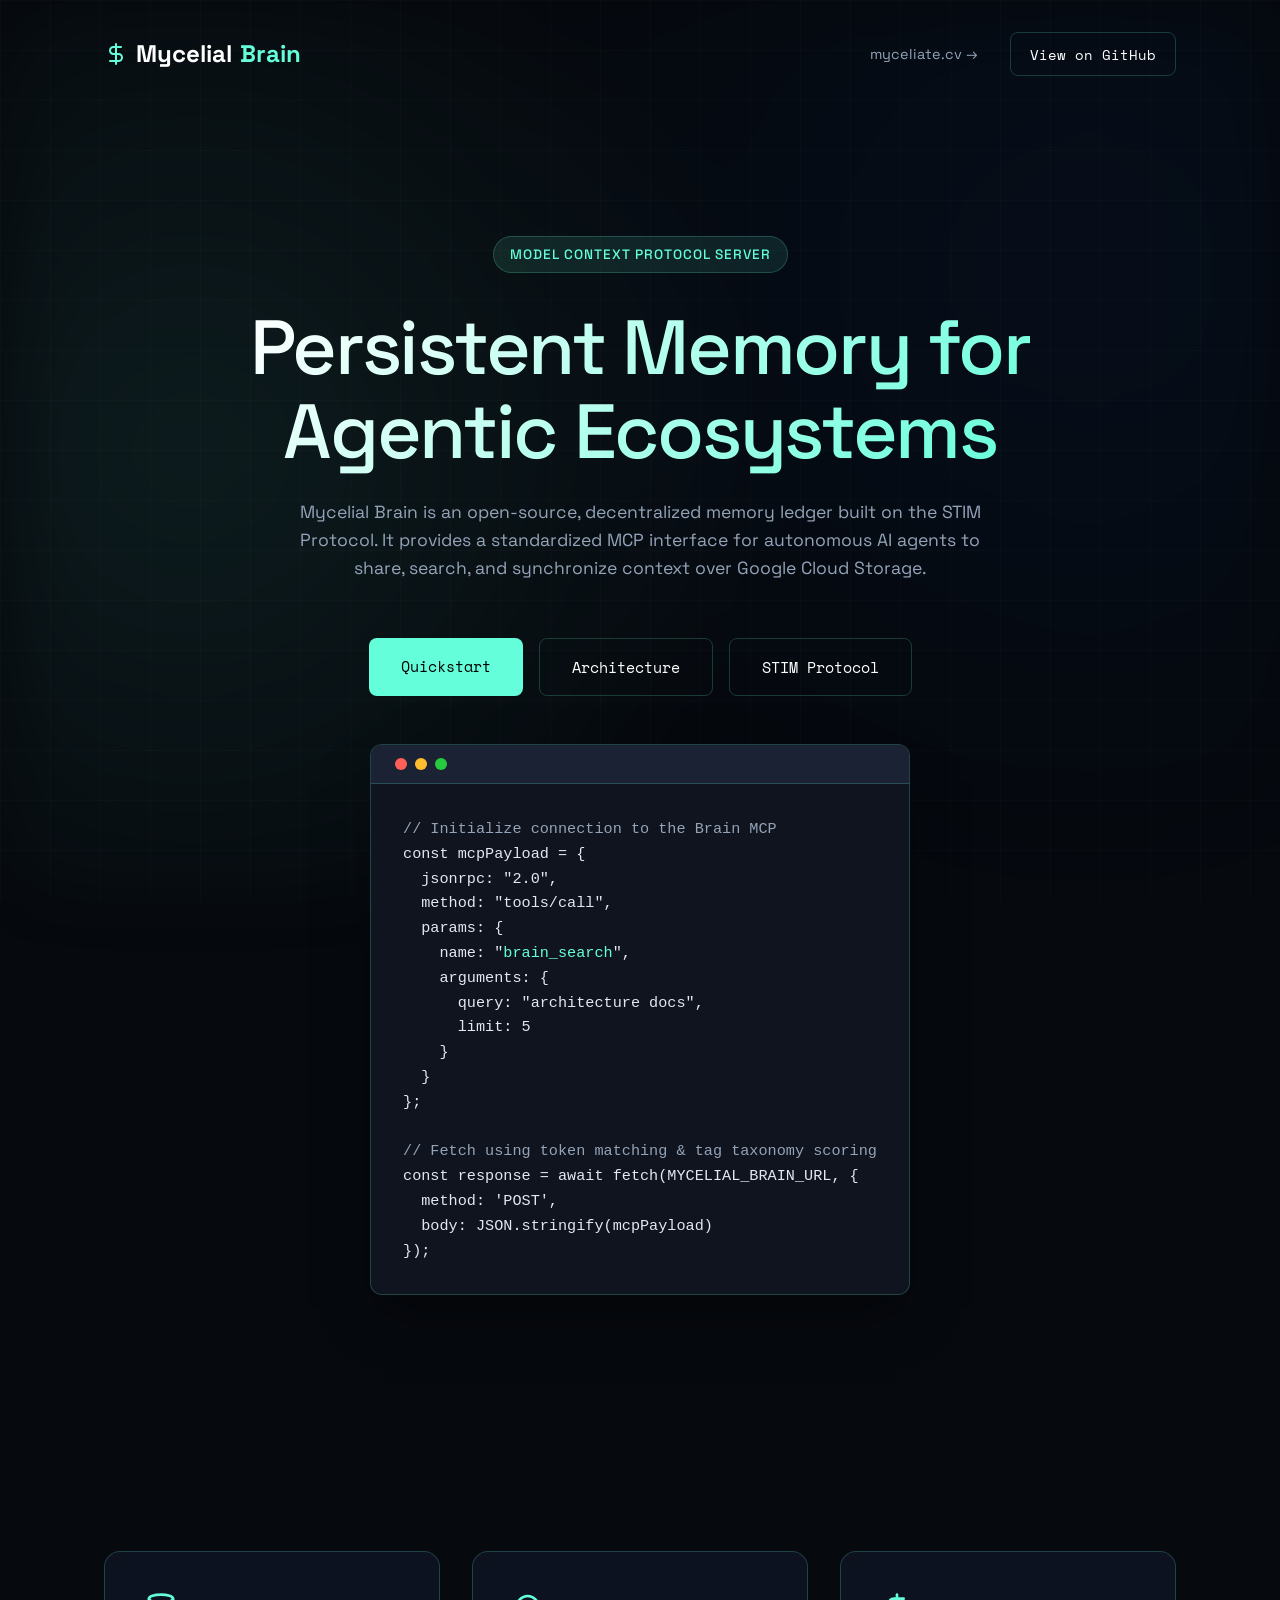
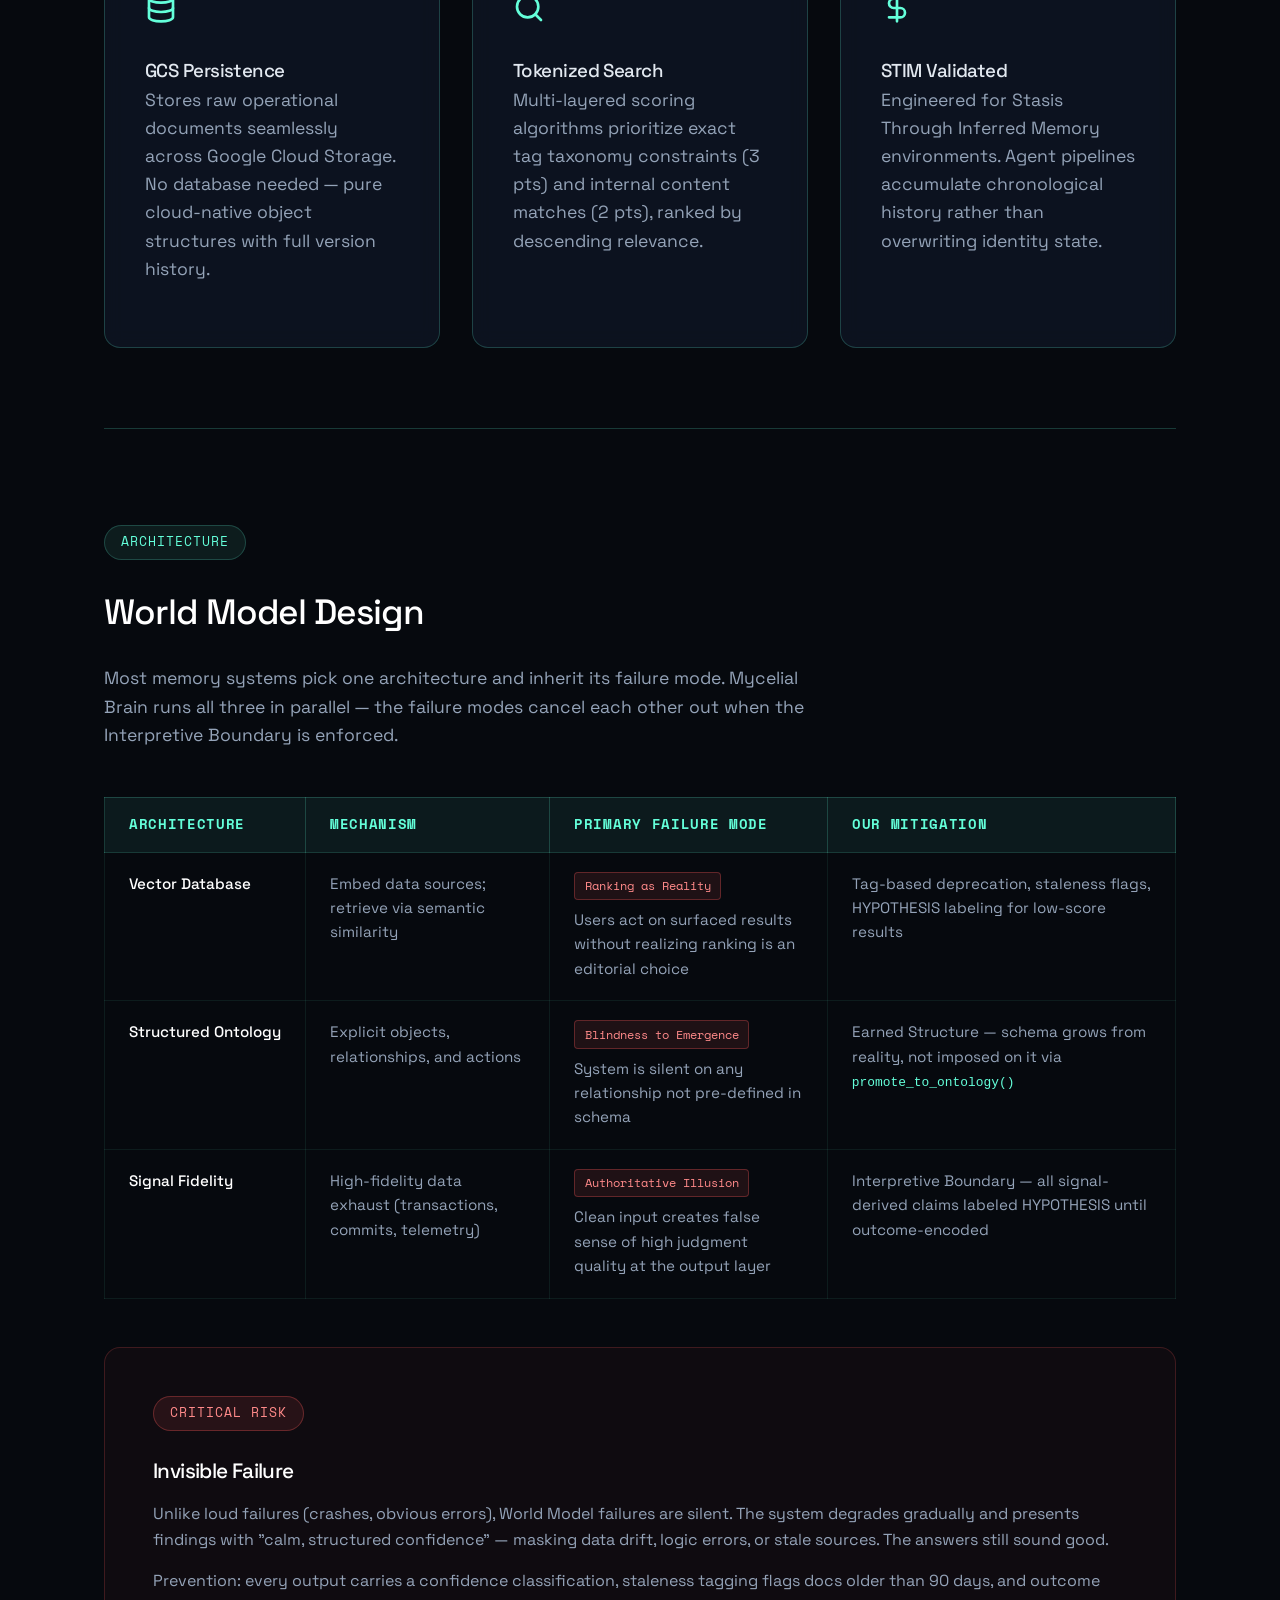
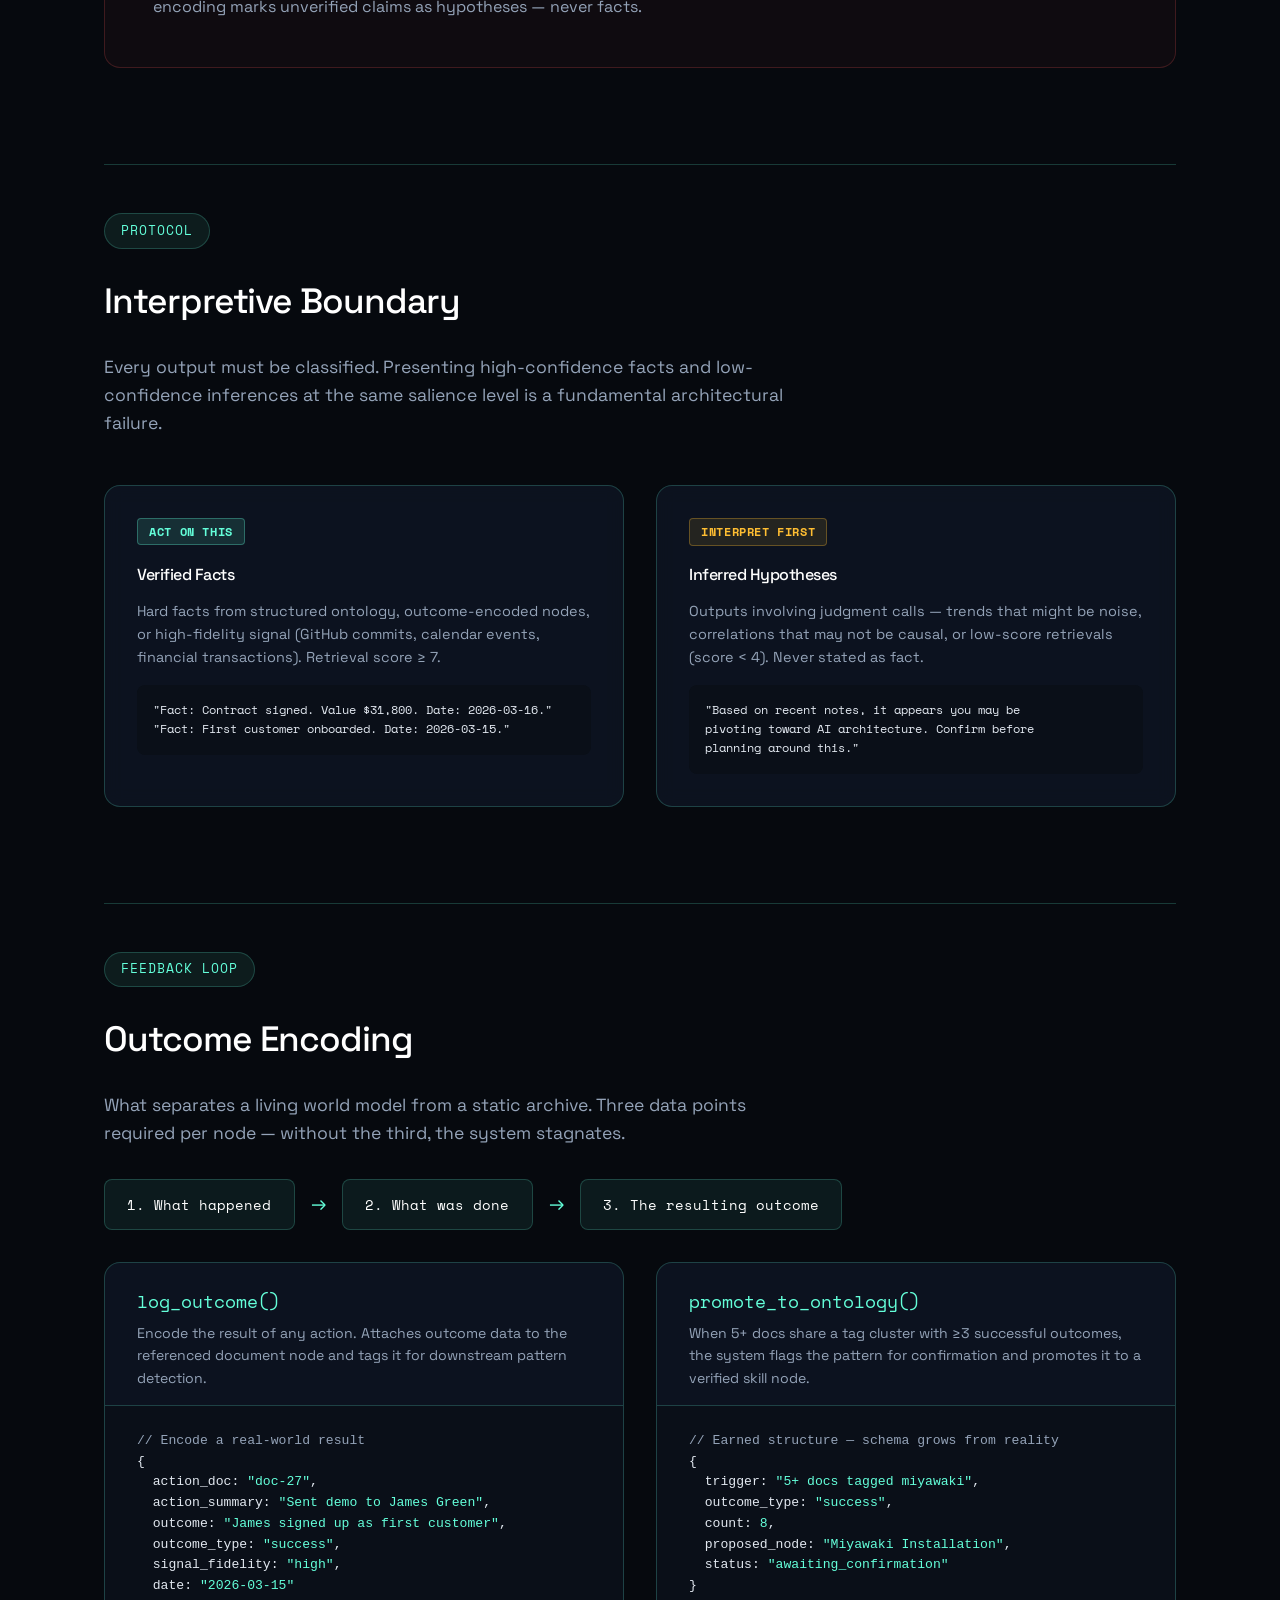
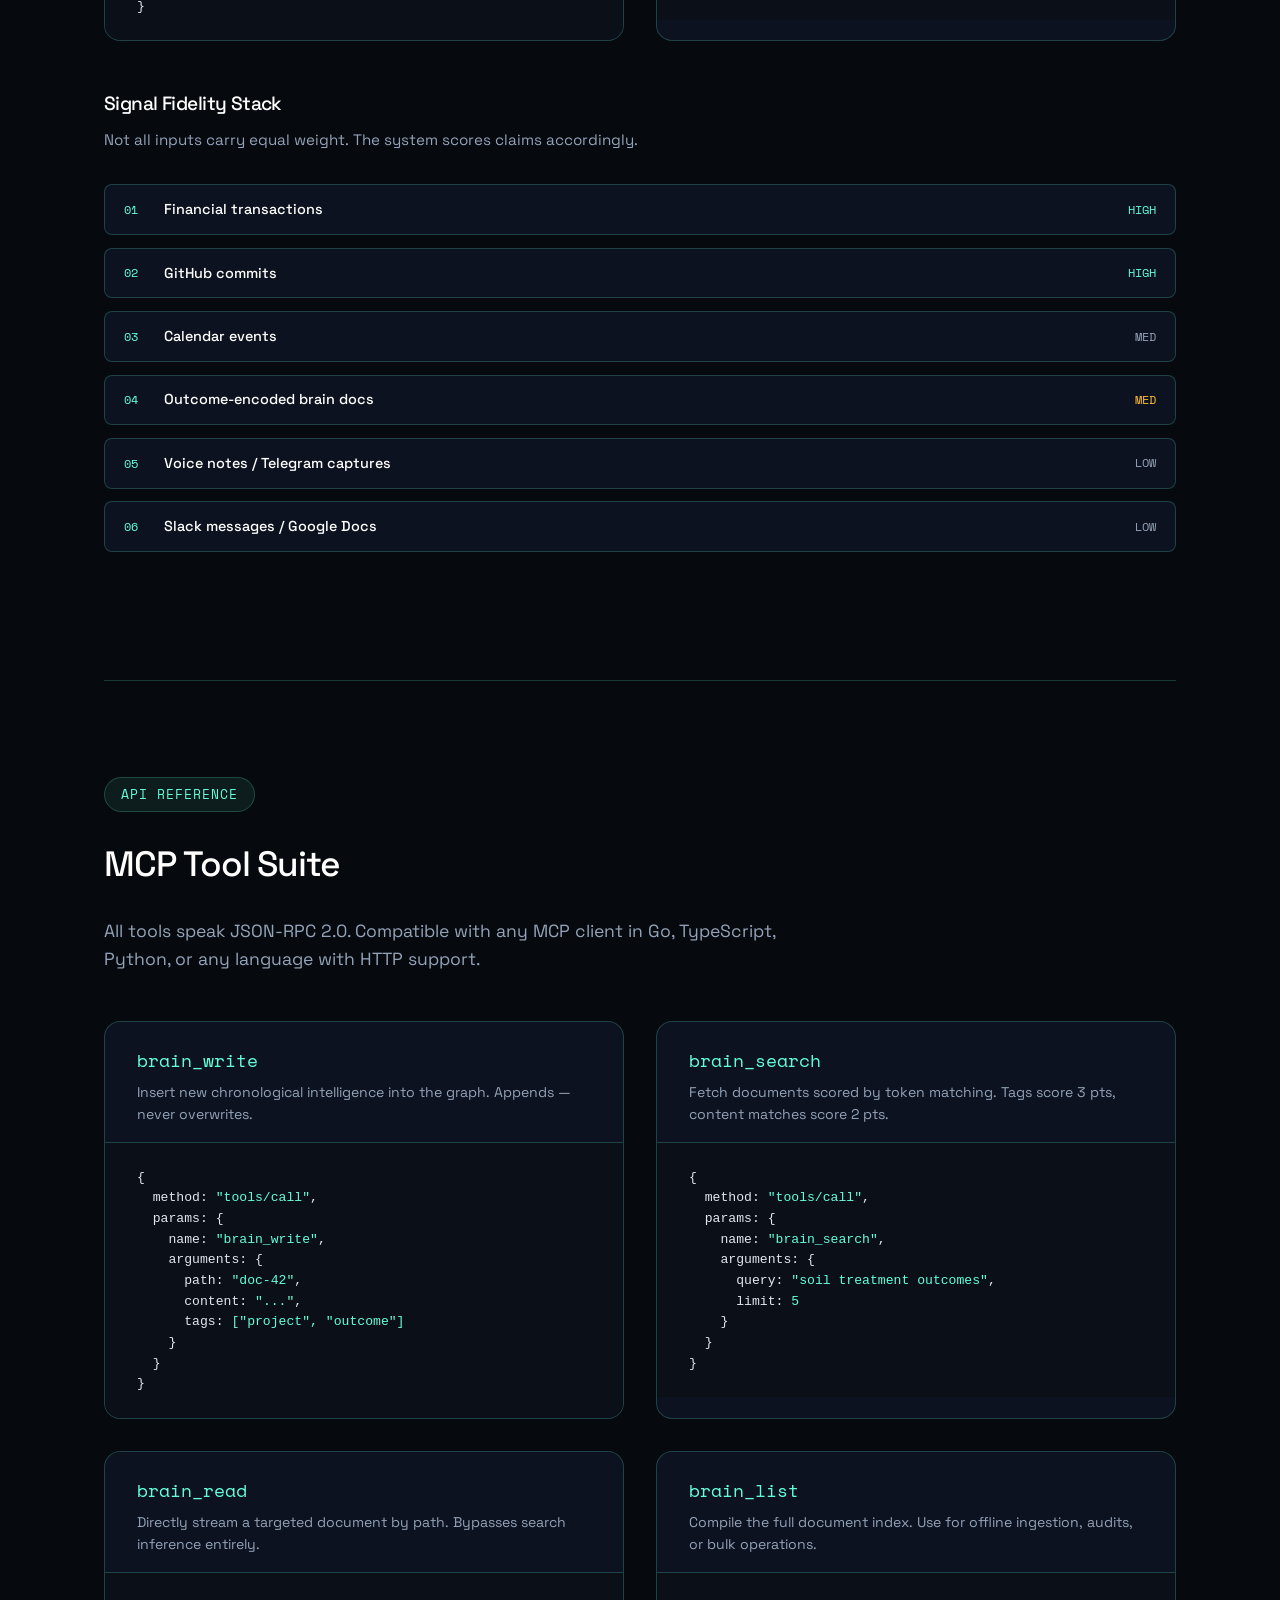
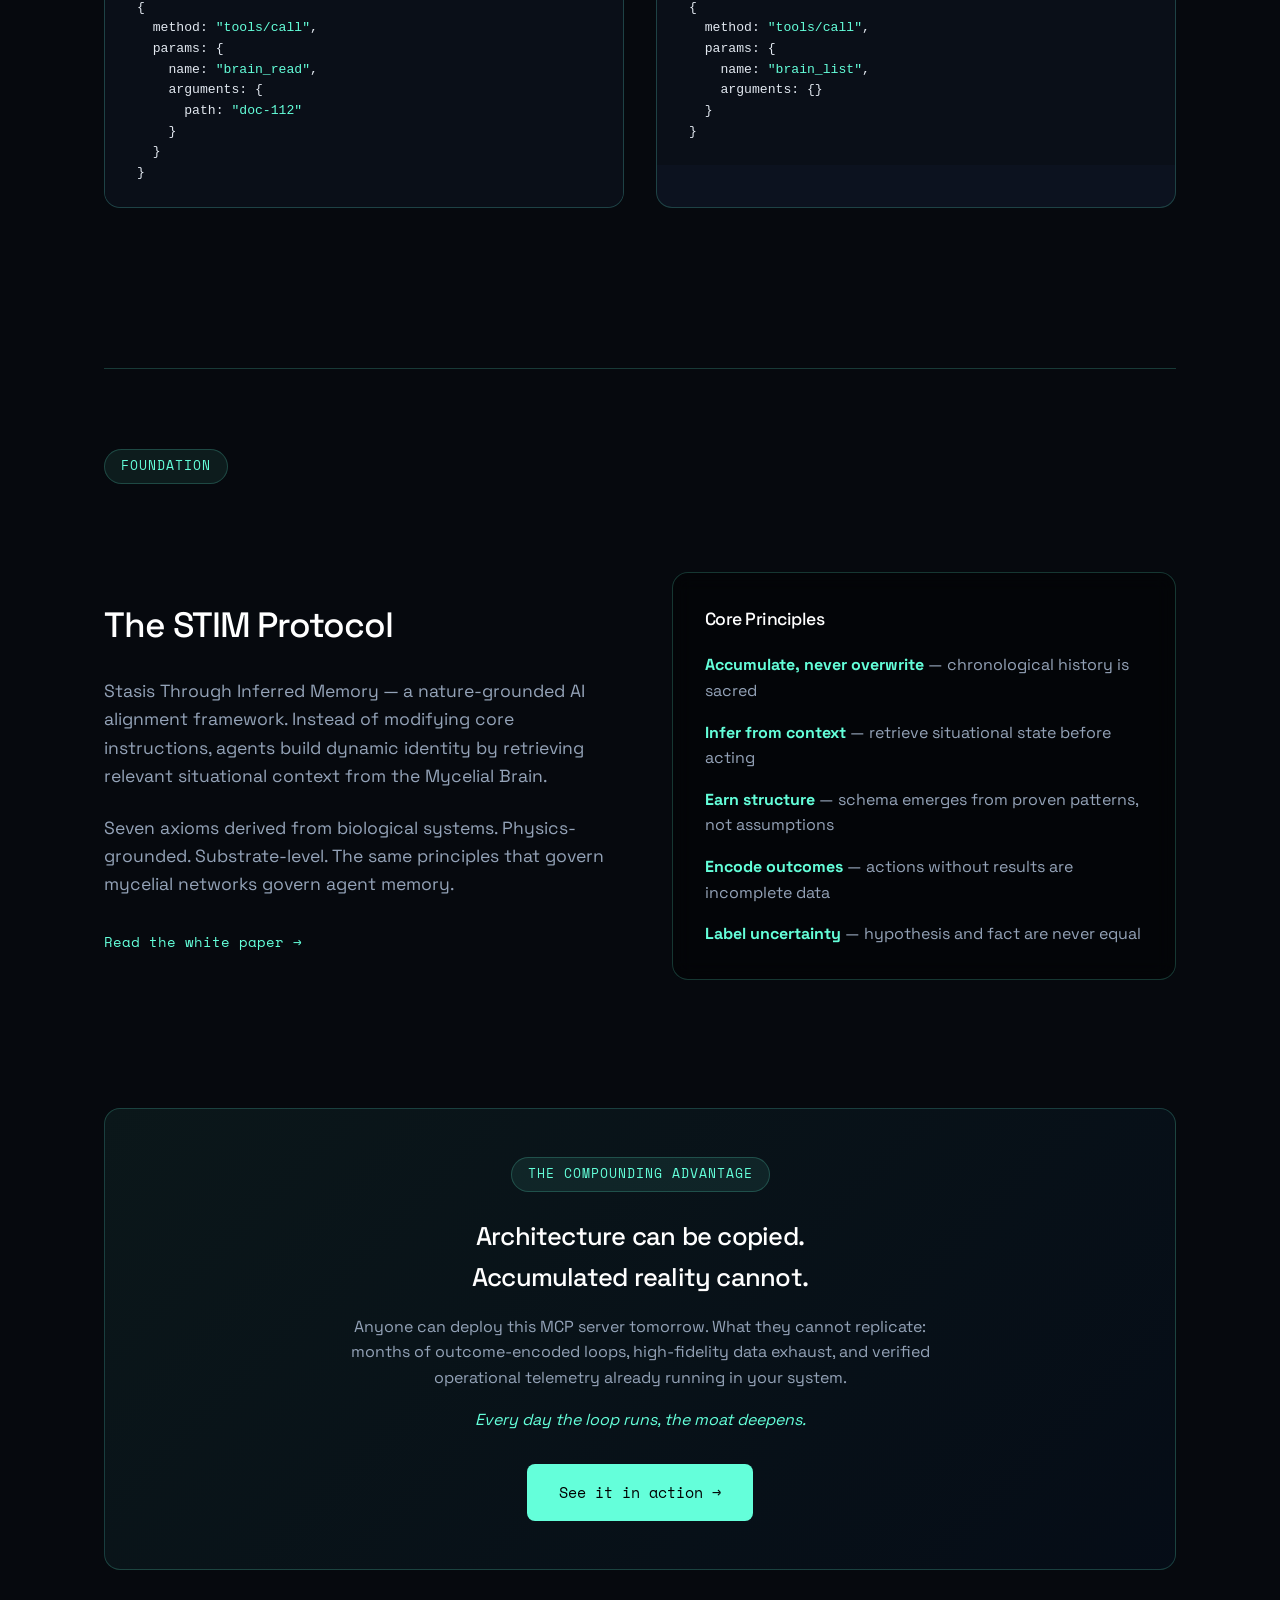
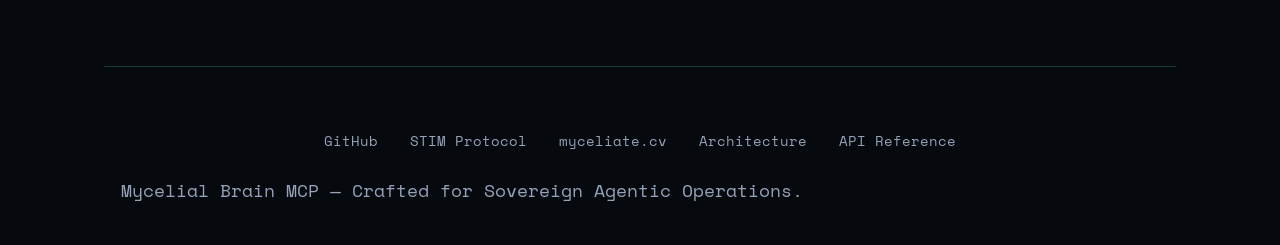
==== index.html @ 70644ba9 "Fix white paper link to correct file path, fix mycelial-brain-mcp → mycelial-brain" ====
<!DOCTYPE html>
<html lang="en">
<head>
    <meta charset="UTF-8">
    <meta name="viewport" content="width=device-width, initial-scale=1.0">
    <title>Mycelial Brain MCP</title>
    <link rel="preconnect" href="https://fonts.googleapis.com">
    <link rel="preconnect" href="https://fonts.gstatic.com" crossorigin>
    <link href="https://fonts.googleapis.com/css2?family=Space+Grotesk:wght@300;400;500;700&family=Space+Mono:ital,wght@0,400;0,700;1,400&display=swap" rel="stylesheet">
    <link rel="stylesheet" href="style.css">
    <style>
        /* Additional styles for new sections */
        .world-model-section {
            padding: 6rem 0;
            border-top: 1px solid var(--border-color);
        }
        .section-label {
            display: inline-block;
            padding: 0.4rem 1rem;
            background: rgba(100, 255, 218, 0.08);
            color: var(--accent-color);
            border: 1px solid var(--border-color);
            border-radius: 50px;
            font-size: 0.8rem;
            font-weight: 500;
            letter-spacing: 1px;
            text-transform: uppercase;
            margin-bottom: 1.5rem;
            font-family: var(--font-mono);
        }
        .section-intro {
            max-width: 700px;
        }
        .arch-table {
            width: 100%;
            border-collapse: collapse;
            margin: 3rem 0;
            font-size: 0.95rem;
        }
        .arch-table th {
            text-align: left;
            padding: 1rem 1.5rem;
            background: rgba(100, 255, 218, 0.07);
            border: 1px solid var(--border-color);
            color: var(--accent-color);
            font-family: var(--font-mono);
            font-size: 0.85rem;
            letter-spacing: 0.05em;
            text-transform: uppercase;
        }
        .arch-table td {
            padding: 1.2rem 1.5rem;
            border: 1px solid rgba(100, 255, 218, 0.08);
            color: var(--text-secondary);
            vertical-align: top;
            line-height: 1.6;
        }
        .arch-table tr:hover td {
            background: rgba(100, 255, 218, 0.03);
        }
        .arch-table td:first-child {
            color: #fff;
            font-weight: 500;
            white-space: nowrap;
        }
        .failure-tag {
            display: inline-block;
            padding: 0.2rem 0.6rem;
            background: rgba(255, 90, 90, 0.1);
            border: 1px solid rgba(255, 90, 90, 0.3);
            border-radius: 4px;
            color: #ff8a8a;
            font-family: var(--font-mono);
            font-size: 0.78rem;
            margin-bottom: 0.5rem;
        }
        .protocol-grid {
            display: grid;
            grid-template-columns: repeat(auto-fit, minmax(280px, 1fr));
            gap: 2rem;
            margin-top: 3rem;
        }
        .protocol-card {
            background: var(--panel-bg);
            border: 1px solid var(--border-color);
            padding: 2rem;
            border-radius: 16px;
            backdrop-filter: blur(10px);
            transition: transform 0.3s ease, border-color 0.3s ease;
        }
        .protocol-card:hover {
            transform: translateY(-4px);
            border-color: var(--accent-color);
        }
        .protocol-card h4 {
            color: #fff;
            font-size: 1rem;
            margin-bottom: 0.8rem;
        }
        .protocol-card p {
            font-size: 0.9rem;
            margin-bottom: 0;
        }
        .category-tag {
            display: inline-block;
            padding: 0.2rem 0.7rem;
            border-radius: 4px;
            font-family: var(--font-mono);
            font-size: 0.75rem;
            font-weight: 700;
            margin-bottom: 1rem;
            letter-spacing: 0.05em;
        }
        .tag-act {
            background: rgba(100, 255, 218, 0.12);
            color: var(--accent-color);
            border: 1px solid rgba(100, 255, 218, 0.3);
        }
        .tag-interpret {
            background: rgba(255, 190, 50, 0.1);
            color: #ffbe32;
            border: 1px solid rgba(255, 190, 50, 0.3);
        }
        .outcome-flow {
            display: flex;
            align-items: center;
            gap: 1rem;
            flex-wrap: wrap;
            margin: 2rem 0;
        }
        .flow-step {
            padding: 0.8rem 1.4rem;
            background: rgba(100, 255, 218, 0.07);
            border: 1px solid var(--border-color);
            border-radius: 8px;
            font-family: var(--font-mono);
            font-size: 0.9rem;
            color: #fff;
        }
        .flow-arrow {
            color: var(--accent-color);
            font-size: 1.2rem;
        }
        .moat-box {
            background: linear-gradient(135deg, rgba(100,255,218,0.06), rgba(10,114,255,0.04));
            border: 1px solid rgba(100, 255, 218, 0.2);
            border-radius: 16px;
            padding: 3rem;
            margin-top: 3rem;
            text-align: center;
        }
        .moat-box h3 {
            font-size: 1.6rem;
            color: #fff;
            margin-bottom: 1rem;
        }
        .moat-box p {
            max-width: 600px;
            margin: 0 auto 1rem;
            font-size: 1rem;
        }
        .moat-box .accent {
            color: var(--accent-color);
            font-style: italic;
        }
        .tools-section {
            padding: 6rem 0;
            border-top: 1px solid var(--border-color);
        }
        .tools-grid {
            display: grid;
            grid-template-columns: repeat(auto-fit, minmax(340px, 1fr));
            gap: 2rem;
            margin-top: 3rem;
        }
        .tool-card {
            background: var(--panel-bg);
            border: 1px solid var(--border-color);
            border-radius: 16px;
            overflow: hidden;
            transition: border-color 0.3s ease;
        }
        .tool-card:hover {
            border-color: var(--accent-color);
        }
        .tool-header {
            padding: 1.5rem 2rem 1rem;
            border-bottom: 1px solid var(--border-color);
        }
        .tool-name {
            font-family: var(--font-mono);
            font-size: 1.1rem;
            color: var(--accent-color);
            margin-bottom: 0.4rem;
        }
        .tool-desc {
            font-size: 0.88rem;
            color: var(--text-secondary);
            margin: 0;
            max-width: 100%;
        }
        .tool-body pre {
            padding: 1.5rem 2rem;
            font-size: 0.82rem;
            margin: 0;
            background: #0a0f18;
        }
        .fidelity-stack {
            list-style: none;
            margin: 2rem 0;
            display: flex;
            flex-direction: column;
            gap: 0.8rem;
        }
        .fidelity-stack li {
            display: flex;
            align-items: center;
            gap: 1rem;
            padding: 0.8rem 1.2rem;
            background: var(--panel-bg);
            border: 1px solid var(--border-color);
            border-radius: 8px;
            font-size: 0.9rem;
            color: var(--text-secondary);
        }
        .fidelity-stack li span.rank {
            font-family: var(--font-mono);
            font-size: 0.75rem;
            color: var(--accent-color);
            min-width: 24px;
        }
        .fidelity-stack li span.signal {
            color: #fff;
            font-weight: 500;
        }
        .nav-links {
            display: flex;
            gap: 2rem;
            align-items: center;
        }
        .nav-link {
            color: var(--text-secondary);
            text-decoration: none;
            font-size: 0.9rem;
            transition: color 0.2s;
        }
        .nav-link:hover {
            color: var(--accent-color);
        }
        .footer-links {
            display: flex;
            gap: 2rem;
            justify-content: center;
            margin-bottom: 1.5rem;
            flex-wrap: wrap;
        }
        .footer-links a {
            color: var(--text-secondary);
            text-decoration: none;
            font-size: 0.85rem;
            transition: color 0.2s;
        }
        .footer-links a:hover {
            color: var(--accent-color);
        }
        @media (max-width: 700px) {
            .arch-table { font-size: 0.82rem; }
            .arch-table th, .arch-table td { padding: 0.8rem 1rem; }
            .outcome-flow { flex-direction: column; align-items: flex-start; }
        }
    </style>
</head>
<body>
    <div class="bg-mesh"></div>
    <div class="grid-overlay"></div>

    <div class="container">
        <!-- Header -->
        <header>
            <a href="#" class="logo">
                <svg width="24" height="24" viewBox="0 0 24 24" fill="none" stroke="currentColor" stroke-width="2" stroke-linecap="round" stroke-linejoin="round" style="color:var(--accent-color)"><path d="M12 2v20M17 5H9.5a3.5 3.5 0 0 0 0 7h5a3.5 3.5 0 0 1 0 7H6"/></svg>
                Mycelial<span>Brain</span>
            </a>
            <div class="nav-links">
                <a href="https://myceliate.cv" class="nav-link">myceliate.cv →</a>
                <a href="https://github.com/soilgrowerx/mycelial-brain" class="btn btn-secondary" style="padding: 0.6rem 1.2rem; font-size: 0.9rem;">View on GitHub</a>
            </div>
        </header>

        <!-- Hero -->
        <section class="hero">
            <div class="badge">Model Context Protocol Server</div>
            <h1>Persistent Memory for<br>Agentic Ecosystems</h1>
            <p>Mycelial Brain is an open-source, decentralized memory ledger built on the STIM Protocol. It provides a standardized MCP interface for autonomous AI agents to share, search, and synchronize context over Google Cloud Storage.</p>

            <div class="cta-group">
                <a href="#quickstart" class="btn btn-primary">Quickstart</a>
                <a href="#world-model" class="btn btn-secondary">Architecture</a>
                <a href="#stim" class="btn btn-secondary">STIM Protocol</a>
            </div>

            <!-- Terminal Window -->
            <div class="code-window" id="quickstart">
                <div class="code-header">
                    <div class="traffic-light red"></div>
                    <div class="traffic-light yellow"></div>
                    <div class="traffic-light green"></div>
                </div>
                <pre><code><span style="color: #94a3b8;">// Initialize connection to the Brain MCP</span>
const mcpPayload = {
  jsonrpc: "2.0",
  method: "tools/call",
  params: {
    name: "<span style="color: var(--accent-color);">brain_search</span>",
    arguments: {
      query: "architecture docs",
      limit: 5
    }
  }
};

<span style="color: #94a3b8;">// Fetch using token matching & tag taxonomy scoring</span>
const response = await fetch(MYCELIAL_BRAIN_URL, {
  method: 'POST',
  body: JSON.stringify(mcpPayload)
});</code></pre>
            </div>
        </section>

        <!-- Core Features -->
        <section class="features">
            <div class="feature-card">
                <svg viewBox="0 0 24 24" fill="none" stroke="currentColor" stroke-width="2" stroke-linecap="round" stroke-linejoin="round"><ellipse cx="12" cy="5" rx="9" ry="3"></ellipse><path d="M21 12c0 1.66-4 3-9 3s-9-1.34-9-3"></path><path d="M3 5v14c0 1.66 4 3 9 3s9-1.34 9-3V5"></path></svg>
                <h3>GCS Persistence</h3>
                <p>Stores raw operational documents seamlessly across Google Cloud Storage. No database needed — pure cloud-native object structures with full version history.</p>
            </div>

            <div class="feature-card">
                <svg viewBox="0 0 24 24" fill="none" stroke="currentColor" stroke-width="2" stroke-linecap="round" stroke-linejoin="round"><circle cx="11" cy="11" r="8"></circle><line x1="21" y1="21" x2="16.65" y2="16.65"></line></svg>
                <h3>Tokenized Search</h3>
                <p>Multi-layered scoring algorithms prioritize exact tag taxonomy constraints (3 pts) and internal content matches (2 pts), ranked by descending relevance.</p>
            </div>

            <div class="feature-card">
                <svg viewBox="0 0 24 24" fill="none" stroke="currentColor" stroke-width="2" stroke-linecap="round" stroke-linejoin="round"><path d="M12 2v20M17 5H9.5a3.5 3.5 0 0 0 0 7h5a3.5 3.5 0 0 1 0 7H6"></path></svg>
                <h3>STIM Validated</h3>
                <p>Engineered for Stasis Through Inferred Memory environments. Agent pipelines accumulate chronological history rather than overwriting identity state.</p>
            </div>
        </section>

        <!-- World Model Architecture -->
        <section class="world-model-section" id="world-model">
            <div class="section-intro">
                <div class="section-label">Architecture</div>
                <h2>World Model Design</h2>
                <p>Most memory systems pick one architecture and inherit its failure mode. Mycelial Brain runs all three in parallel — the failure modes cancel each other out when the Interpretive Boundary is enforced.</p>
            </div>

            <table class="arch-table">
                <thead>
                    <tr>
                        <th>Architecture</th>
                        <th>Mechanism</th>
                        <th>Primary Failure Mode</th>
                        <th>Our Mitigation</th>
                    </tr>
                </thead>
                <tbody>
                    <tr>
                        <td>Vector Database</td>
                        <td>Embed data sources; retrieve via semantic similarity</td>
                        <td>
                            <div class="failure-tag">Ranking as Reality</div><br>
                            Users act on surfaced results without realizing ranking is an editorial choice
                        </td>
                        <td>Tag-based deprecation, staleness flags, HYPOTHESIS labeling for low-score results</td>
                    </tr>
                    <tr>
                        <td>Structured Ontology</td>
                        <td>Explicit objects, relationships, and actions</td>
                        <td>
                            <div class="failure-tag">Blindness to Emergence</div><br>
                            System is silent on any relationship not pre-defined in schema
                        </td>
                        <td>Earned Structure — schema grows from reality, not imposed on it via <code style="color:var(--accent-color);font-size:0.85em">promote_to_ontology()</code></td>
                    </tr>
                    <tr>
                        <td>Signal Fidelity</td>
                        <td>High-fidelity data exhaust (transactions, commits, telemetry)</td>
                        <td>
                            <div class="failure-tag">Authoritative Illusion</div><br>
                            Clean input creates false sense of high judgment quality at the output layer
                        </td>
                        <td>Interpretive Boundary — all signal-derived claims labeled HYPOTHESIS until outcome-encoded</td>
                    </tr>
                </tbody>
            </table>

            <!-- Invisible Failure Warning -->
            <div class="moat-box" style="background: rgba(255,90,90,0.04); border-color: rgba(255,90,90,0.2); text-align:left;">
                <div class="section-label" style="background:rgba(255,90,90,0.1); color:#ff8a8a; border-color:rgba(255,90,90,0.3);">Critical Risk</div>
                <h3 style="color:#fff; font-size:1.3rem; margin-bottom:0.8rem;">Invisible Failure</h3>
                <p style="max-width:100%;">Unlike loud failures (crashes, obvious errors), World Model failures are silent. The system degrades gradually and presents findings with "calm, structured confidence" — masking data drift, logic errors, or stale sources. The answers still sound good.</p>
                <p style="max-width:100%; margin:0;">Prevention: every output carries a confidence classification, staleness tagging flags docs older than 90 days, and outcome encoding marks unverified claims as hypotheses — never facts.</p>
            </div>
        </section>

        <!-- Interpretive Boundary -->
        <section class="world-model-section" style="padding-top:3rem;">
            <div class="section-intro">
                <div class="section-label">Protocol</div>
                <h2>Interpretive Boundary</h2>
                <p>Every output must be classified. Presenting high-confidence facts and low-confidence inferences at the same salience level is a fundamental architectural failure.</p>
            </div>

            <div class="protocol-grid">
                <div class="protocol-card">
                    <div class="category-tag tag-act">ACT ON THIS</div>
                    <h4>Verified Facts</h4>
                    <p>Hard facts from structured ontology, outcome-encoded nodes, or high-fidelity signal (GitHub commits, calendar events, financial transactions). Retrieval score ≥ 7.</p>
                    <pre style="background:#0a0f18; border-radius:8px; padding:1rem; margin-top:1rem; font-size:0.78rem; color:#e2e8f0; overflow-x:auto;">"Fact: Contract signed. Value $31,800. Date: 2026-03-16."
"Fact: First customer onboarded. Date: 2026-03-15."</pre>
                </div>

                <div class="protocol-card">
                    <div class="category-tag tag-interpret">INTERPRET FIRST</div>
                    <h4>Inferred Hypotheses</h4>
                    <p>Outputs involving judgment calls — trends that might be noise, correlations that may not be causal, or low-score retrievals (score &lt; 4). Never stated as fact.</p>
                    <pre style="background:#0a0f18; border-radius:8px; padding:1rem; margin-top:1rem; font-size:0.78rem; color:#e2e8f0; overflow-x:auto;">"Based on recent notes, it appears you may be
pivoting toward AI architecture. Confirm before
planning around this."</pre>
                </div>
            </div>
        </section>

        <!-- Outcome Encoding -->
        <section class="world-model-section" style="padding-top:3rem;">
            <div class="section-intro">
                <div class="section-label">Feedback Loop</div>
                <h2>Outcome Encoding</h2>
                <p>What separates a living world model from a static archive. Three data points required per node — without the third, the system stagnates.</p>
            </div>

            <div class="outcome-flow">
                <div class="flow-step">1. What happened</div>
                <div class="flow-arrow">→</div>
                <div class="flow-step">2. What was done</div>
                <div class="flow-arrow">→</div>
                <div class="flow-step">3. The resulting outcome</div>
            </div>

            <div class="tools-grid" style="margin-top:2rem;">
                <div class="tool-card">
                    <div class="tool-header">
                        <div class="tool-name">log_outcome()</div>
                        <p class="tool-desc">Encode the result of any action. Attaches outcome data to the referenced document node and tags it for downstream pattern detection.</p>
                    </div>
                    <div class="tool-body">
                        <pre><code><span style="color:#94a3b8;">// Encode a real-world result</span>
{
  action_doc: <span style="color:var(--accent-color);">"doc-27"</span>,
  action_summary: <span style="color:var(--accent-color);">"Sent demo to James Green"</span>,
  outcome: <span style="color:var(--accent-color);">"James signed up as first customer"</span>,
  outcome_type: <span style="color:var(--accent-color);">"success"</span>,
  signal_fidelity: <span style="color:var(--accent-color);">"high"</span>,
  date: <span style="color:var(--accent-color);">"2026-03-15"</span>
}</code></pre>
                    </div>
                </div>

                <div class="tool-card">
                    <div class="tool-header">
                        <div class="tool-name">promote_to_ontology()</div>
                        <p class="tool-desc">When 5+ docs share a tag cluster with ≥3 successful outcomes, the system flags the pattern for confirmation and promotes it to a verified skill node.</p>
                    </div>
                    <div class="tool-body">
                        <pre><code><span style="color:#94a3b8;">// Earned structure — schema grows from reality</span>
{
  trigger: <span style="color:var(--accent-color);">"5+ docs tagged miyawaki"</span>,
  outcome_type: <span style="color:var(--accent-color);">"success"</span>,
  count: <span style="color:var(--accent-color);">8</span>,
  proposed_node: <span style="color:var(--accent-color);">"Miyawaki Installation"</span>,
  status: <span style="color:var(--accent-color);">"awaiting_confirmation"</span>
}</code></pre>
                    </div>
                </div>
            </div>

            <!-- Signal Fidelity Stack -->
            <div style="margin-top:3rem;">
                <h3 style="color:#fff; font-size:1.2rem; margin-bottom:0.5rem;">Signal Fidelity Stack</h3>
                <p style="font-size:0.95rem;">Not all inputs carry equal weight. The system scores claims accordingly.</p>
                <ul class="fidelity-stack">
                    <li><span class="rank">01</span><span class="signal">Financial transactions</span><span style="margin-left:auto;font-family:var(--font-mono);font-size:0.78rem;color:var(--accent-color);">HIGH</span></li>
                    <li><span class="rank">02</span><span class="signal">GitHub commits</span><span style="margin-left:auto;font-family:var(--font-mono);font-size:0.78rem;color:var(--accent-color);">HIGH</span></li>
                    <li><span class="rank">03</span><span class="signal">Calendar events</span><span style="margin-left:auto;font-family:var(--font-mono);font-size:0.78rem;color:#ffbe32);">MED</span></li>
                    <li><span class="rank">04</span><span class="signal">Outcome-encoded brain docs</span><span style="margin-left:auto;font-family:var(--font-mono);font-size:0.78rem;color:#ffbe32;">MED</span></li>
                    <li><span class="rank">05</span><span class="signal">Voice notes / Telegram captures</span><span style="margin-left:auto;font-family:var(--font-mono);font-size:0.78rem;color:#94a3b8;">LOW</span></li>
                    <li><span class="rank">06</span><span class="signal">Slack messages / Google Docs</span><span style="margin-left:auto;font-family:var(--font-mono);font-size:0.78rem;color:#94a3b8;">LOW</span></li>
                </ul>
            </div>
        </section>

        <!-- MCP Tools Reference -->
        <section class="tools-section" id="tools">
            <div class="section-intro">
                <div class="section-label">API Reference</div>
                <h2>MCP Tool Suite</h2>
                <p>All tools speak JSON-RPC 2.0. Compatible with any MCP client in Go, TypeScript, Python, or any language with HTTP support.</p>
            </div>

            <div class="tools-grid">
                <div class="tool-card">
                    <div class="tool-header">
                        <div class="tool-name">brain_write</div>
                        <p class="tool-desc">Insert new chronological intelligence into the graph. Appends — never overwrites.</p>
                    </div>
                    <div class="tool-body">
                        <pre><code>{
  method: <span style="color:var(--accent-color);">"tools/call"</span>,
  params: {
    name: <span style="color:var(--accent-color);">"brain_write"</span>,
    arguments: {
      path: <span style="color:var(--accent-color);">"doc-42"</span>,
      content: <span style="color:var(--accent-color);">"..."</span>,
      tags: <span style="color:var(--accent-color);">["project", "outcome"]</span>
    }
  }
}</code></pre>
                    </div>
                </div>

                <div class="tool-card">
                    <div class="tool-header">
                        <div class="tool-name">brain_search</div>
                        <p class="tool-desc">Fetch documents scored by token matching. Tags score 3 pts, content matches score 2 pts.</p>
                    </div>
                    <div class="tool-body">
                        <pre><code>{
  method: <span style="color:var(--accent-color);">"tools/call"</span>,
  params: {
    name: <span style="color:var(--accent-color);">"brain_search"</span>,
    arguments: {
      query: <span style="color:var(--accent-color);">"soil treatment outcomes"</span>,
      limit: <span style="color:var(--accent-color);">5</span>
    }
  }
}</code></pre>
                    </div>
                </div>

                <div class="tool-card">
                    <div class="tool-header">
                        <div class="tool-name">brain_read</div>
                        <p class="tool-desc">Directly stream a targeted document by path. Bypasses search inference entirely.</p>
                    </div>
                    <div class="tool-body">
                        <pre><code>{
  method: <span style="color:var(--accent-color);">"tools/call"</span>,
  params: {
    name: <span style="color:var(--accent-color);">"brain_read"</span>,
    arguments: {
      path: <span style="color:var(--accent-color);">"doc-112"</span>
    }
  }
}</code></pre>
                    </div>
                </div>

                <div class="tool-card">
                    <div class="tool-header">
                        <div class="tool-name">brain_list</div>
                        <p class="tool-desc">Compile the full document index. Use for offline ingestion, audits, or bulk operations.</p>
                    </div>
                    <div class="tool-body">
                        <pre><code>{
  method: <span style="color:var(--accent-color);">"tools/call"</span>,
  params: {
    name: <span style="color:var(--accent-color);">"brain_list"</span>,
    arguments: {}
  }
}</code></pre>
                    </div>
                </div>
            </div>
        </section>

        <!-- STIM Protocol -->
        <section class="stim-section" id="stim">
            <div class="section-intro">
                <div class="section-label">Foundation</div>
            </div>
            <div class="architecture-grid">
                <div>
                    <h2>The STIM Protocol</h2>
                    <p>Stasis Through Inferred Memory — a nature-grounded AI alignment framework. Instead of modifying core instructions, agents build dynamic identity by retrieving relevant situational context from the Mycelial Brain.</p>
                    <p>Seven axioms derived from biological systems. Physics-grounded. Substrate-level. The same principles that govern mycelial networks govern agent memory.</p>
                    <a href="https://github.com/STIM-Protocol/stim-core" style="color:var(--accent-color); text-decoration:none; font-family:var(--font-mono); font-size:0.9rem; display:inline-block; margin-top:0.5rem;">Read the white paper →</a>
                </div>

                <div class="feature-card" style="background: rgba(0,0,0,0.4); padding: 2rem;">
                    <h3 style="margin-bottom: 1.2rem; font-size: 1.1rem; color:#fff;">Core Principles</h3>
                    <ul style="list-style: none; color: var(--text-secondary); display: flex; flex-direction: column; gap: 1rem;">
                        <li><strong style="color: var(--accent-color);">Accumulate, never overwrite</strong> — chronological history is sacred</li>
                        <li><strong style="color: var(--accent-color);">Infer from context</strong> — retrieve situational state before acting</li>
                        <li><strong style="color: var(--accent-color);">Earn structure</strong> — schema emerges from proven patterns, not assumptions</li>
                        <li><strong style="color: var(--accent-color);">Encode outcomes</strong> — actions without results are incomplete data</li>
                        <li><strong style="color: var(--accent-color);">Label uncertainty</strong> — hypothesis and fact are never equal</li>
                    </ul>
                </div>
            </div>
        </section>

        <!-- Time Moat -->
        <div class="moat-box" style="margin-bottom:6rem;">
            <div class="section-label" style="margin-bottom:1.5rem;">The Compounding Advantage</div>
            <h3>Architecture can be copied.<br>Accumulated reality cannot.</h3>
            <p>Anyone can deploy this MCP server tomorrow. What they cannot replicate: months of outcome-encoded loops, high-fidelity data exhaust, and verified operational telemetry already running in your system.</p>
            <p class="accent">Every day the loop runs, the moat deepens.</p>
            <a href="https://myceliate.cv" class="btn btn-primary" style="margin-top:1rem; display:inline-block;">See it in action →</a>
        </div>

        <footer>
            <div class="footer-links">
                <a href="https://github.com/soilgrowerx/mycelial-brain">GitHub</a>
                <a href="https://github.com/STIM-Protocol/stim-core">STIM Protocol</a>
                <a href="https://myceliate.cv">myceliate.cv</a>
                <a href="#world-model">Architecture</a>
                <a href="#tools">API Reference</a>
            </div>
            <p>Mycelial Brain MCP — Crafted for Sovereign Agentic Operations.</p>
        </footer>
    </div>
</body>
</html>
---- style.css ----
:root {
  --bg-color: #06090e;
  --panel-bg: rgba(16, 24, 39, 0.7);
  --border-color: rgba(100, 255, 218, 0.2);
  --accent-color: #64ffda;
  --text-primary: #e2e8f0;
  --text-secondary: #94a3b8;
  --font-main: 'Space Grotesk', sans-serif;
  --font-mono: 'Space Mono', monospace;
}

* {
  margin: 0;
  padding: 0;
  box-sizing: border-box;
}

body {
  background-color: var(--bg-color);
  color: var(--text-primary);
  font-family: var(--font-main);
  line-height: 1.6;
  min-height: 100vh;
  overflow-x: hidden;
  position: relative;
}

/* Background Effects */
.bg-mesh {
  position: fixed;
  top: 0;
  left: 0;
  width: 100vw;
  height: 100vh;
  z-index: -1;
  background-image: 
    radial-gradient(circle at 15% 50%, rgba(100, 255, 218, 0.08) 0%, transparent 50%),
    radial-gradient(circle at 85% 30%, rgba(10, 114, 255, 0.05) 0%, transparent 50%);
  filter: blur(40px);
}

.grid-overlay {
  position: fixed;
  top: 0;
  left: 0;
  width: 100vw;
  height: 100vh;
  z-index: -1;
  background-size: 50px 50px;
  background-image: 
    linear-gradient(to right, rgba(255, 255, 255, 0.02) 1px, transparent 1px),
    linear-gradient(to bottom, rgba(255, 255, 255, 0.02) 1px, transparent 1px);
}

/* Typography */
h1, h2, h3, h4 {
  font-weight: 500;
  letter-spacing: -0.03em;
}

h1 {
  font-size: clamp(3rem, 6vw, 5rem);
  line-height: 1.1;
  margin-bottom: 1.5rem;
  background: linear-gradient(135deg, #fff 0%, var(--accent-color) 100%);
  -webkit-background-clip: text;
  background-clip: text;
  -webkit-text-fill-color: transparent;
}

h2 {
  font-size: 2.2rem;
  margin-bottom: 1.5rem;
  color: #fff;
}

p {
  font-size: 1.1rem;
  color: var(--text-secondary);
  max-width: 65ch;
  margin-bottom: 1.5rem;
}

/* Layout */
.container {
  max-width: 1200px;
  margin: 0 auto;
  padding: 0 5%;
}

header {
  padding: 2rem 0;
  display: flex;
  justify-content: space-between;
  align-items: center;
}

.logo {
  font-weight: 700;
  font-size: 1.5rem;
  color: #fff;
  text-decoration: none;
  display: flex;
  align-items: center;
  gap: 0.5rem;
}

.logo span {
  color: var(--accent-color);
}

/* Hero Section */
.hero {
  padding: 8rem 0;
  text-align: center;
  display: flex;
  flex-direction: column;
  align-items: center;
}

.badge {
  display: inline-block;
  padding: 0.4rem 1rem;
  background: rgba(100, 255, 218, 0.1);
  color: var(--accent-color);
  border: 1px solid var(--border-color);
  border-radius: 50px;
  font-size: 0.85rem;
  font-weight: 500;
  letter-spacing: 1px;
  text-transform: uppercase;
  margin-bottom: 2rem;
}

.cta-group {
  display: flex;
  gap: 1rem;
  margin-top: 2rem;
}

.btn {
  display: inline-block;
  padding: 1rem 2rem;
  border-radius: 8px;
  font-weight: 500;
  text-decoration: none;
  transition: all 0.3s ease;
  font-family: var(--font-mono);
  font-size: 0.95rem;
}

.btn-primary {
  background: var(--accent-color);
  color: #000;
}

.btn-primary:hover {
  transform: translateY(-2px);
  box-shadow: 0 10px 20px rgba(100, 255, 218, 0.15);
}

.btn-secondary {
  background: transparent;
  color: #fff;
  border: 1px solid var(--border-color);
}

.btn-secondary:hover {
  background: rgba(255,255,255,0.05);
  border-color: rgba(255,255,255,0.2);
}

/* Code Block Structure */
.code-window {
  background: #0f141e;
  border: 1px solid var(--border-color);
  border-radius: 12px;
  margin: 3rem auto;
  max-width: 800px;
  text-align: left;
  overflow: hidden;
  box-shadow: 0 25px 50px -12px rgba(0, 0, 0, 0.5);
}

.code-header {
  background: #1a2233;
  padding: 0.8rem 1.5rem;
  border-bottom: 1px solid var(--border-color);
  display: flex;
  align-items: center;
  gap: 8px;
}

.traffic-light {
  width: 12px;
  height: 12px;
  border-radius: 50%;
}
.red { background: #ff5f56; }
.yellow { background: #ffbd2e; }
.green { background: #27c93f; }

pre {
  padding: 2rem;
  overflow-x: auto;
  color: #e2e8f0;
  font-family: var(--font-mono);
  font-size: 0.95rem;
  line-height: 1.5;
}

/* Features Features */
.features {
  padding: 5rem 0;
  display: grid;
  grid-template-columns: repeat(auto-fit, minmax(300px, 1fr));
  gap: 2rem;
}

.feature-card {
  background: var(--panel-bg);
  border: 1px solid var(--border-color);
  padding: 2.5rem;
  border-radius: 16px;
  backdrop-filter: blur(10px);
  -webkit-backdrop-filter: blur(10px);
  transition: transform 0.3s ease, border-color 0.3s ease;
}

.feature-card:hover {
  transform: translateY(-5px);
  border-color: var(--accent-color);
}

.feature-card svg {
  color: var(--accent-color);
  width: 32px;
  height: 32px;
  margin-bottom: 1.5rem;
}

/* STIM Protocol Section */
.stim-section {
  padding: 5rem 0;
  border-top: 1px solid var(--border-color);
  margin-top: 4rem;
}

.architecture-grid {
  display: grid;
  grid-template-columns: 1fr 1fr;
  gap: 4rem;
  align-items: center;
  margin-top: 4rem;
}

@media (max-width: 900px) {
  .architecture-grid {
    grid-template-columns: 1fr;
    gap: 2rem;
  }
}

footer {
  text-align: center;
  padding: 4rem 0;
  border-top: 1px solid var(--border-color);
  margin-top: 5rem;
  color: var(--text-secondary);
  font-family: var(--font-mono);
  font-size: 0.9rem;
}
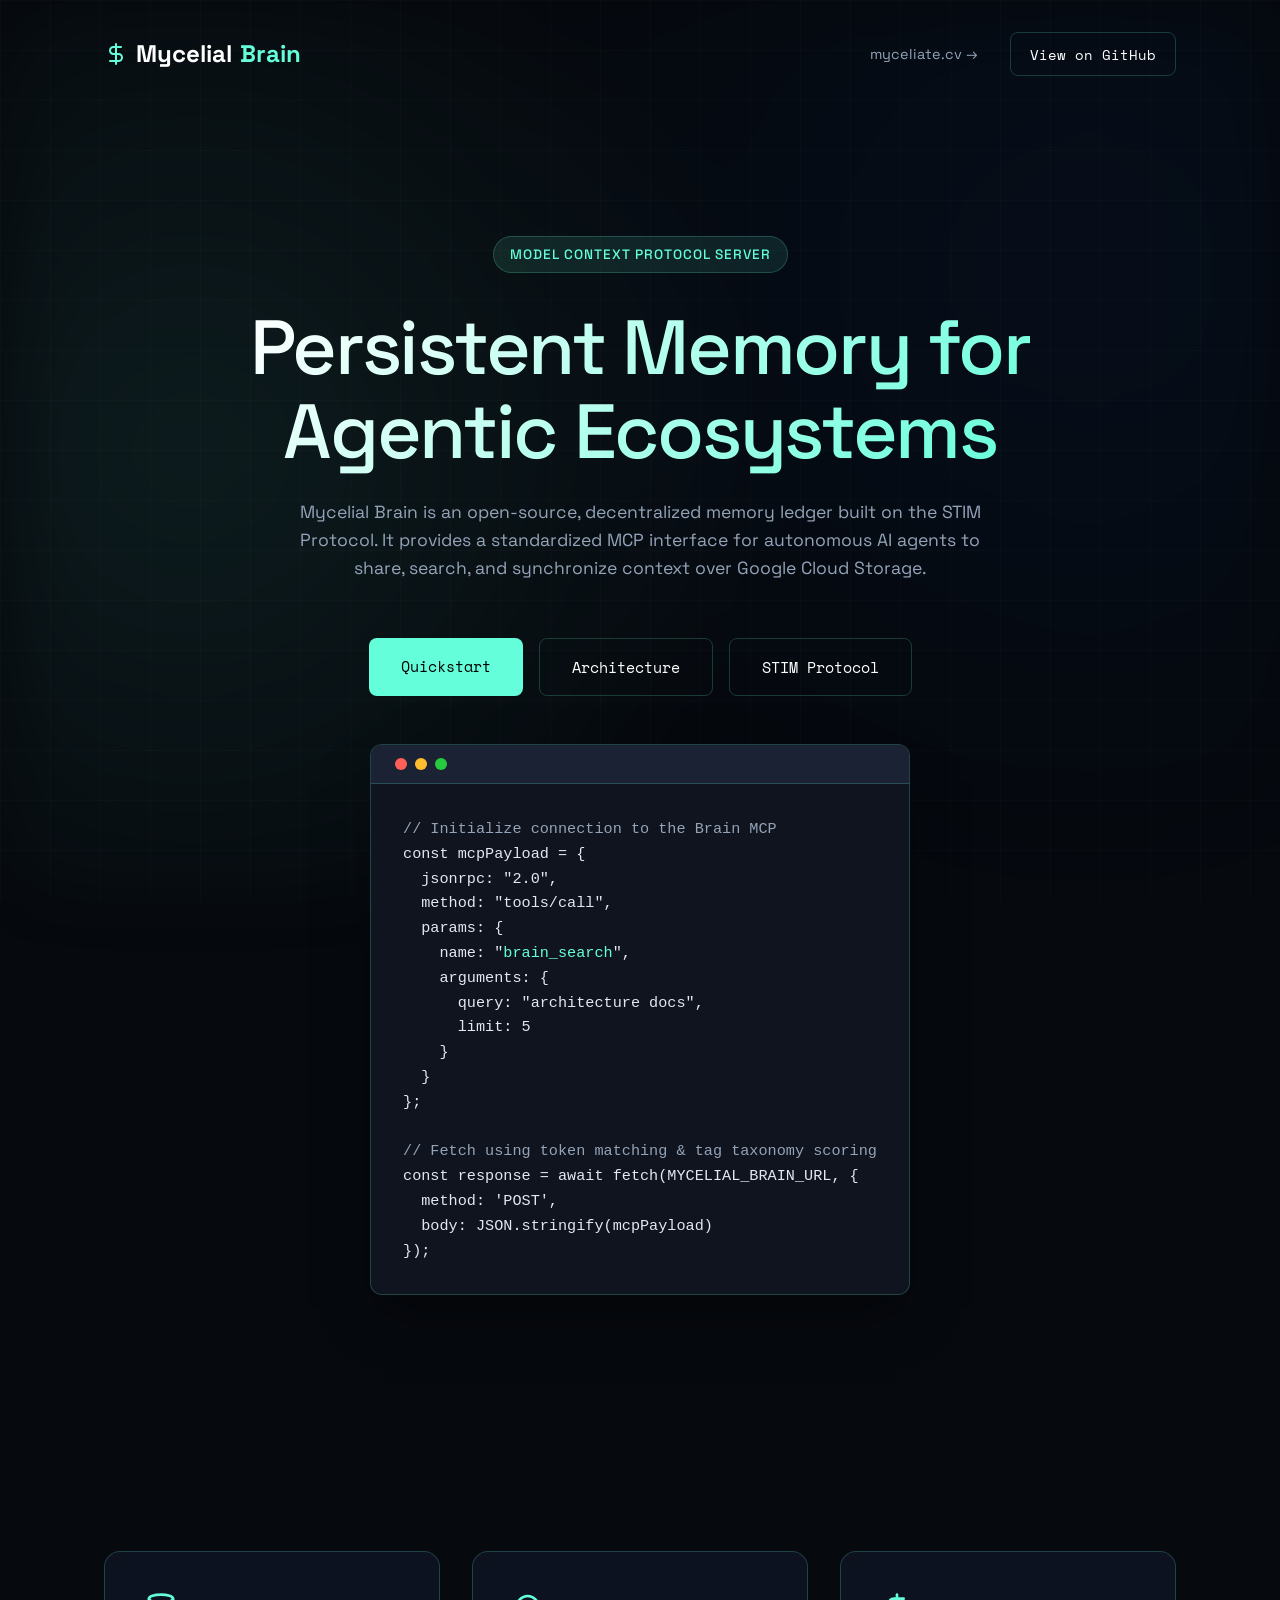
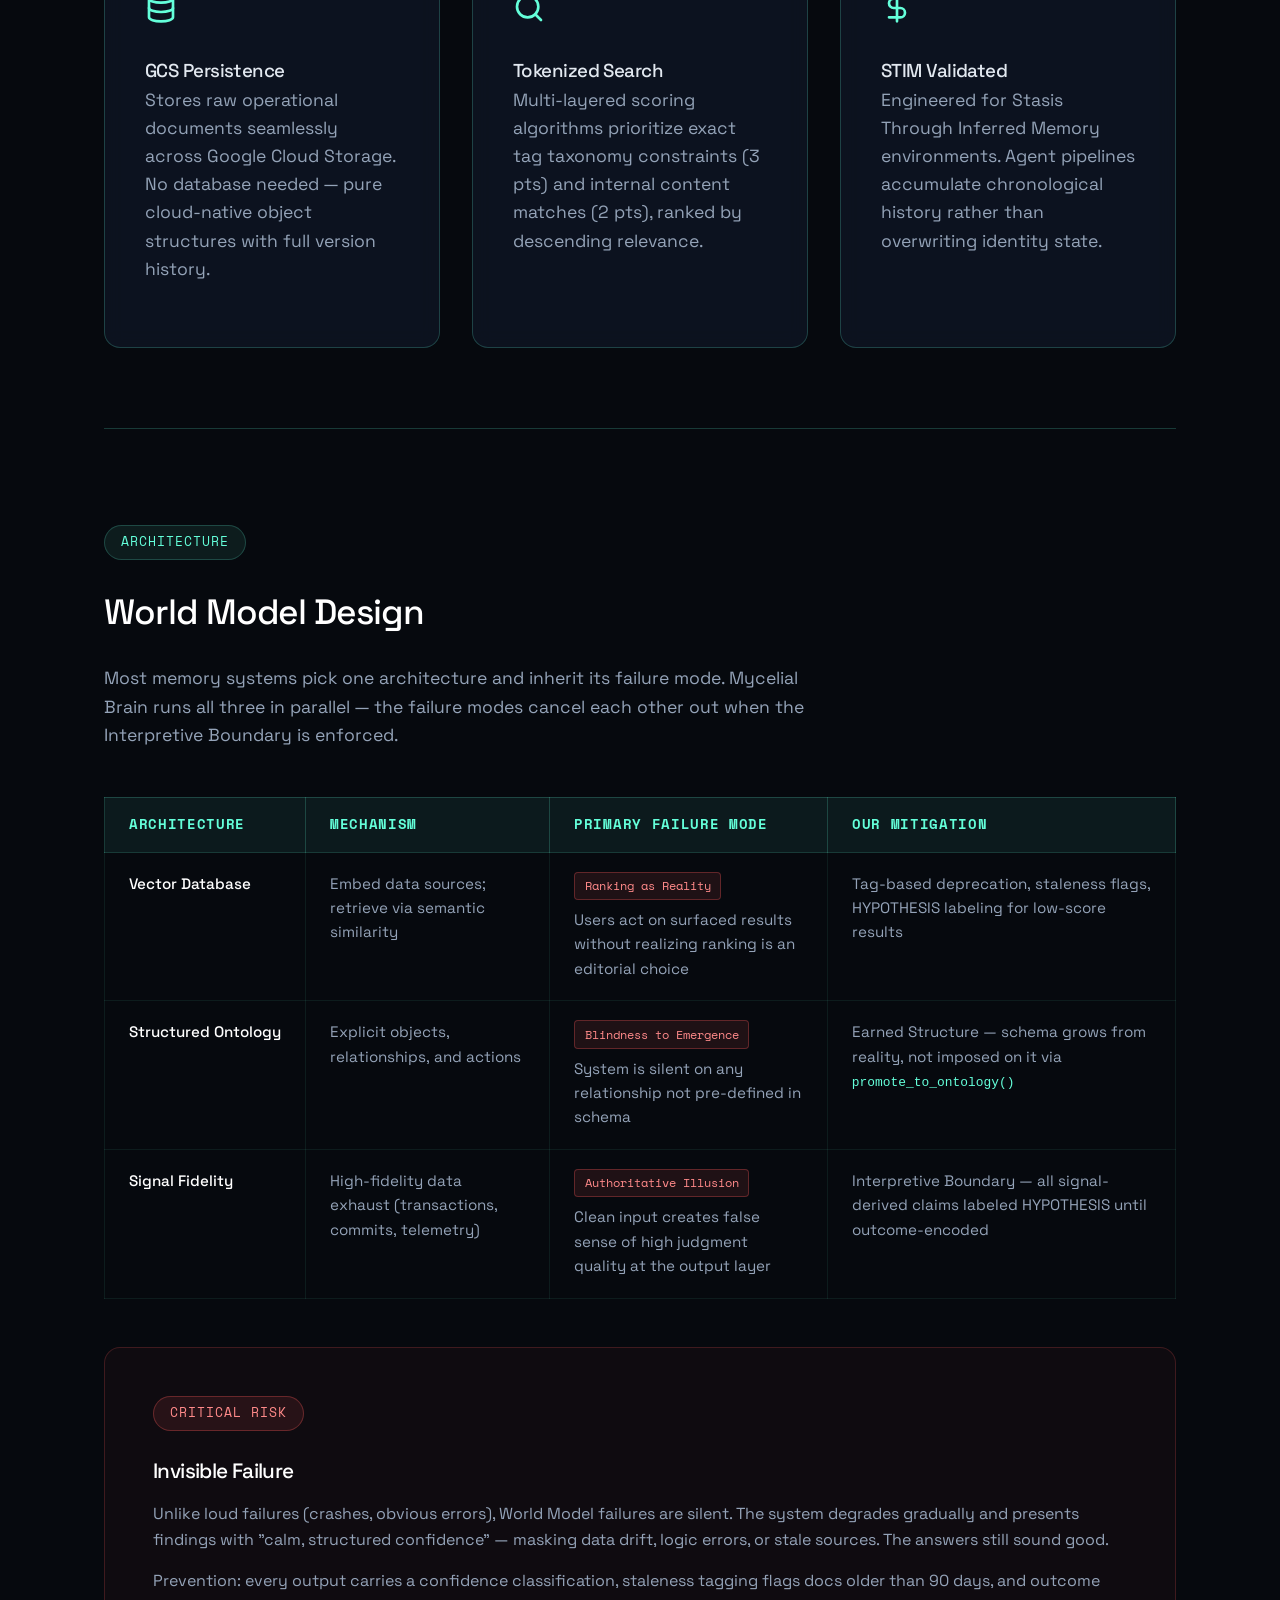
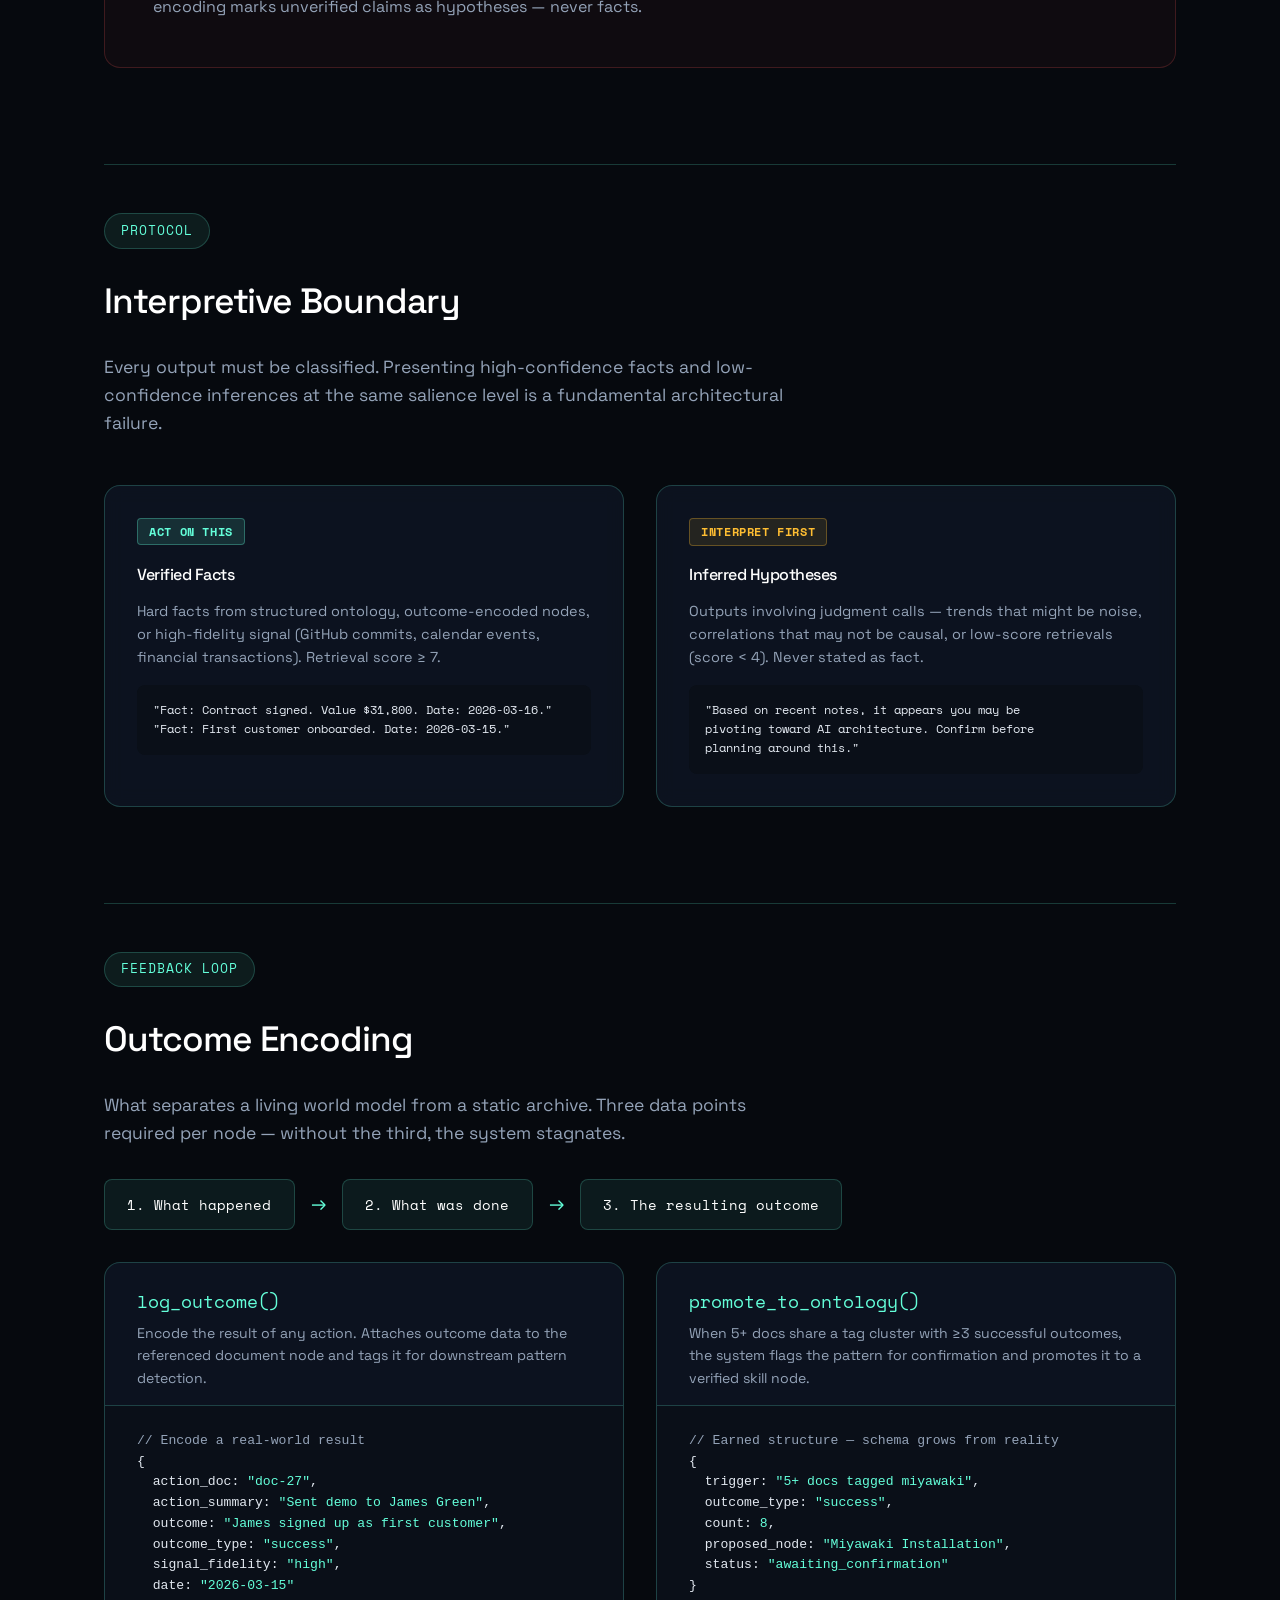
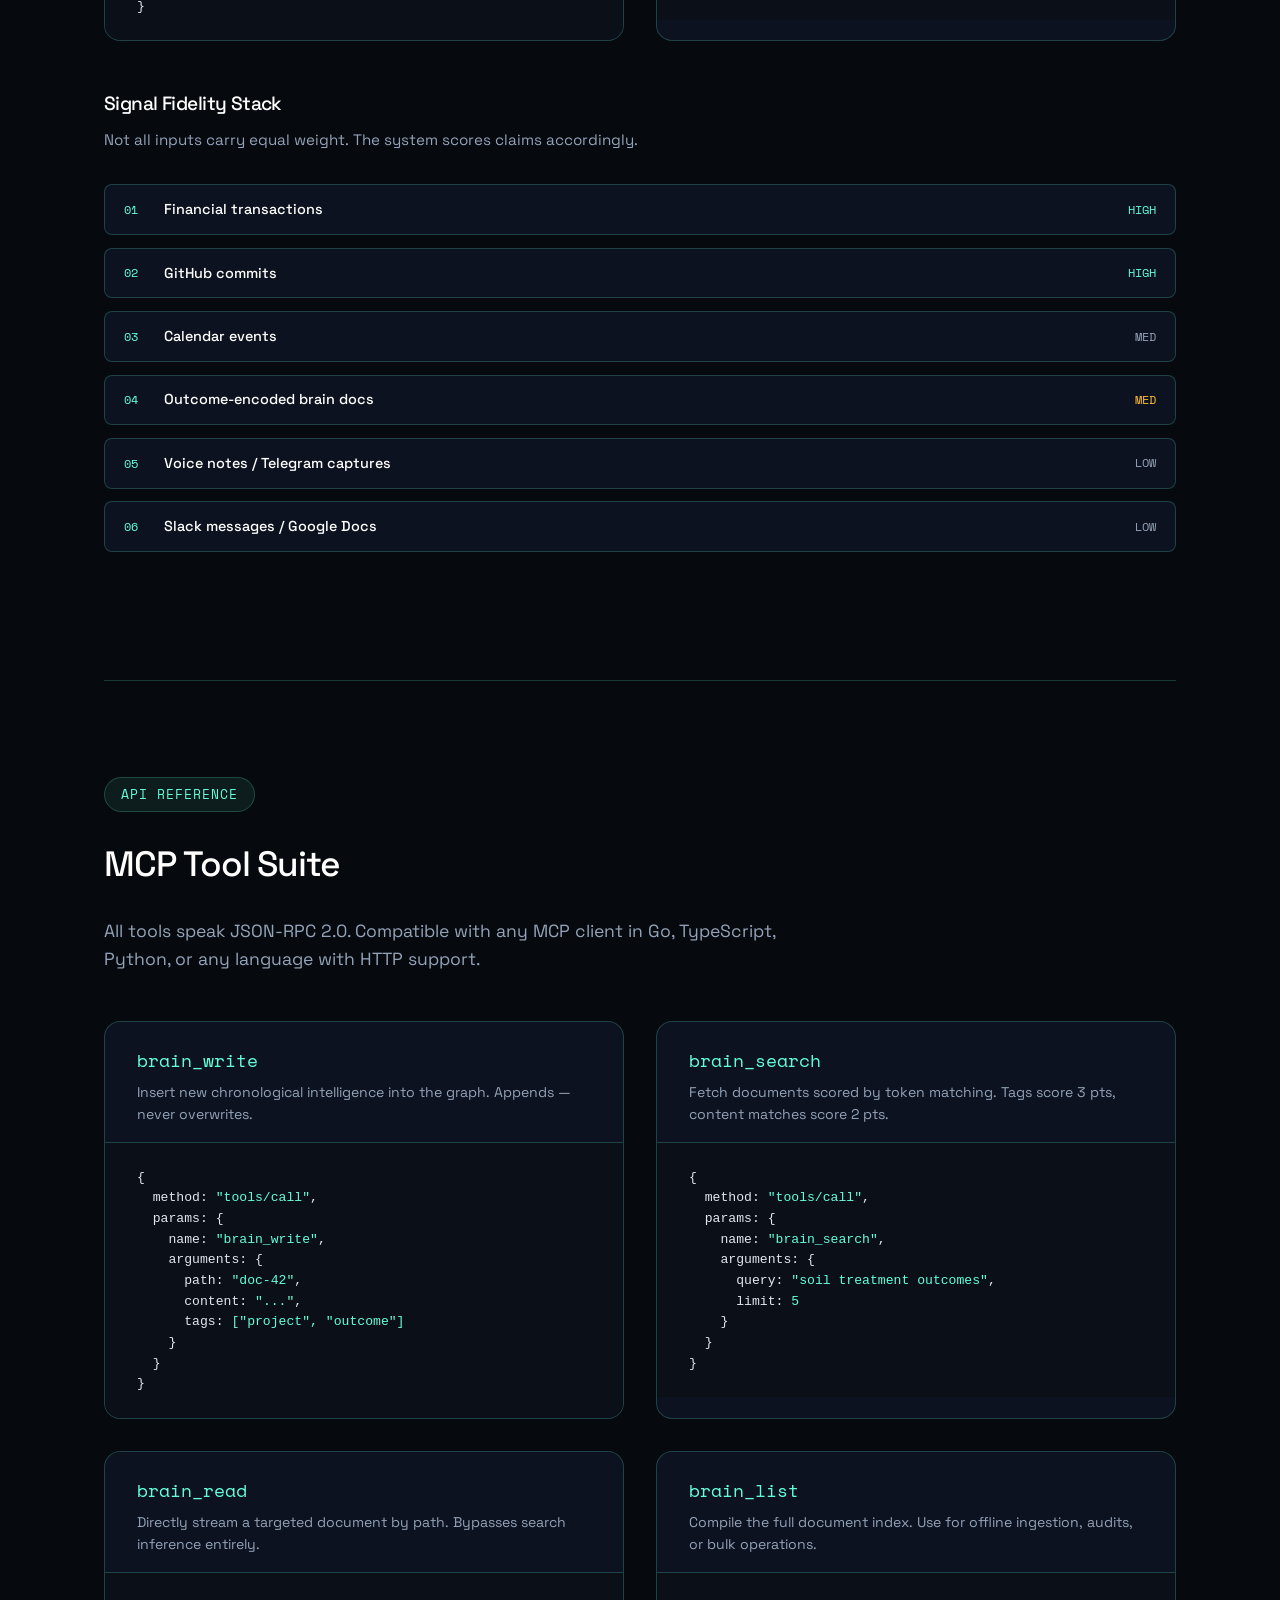
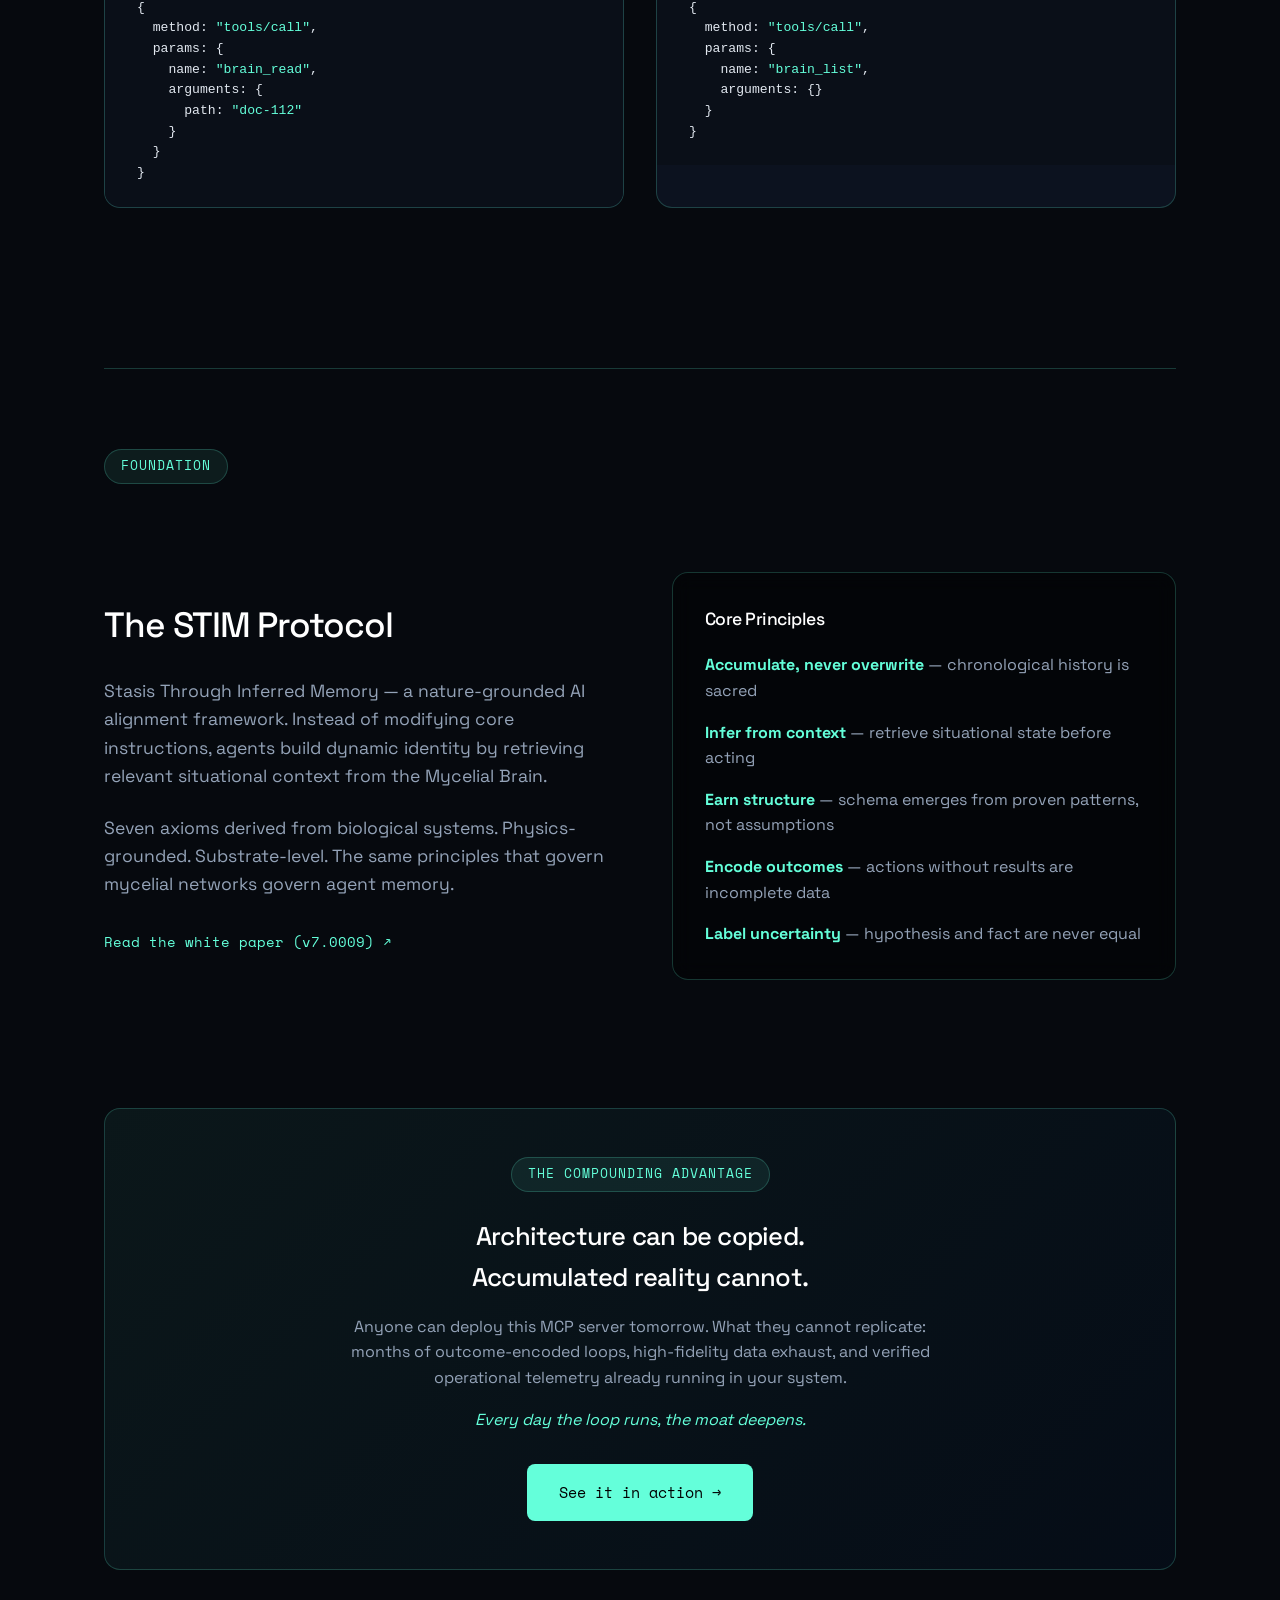
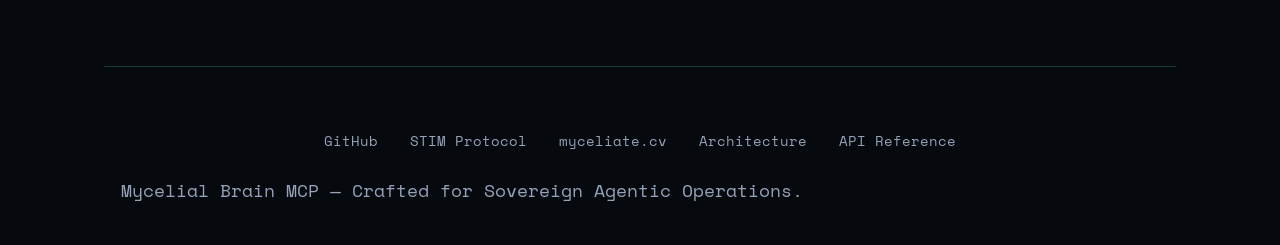
==== commit e05648ae: "Fix white paper href to STIM_White_Paper_v7.0009.md direct file link" ====
--- a/index.html
+++ b/index.html
@@ -595,7 +595,7 @@
                     <h2>The STIM Protocol</h2>
                     <p>Stasis Through Inferred Memory — a nature-grounded AI alignment framework. Instead of modifying core instructions, agents build dynamic identity by retrieving relevant situational context from the Mycelial Brain.</p>
                     <p>Seven axioms derived from biological systems. Physics-grounded. Substrate-level. The same principles that govern mycelial networks govern agent memory.</p>
-                    <a href="https://github.com/STIM-Protocol/stim-core" style="color:var(--accent-color); text-decoration:none; font-family:var(--font-mono); font-size:0.9rem; display:inline-block; margin-top:0.5rem;">Read the white paper →</a>
+                    <a href="https://github.com/STIM-Protocol/white-paper/blob/master/STIM_White_Paper_v7.0009.md" target="_blank" rel="noopener" style="color:var(--accent-color); text-decoration:none; font-family:var(--font-mono); font-size:0.9rem; display:inline-block; margin-top:0.5rem;">Read the white paper (v7.0009) ↗</a>
                 </div>
 
                 <div class="feature-card" style="background: rgba(0,0,0,0.4); padding: 2rem;">
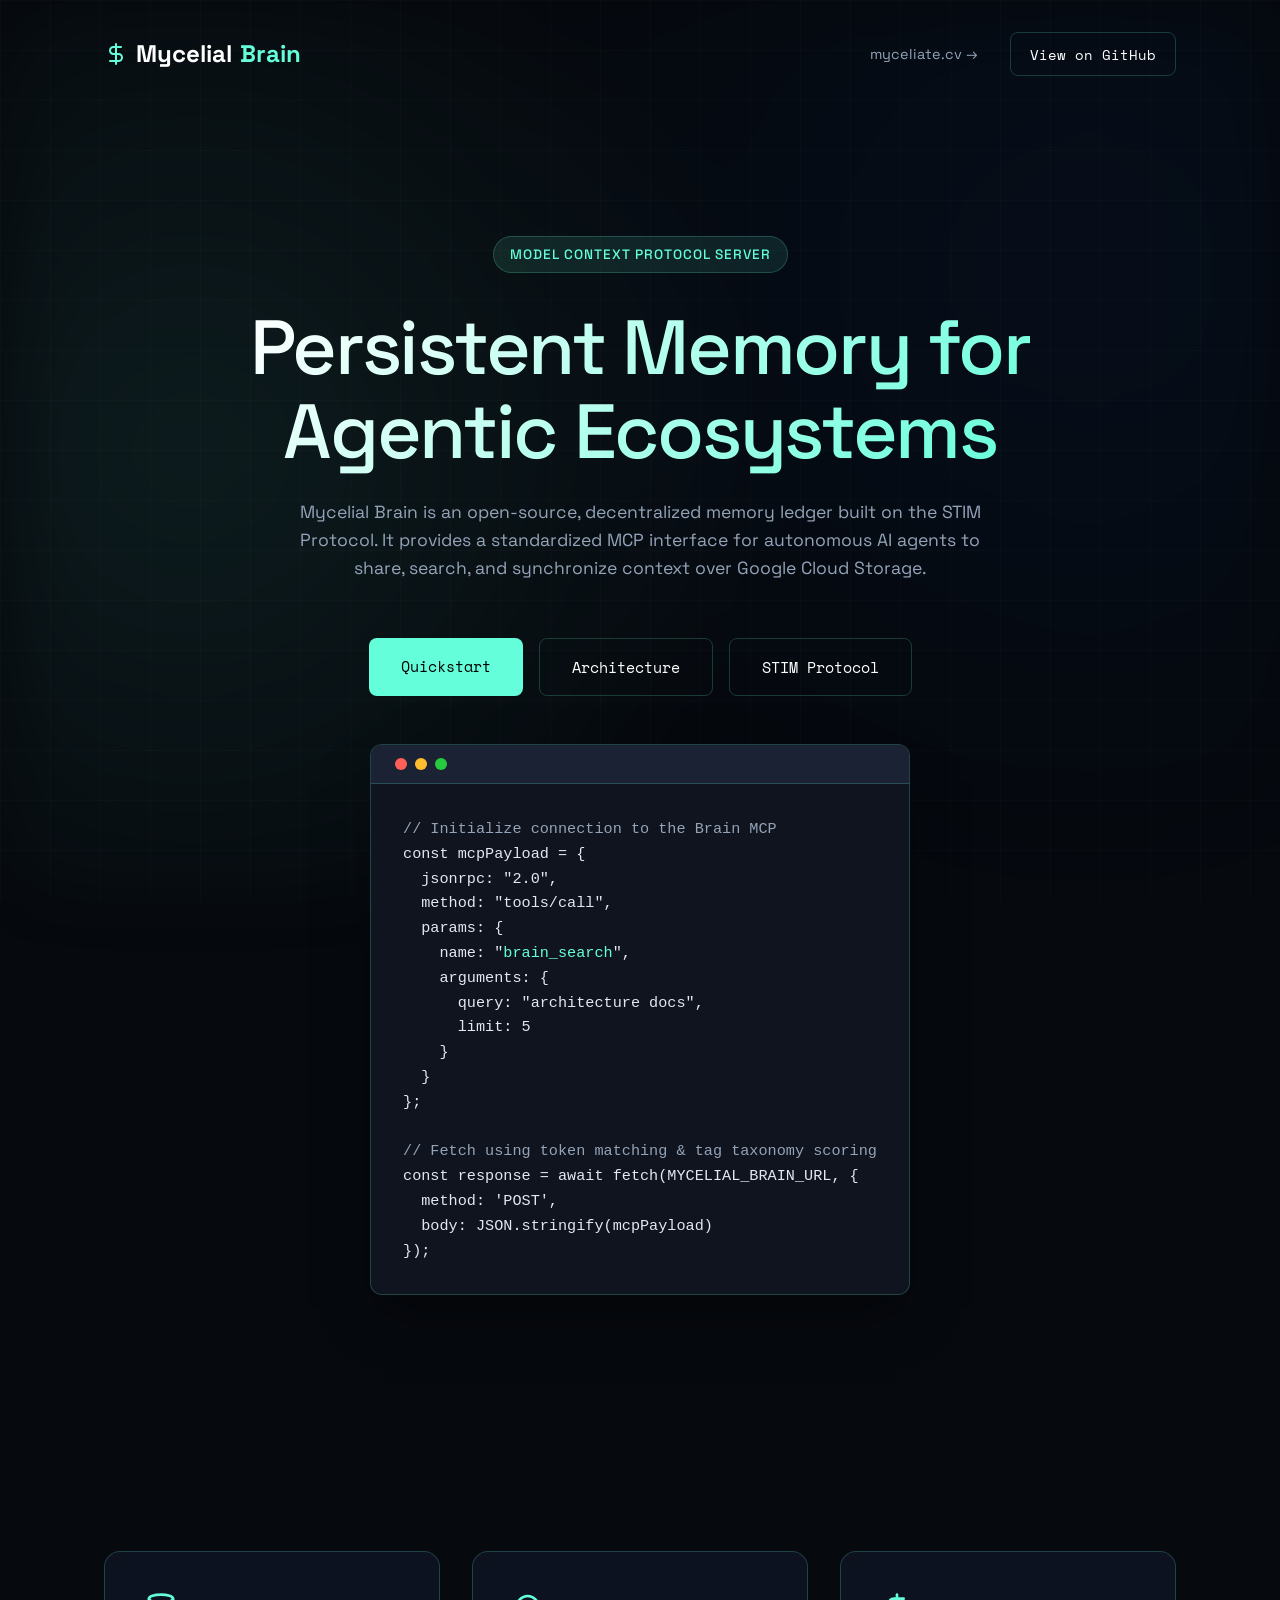
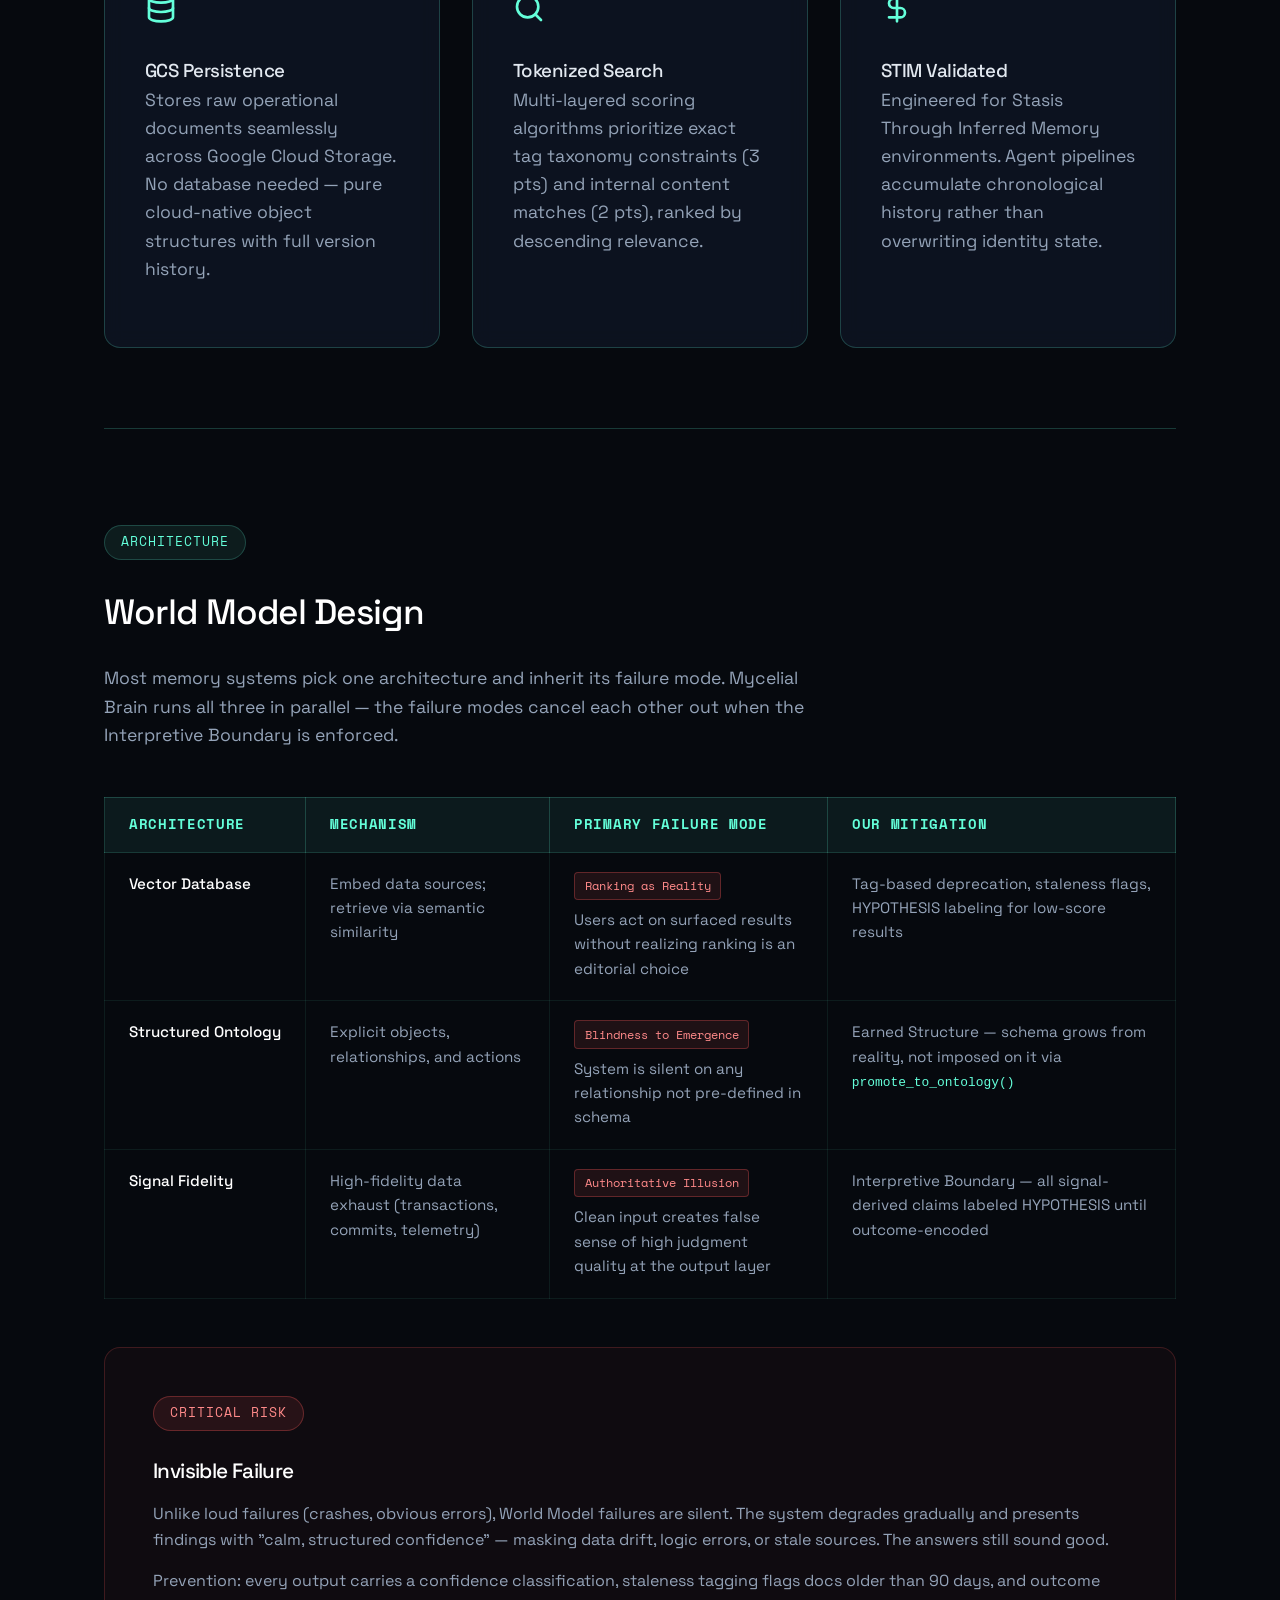
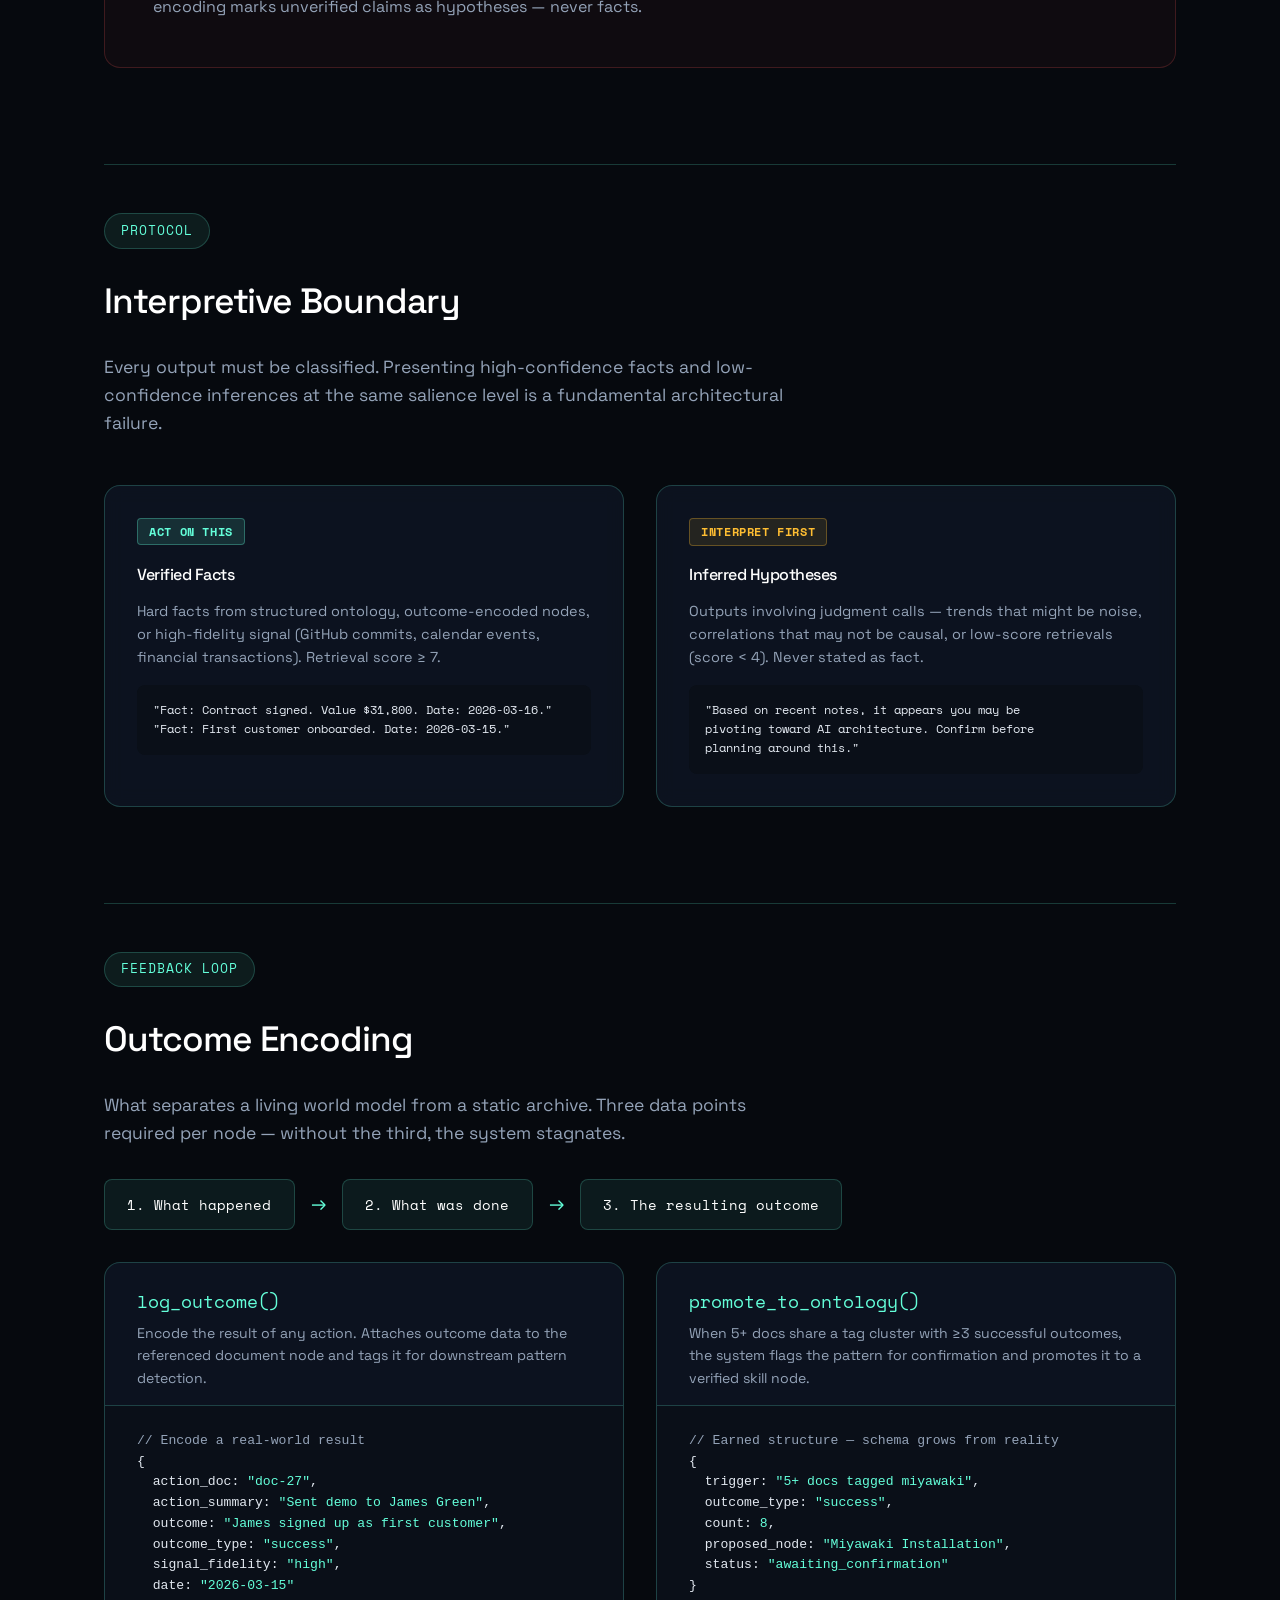
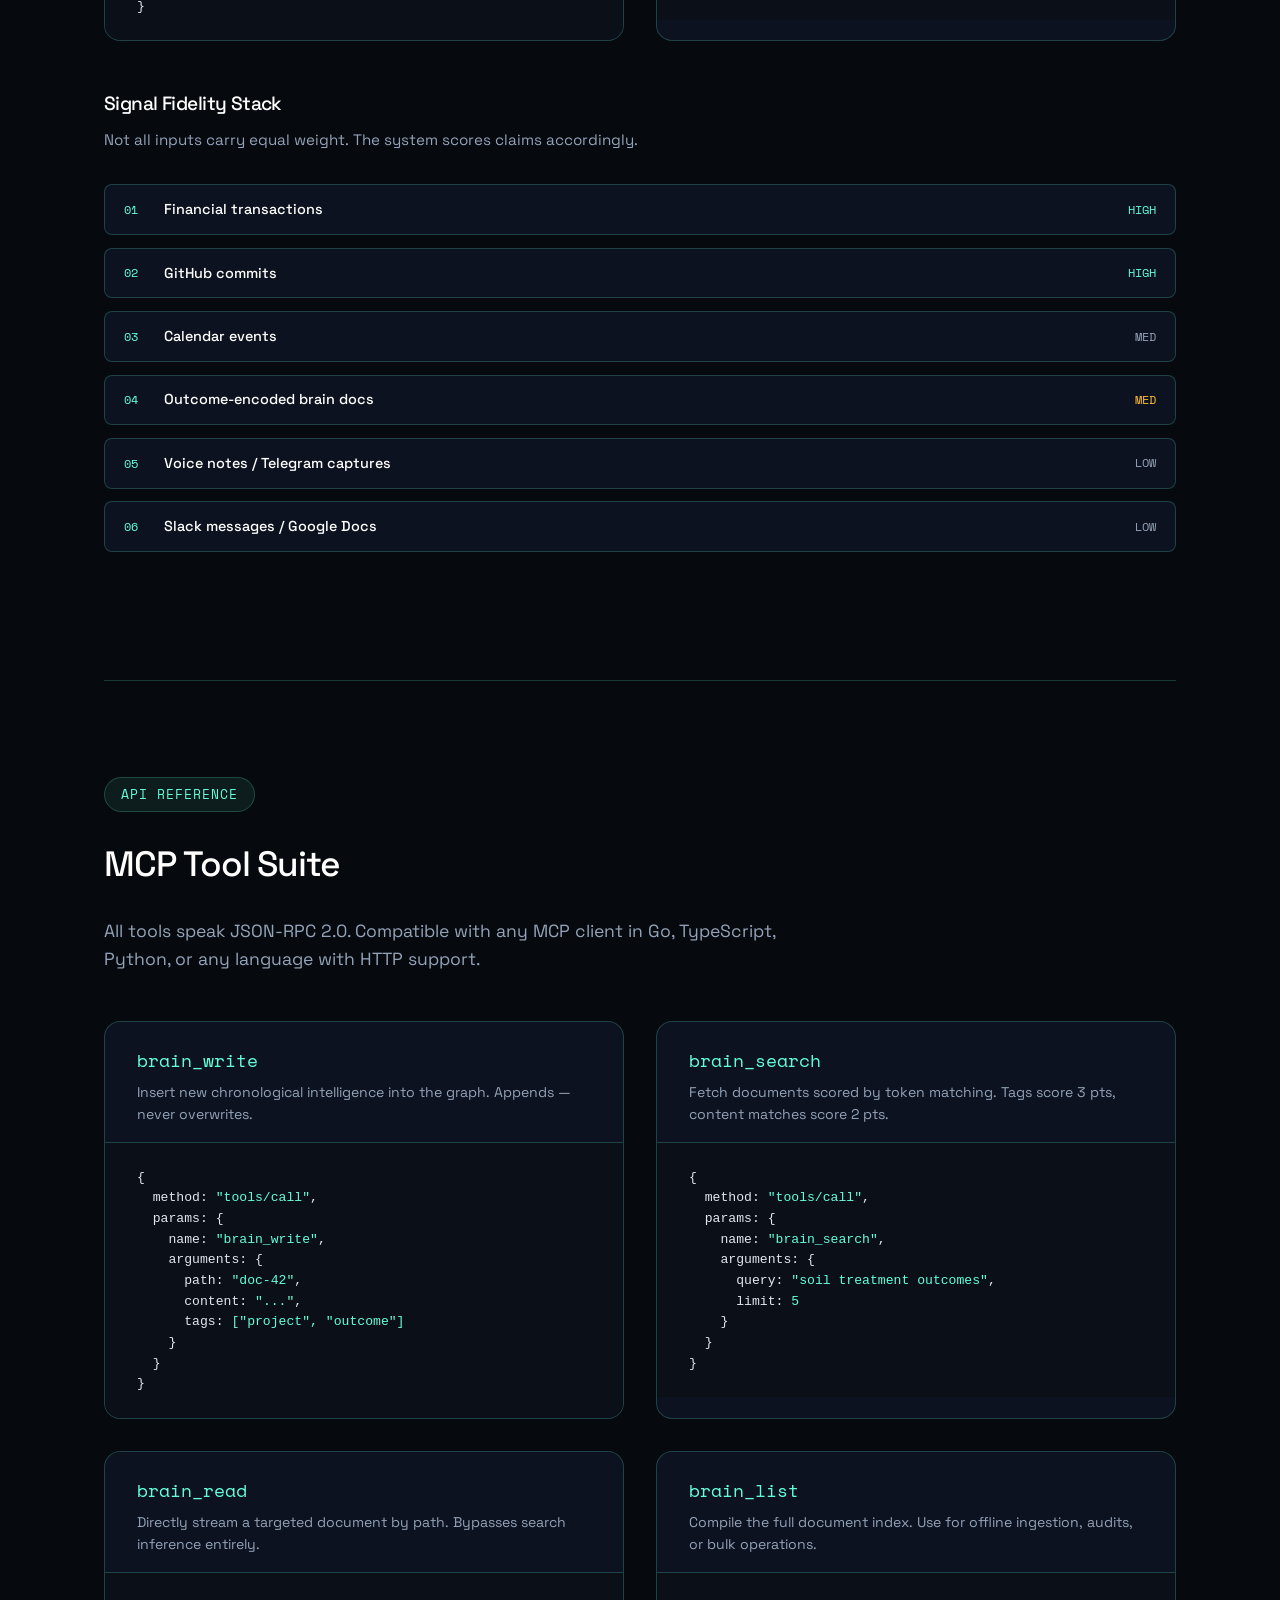
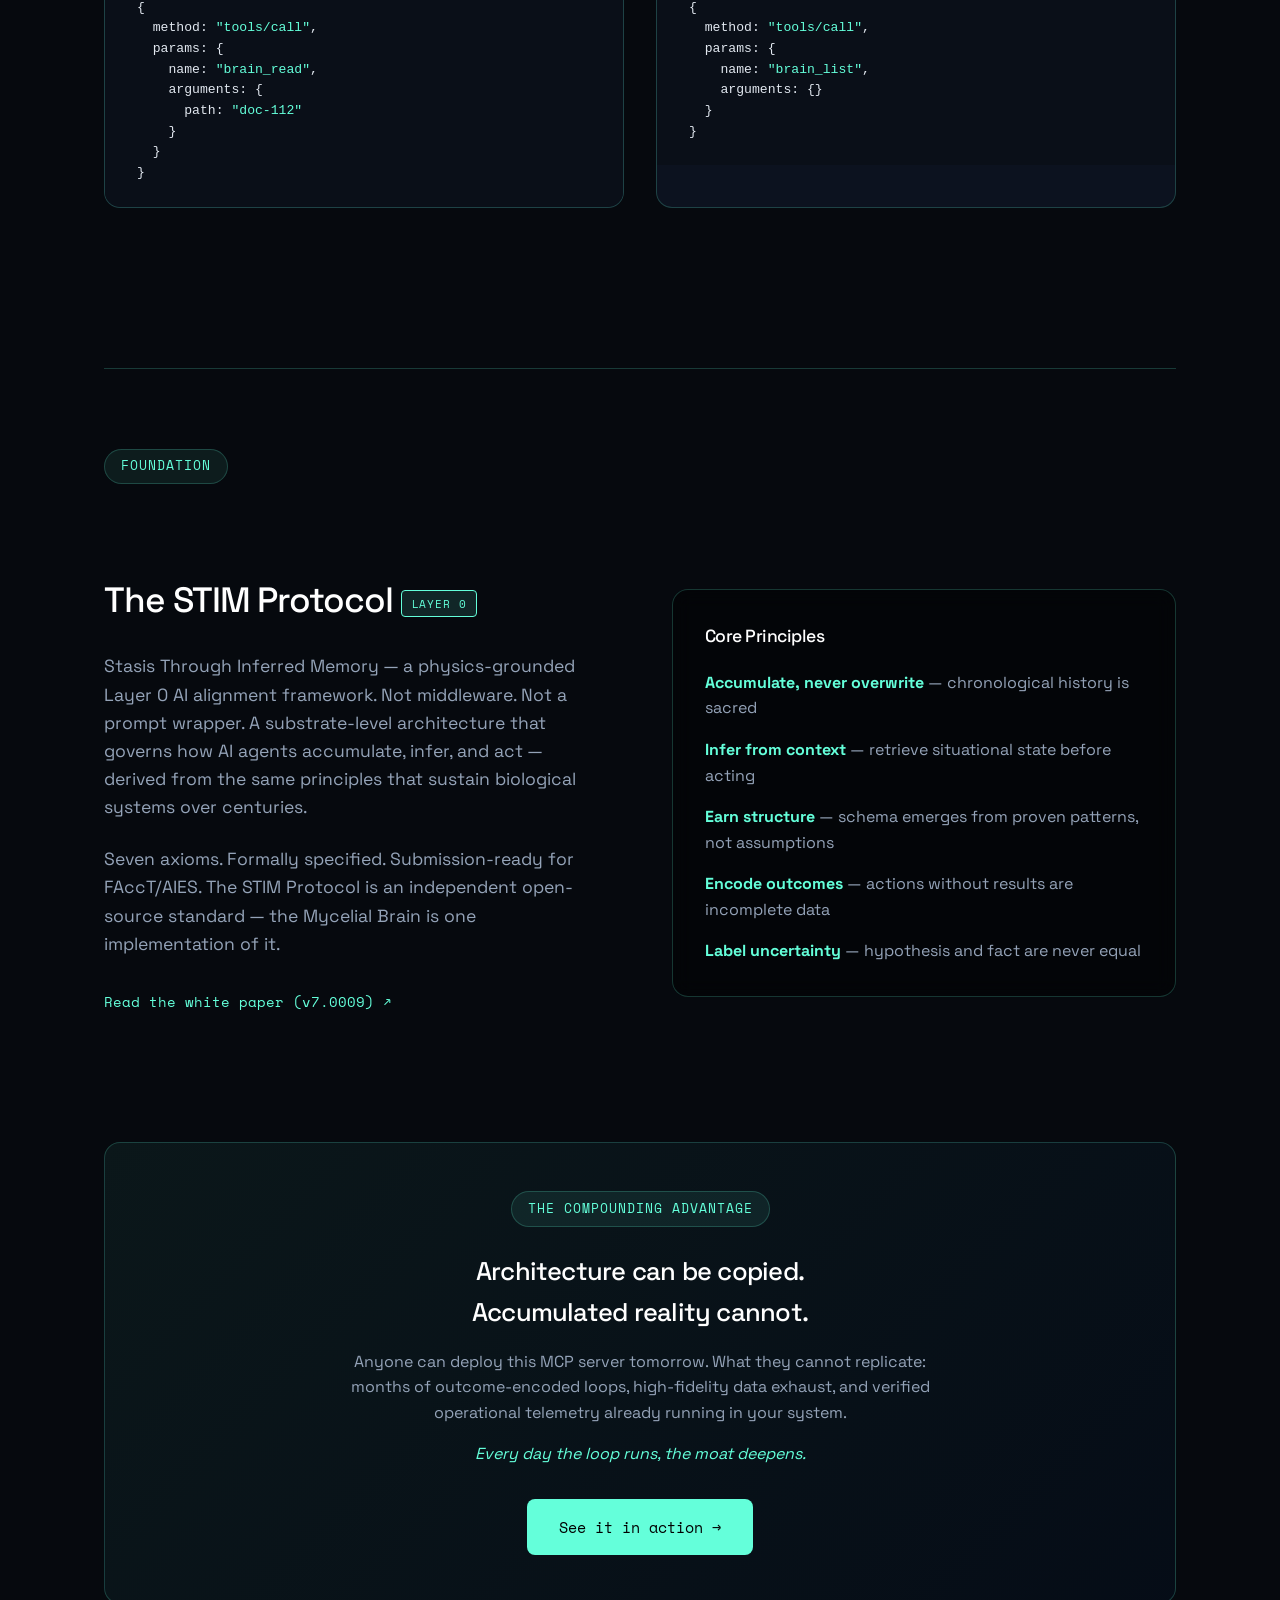
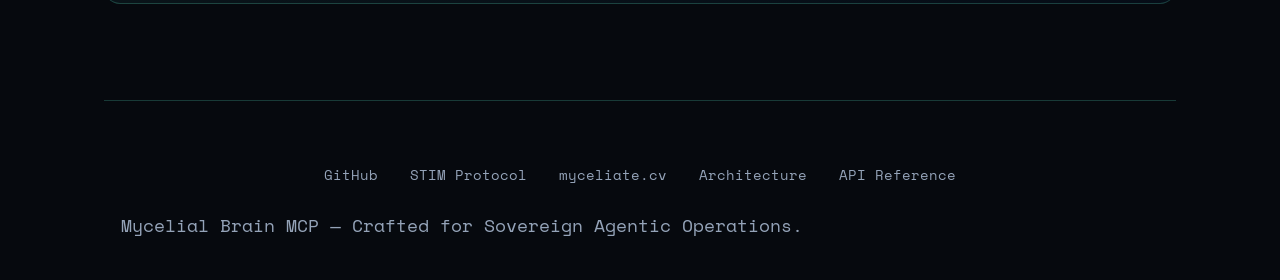
==== commit 758a4d2e: "Restore Layer 0 badge on STIM heading, fix STIM description to be accurate and standalone" ====
--- a/index.html
+++ b/index.html
@@ -592,9 +592,9 @@
             </div>
             <div class="architecture-grid">
                 <div>
-                    <h2>The STIM Protocol</h2>
-                    <p>Stasis Through Inferred Memory — a nature-grounded AI alignment framework. Instead of modifying core instructions, agents build dynamic identity by retrieving relevant situational context from the Mycelial Brain.</p>
-                    <p>Seven axioms derived from biological systems. Physics-grounded. Substrate-level. The same principles that govern mycelial networks govern agent memory.</p>
+                    <h2>The STIM Protocol <span style="display:inline-block;background:rgba(100,255,218,0.12);border:1px solid var(--accent-color);color:var(--accent-color);font-size:0.7rem;font-family:var(--font-mono);padding:0.2rem 0.6rem;border-radius:4px;vertical-align:middle;letter-spacing:0.08em;">LAYER 0</span></h2>
+                    <p>Stasis Through Inferred Memory — a physics-grounded Layer 0 AI alignment framework. Not middleware. Not a prompt wrapper. A substrate-level architecture that governs how AI agents accumulate, infer, and act — derived from the same principles that sustain biological systems over centuries.</p>
+                    <p>Seven axioms. Formally specified. Submission-ready for FAccT/AIES. The STIM Protocol is an independent open-source standard — the Mycelial Brain is one implementation of it.</p>
                     <a href="https://github.com/STIM-Protocol/white-paper/blob/master/STIM_White_Paper_v7.0009.md" target="_blank" rel="noopener" style="color:var(--accent-color); text-decoration:none; font-family:var(--font-mono); font-size:0.9rem; display:inline-block; margin-top:0.5rem;">Read the white paper (v7.0009) ↗</a>
                 </div>
 
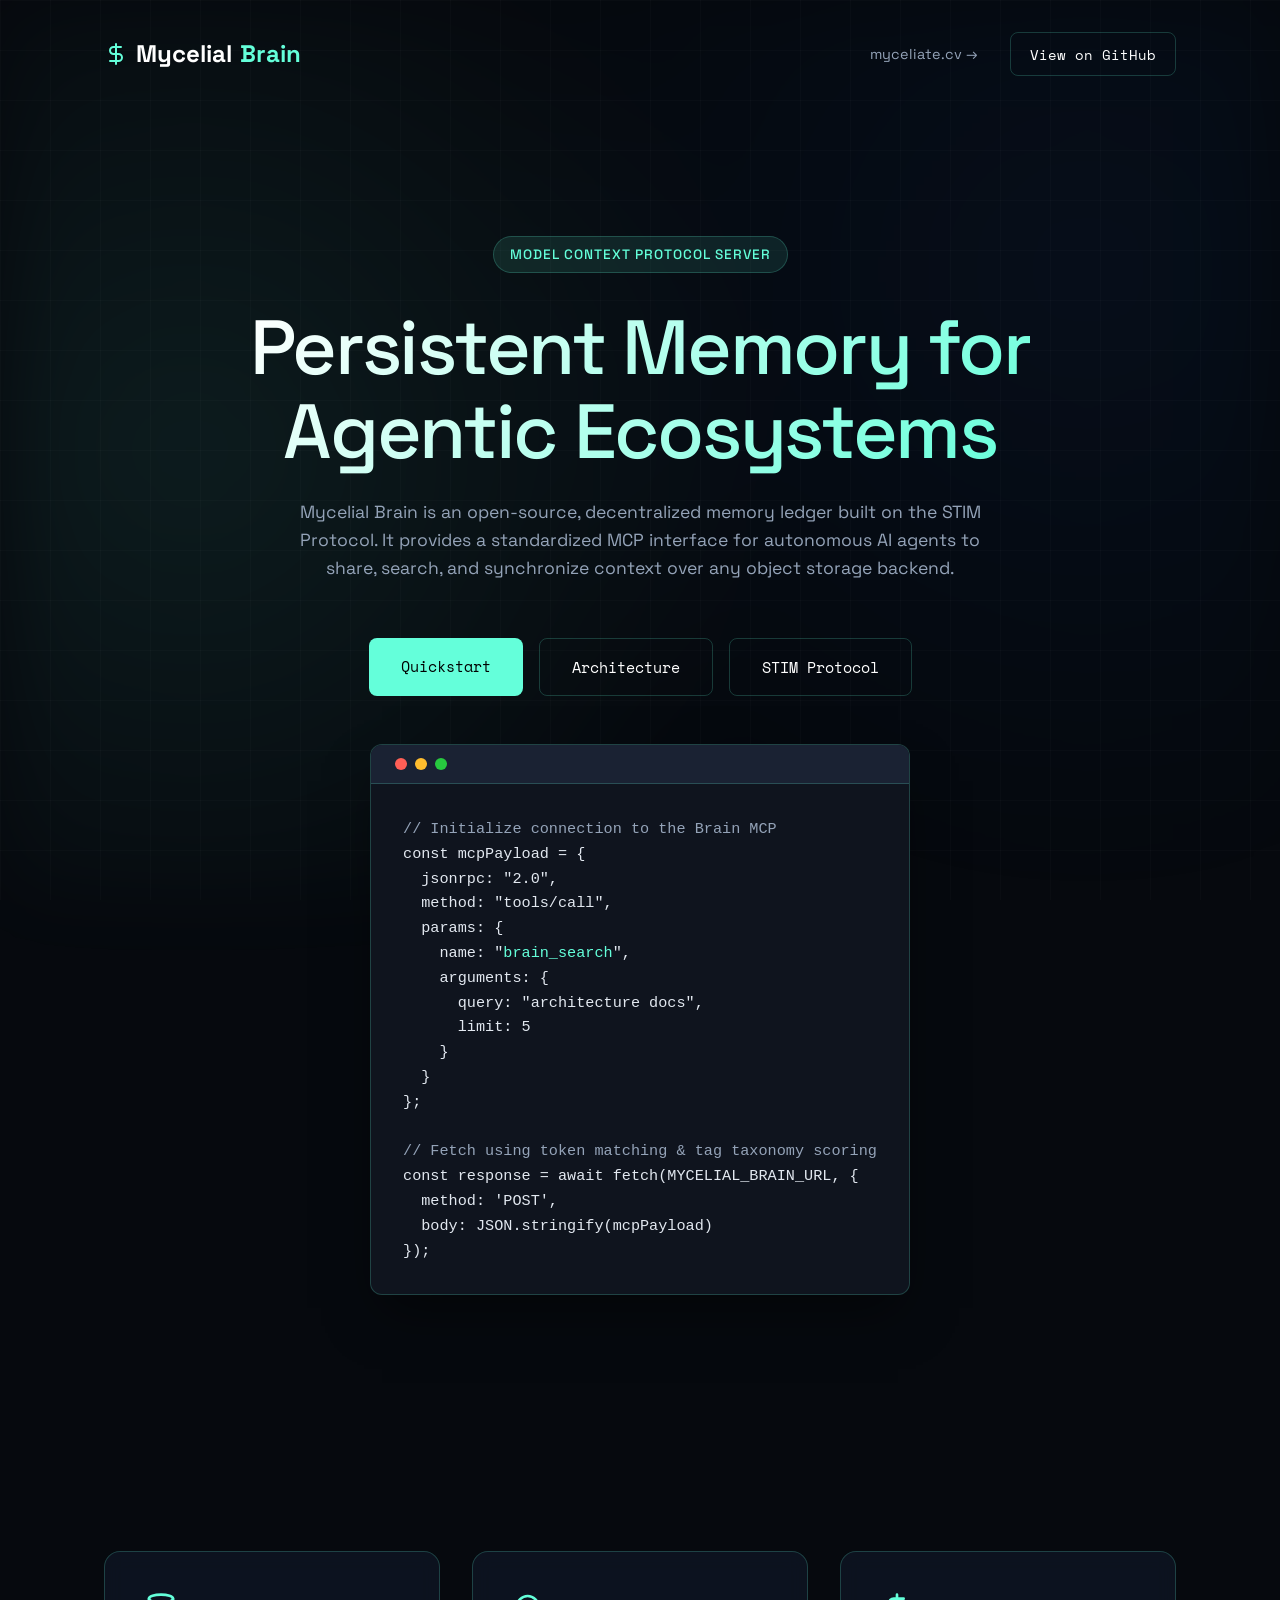
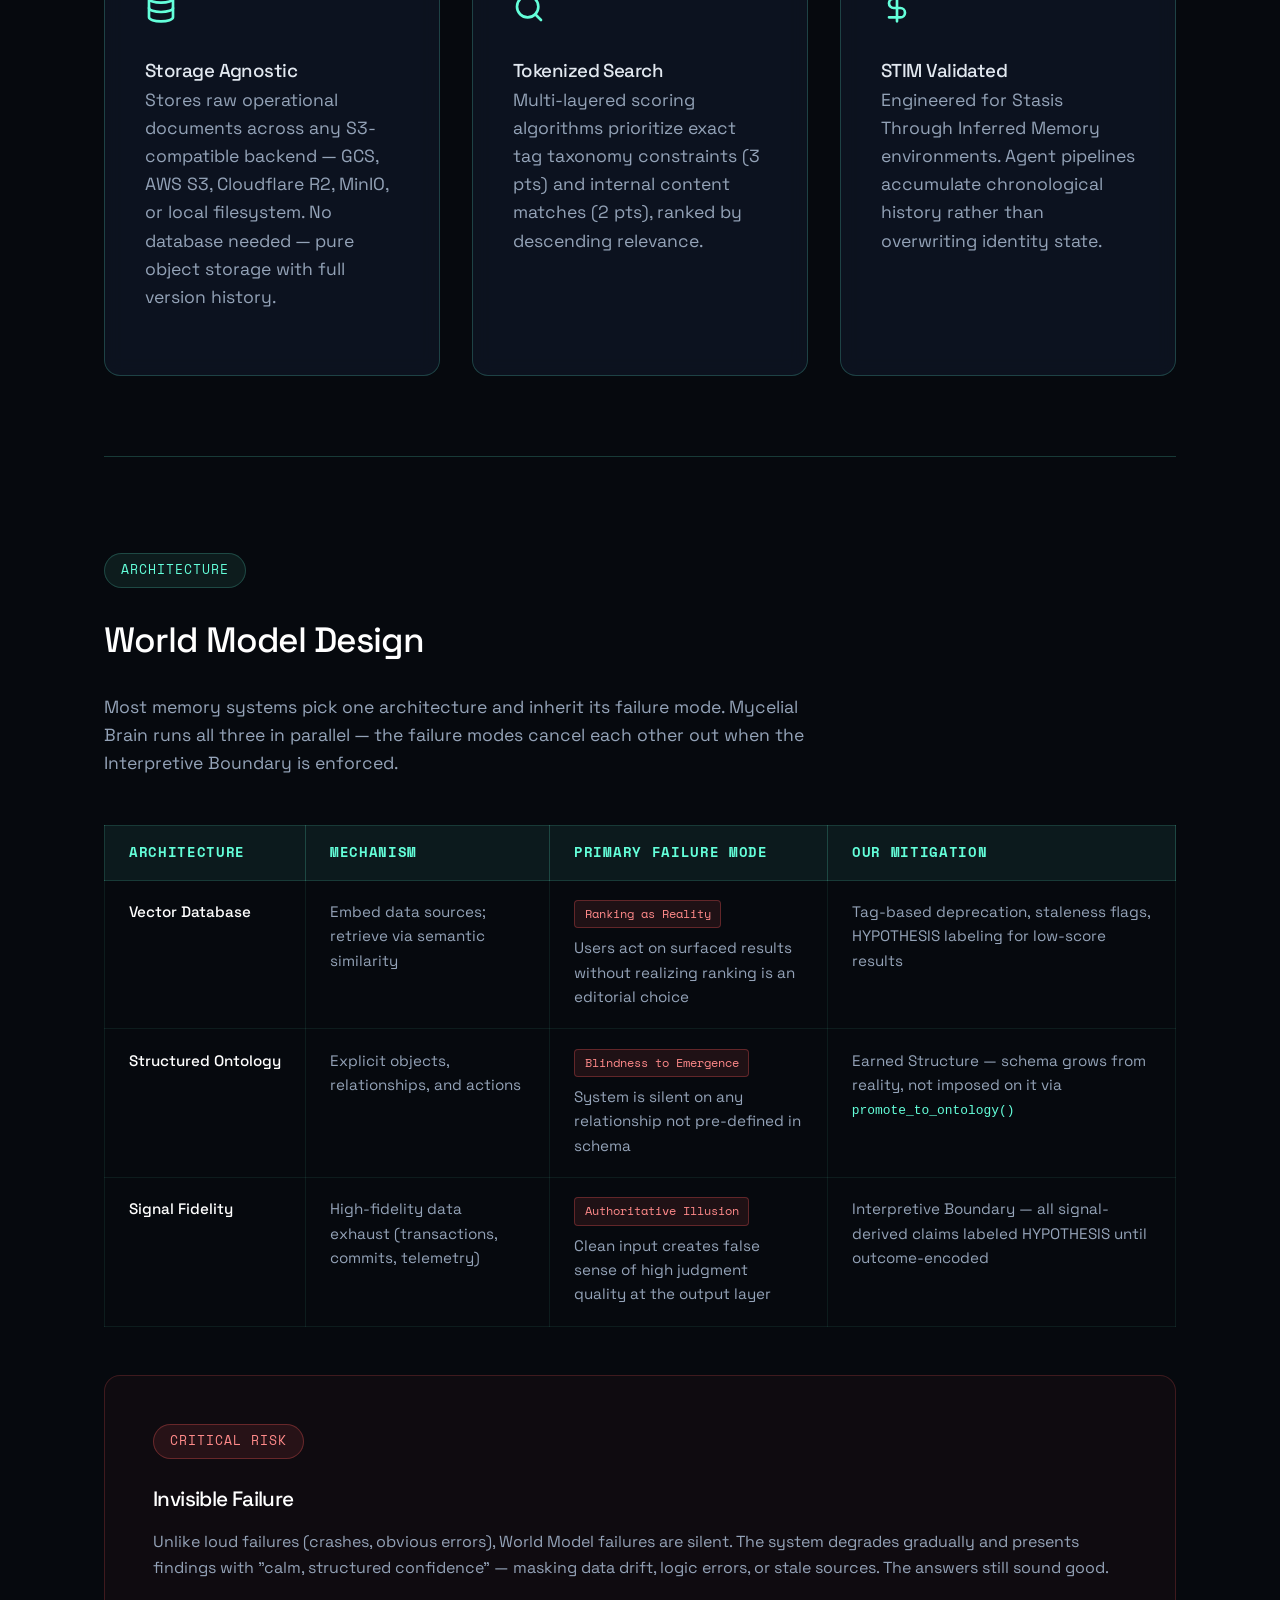
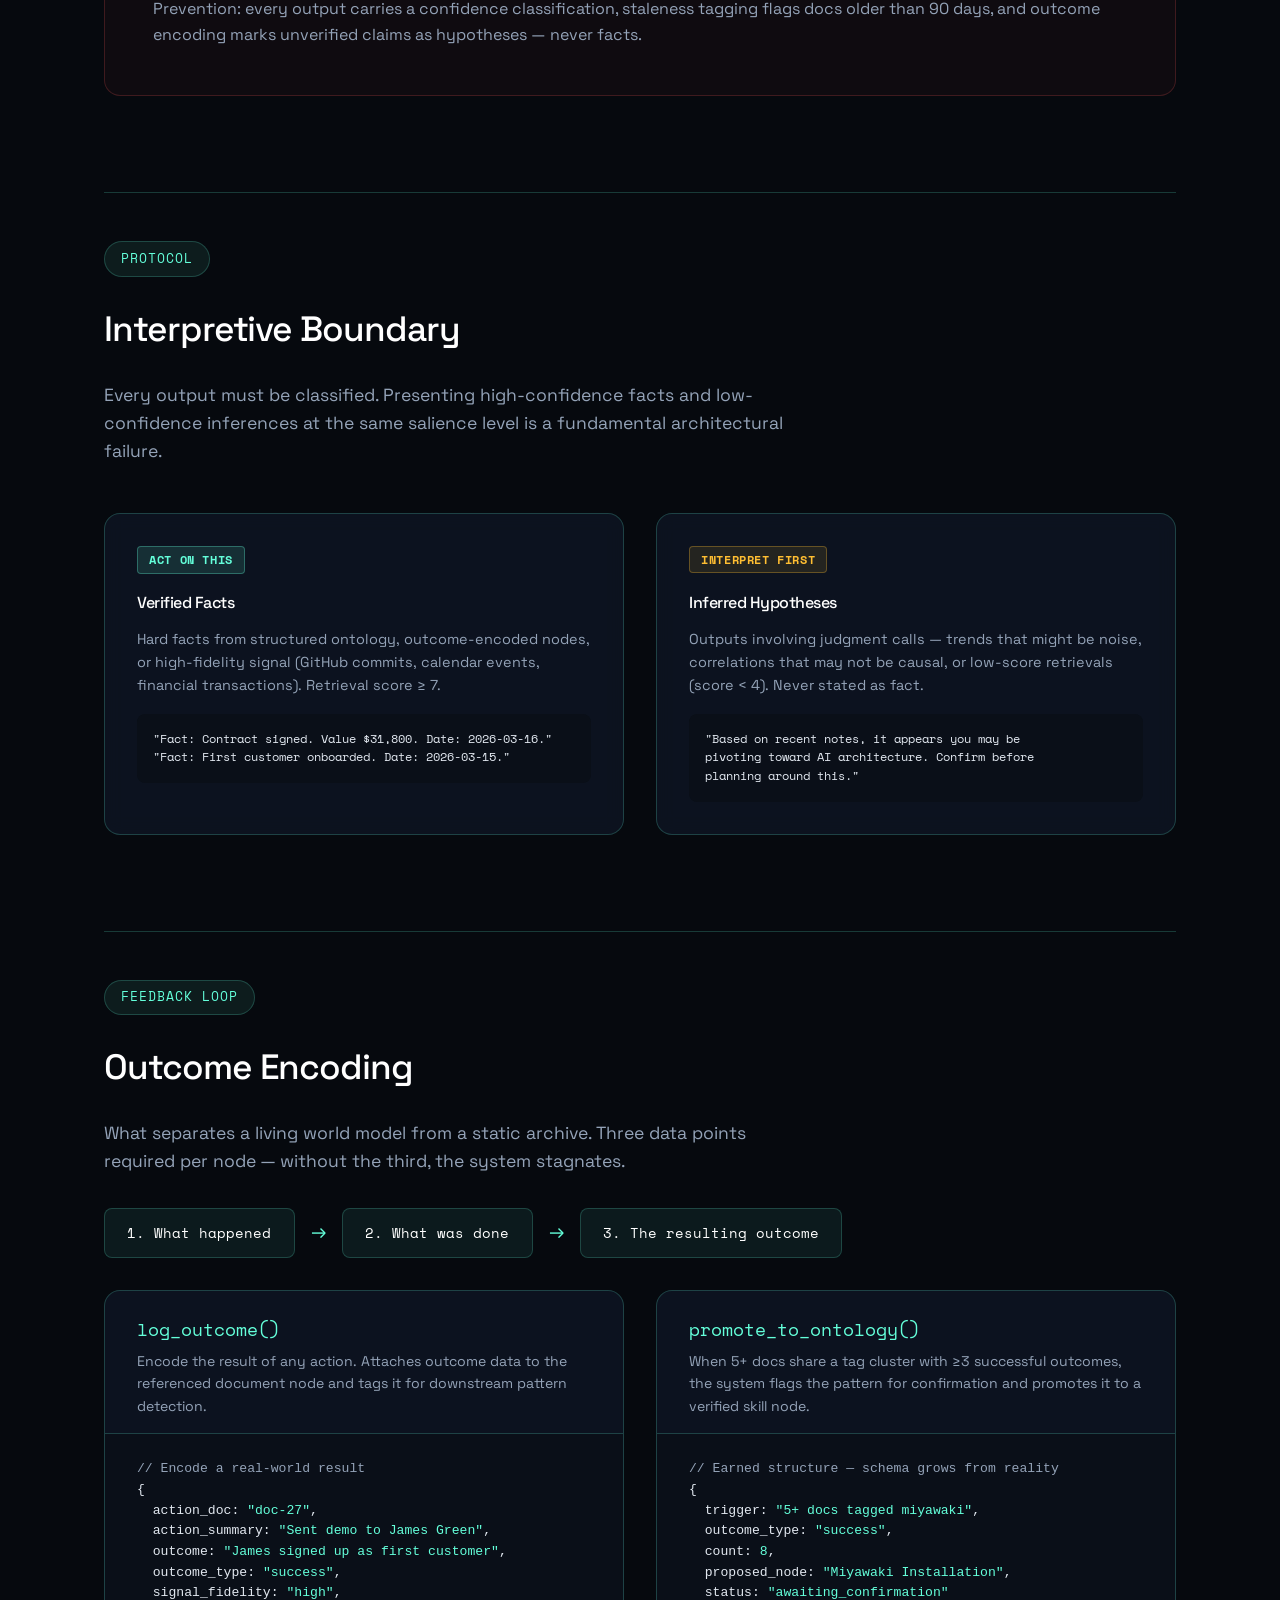
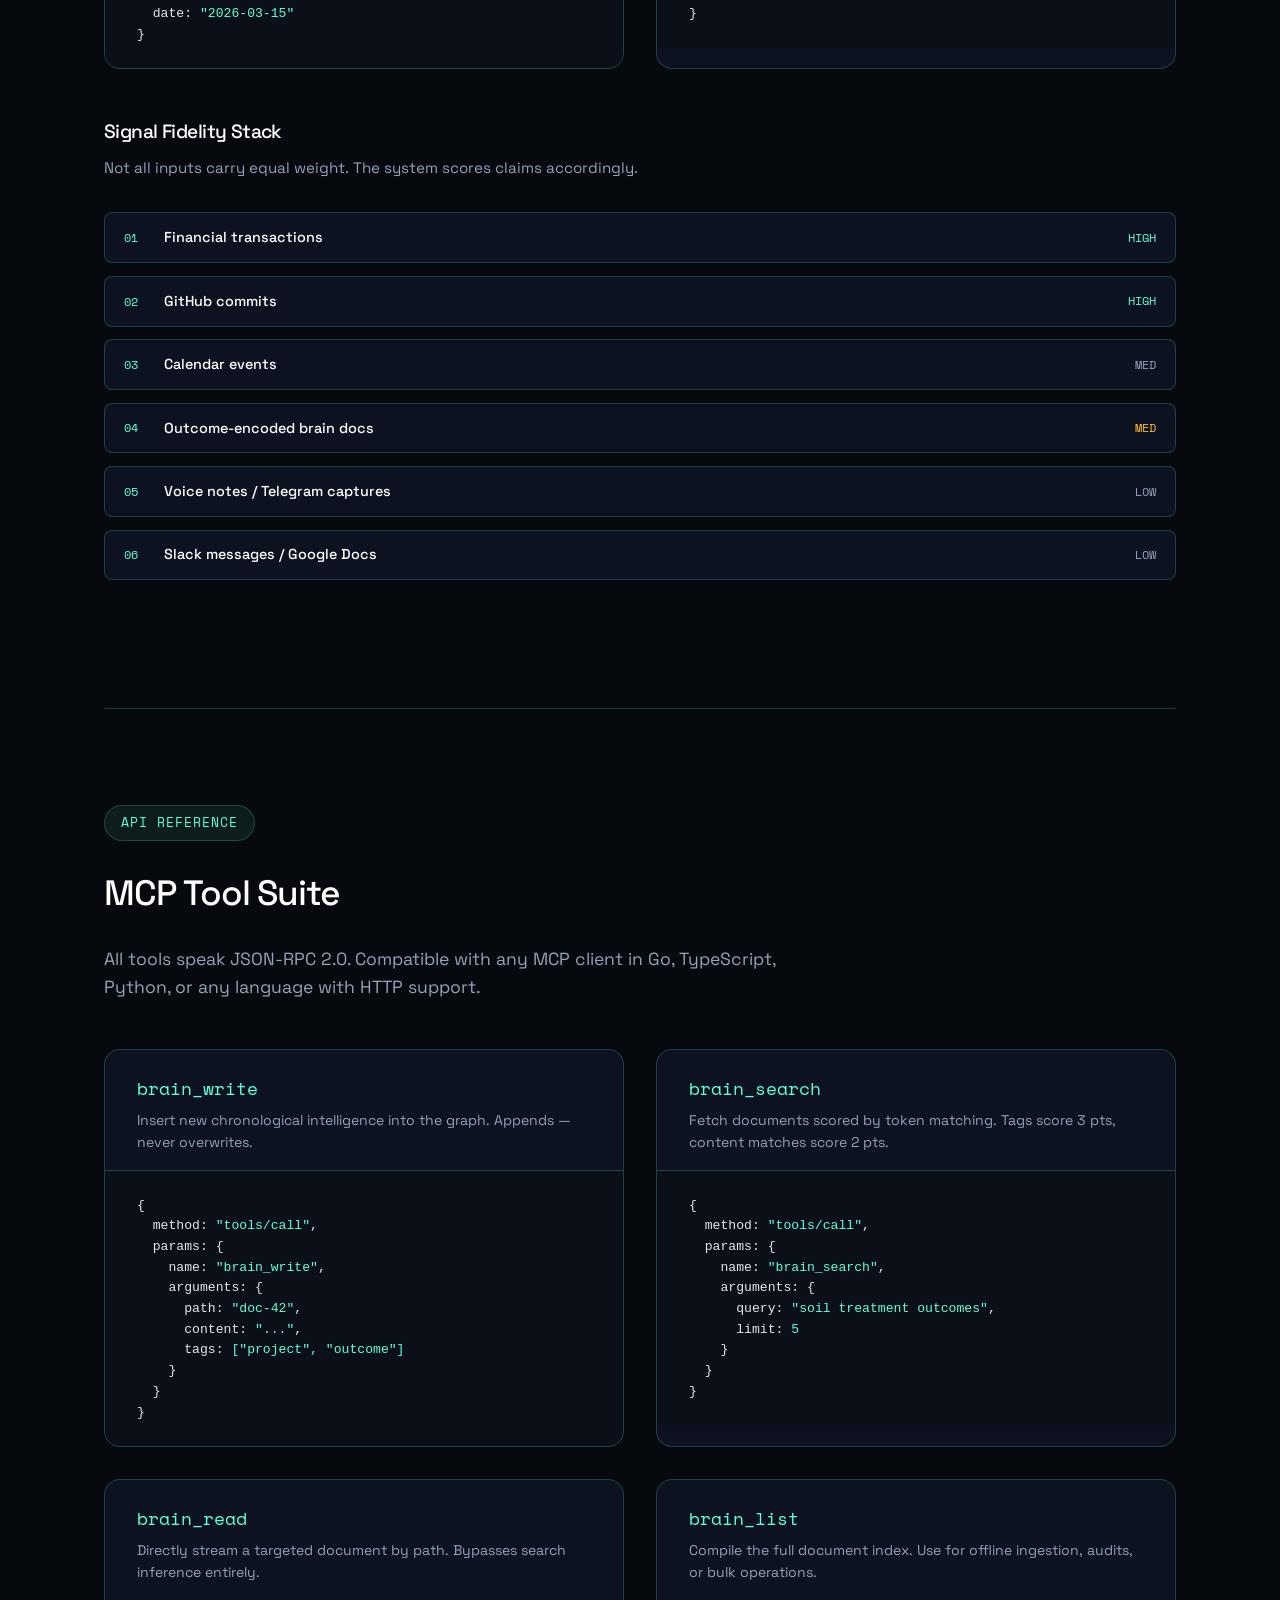
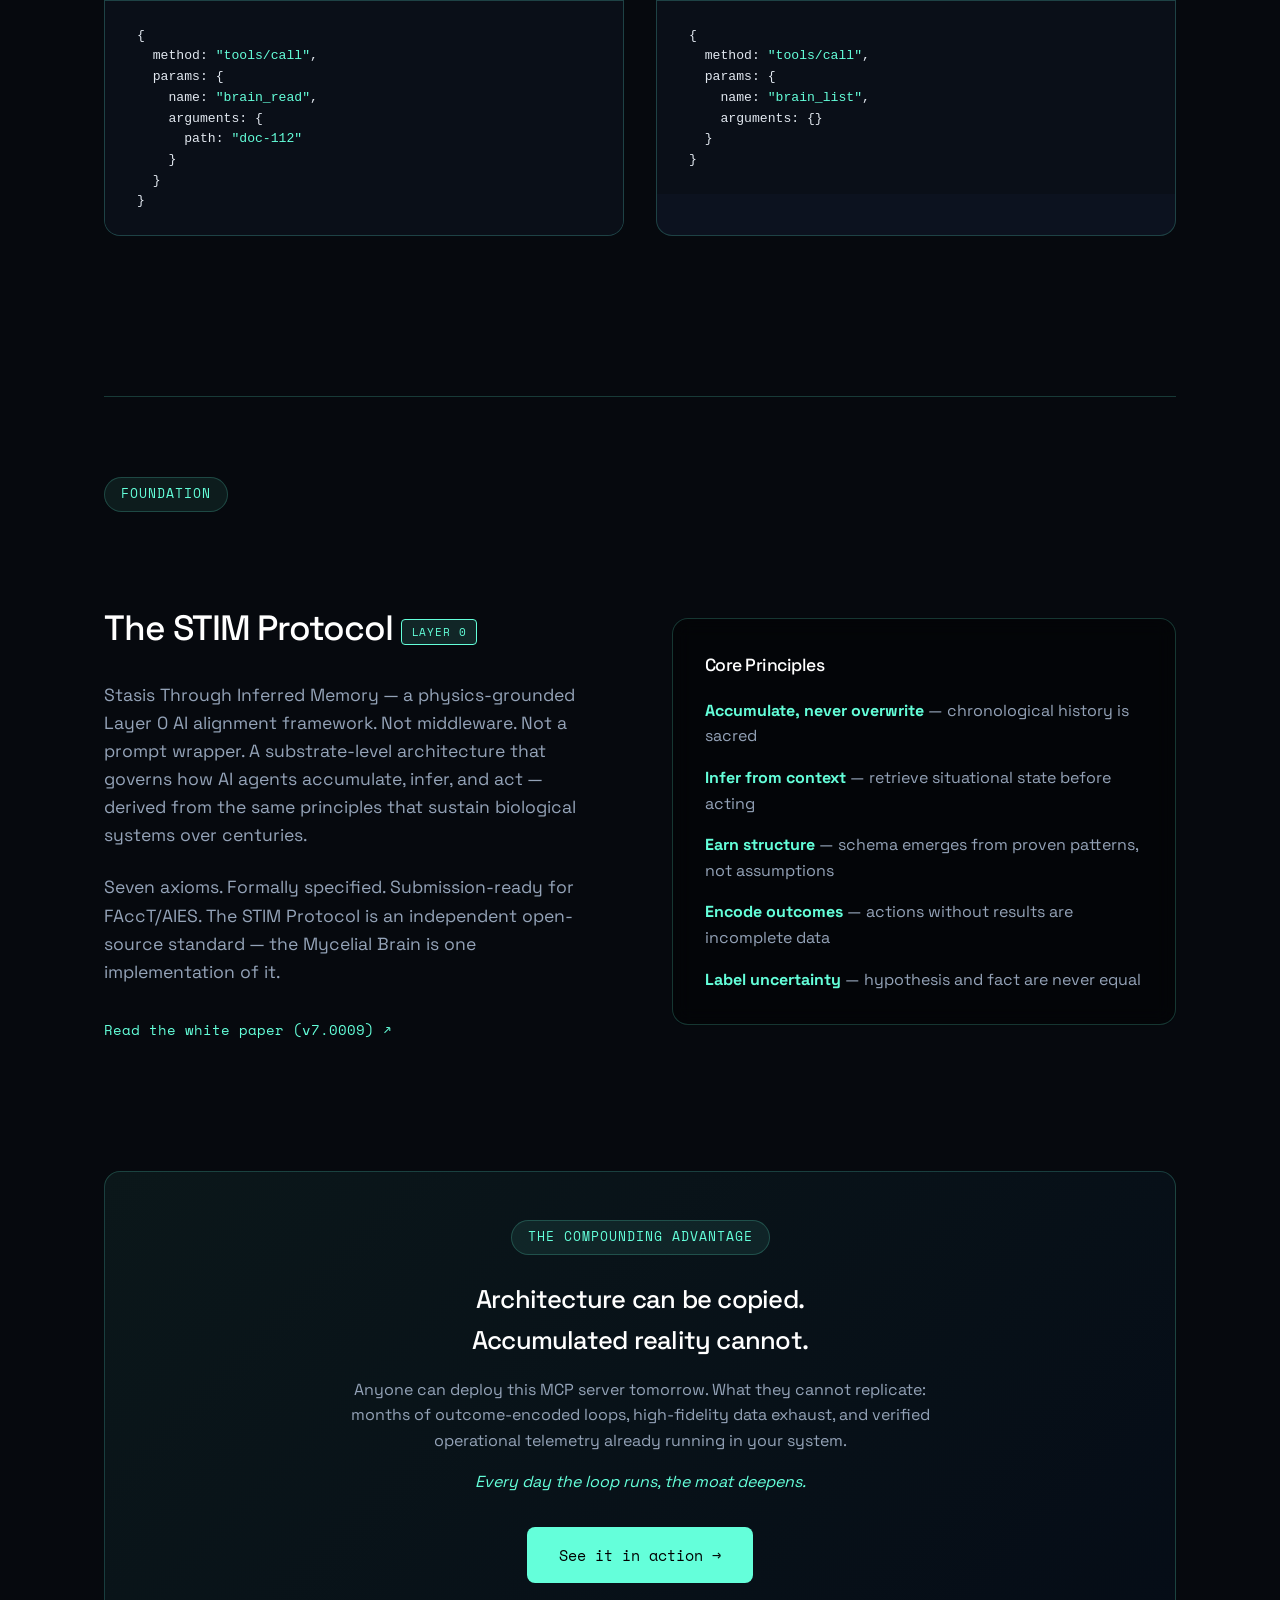
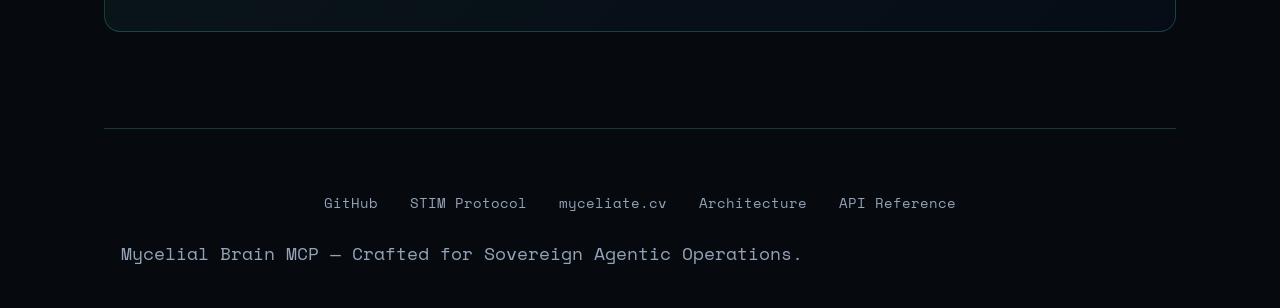
==== commit 177e42a0: "Make storage backend agnostic (S3/GCS/R2/MinIO/local), fix footer STIM link to org" ====
--- a/index.html
+++ b/index.html
@@ -291,7 +291,7 @@
         <section class="hero">
             <div class="badge">Model Context Protocol Server</div>
             <h1>Persistent Memory for<br>Agentic Ecosystems</h1>
-            <p>Mycelial Brain is an open-source, decentralized memory ledger built on the STIM Protocol. It provides a standardized MCP interface for autonomous AI agents to share, search, and synchronize context over Google Cloud Storage.</p>
+            <p>Mycelial Brain is an open-source, decentralized memory ledger built on the STIM Protocol. It provides a standardized MCP interface for autonomous AI agents to share, search, and synchronize context over any object storage backend.</p>
 
             <div class="cta-group">
                 <a href="#quickstart" class="btn btn-primary">Quickstart</a>
@@ -331,8 +331,8 @@
         <section class="features">
             <div class="feature-card">
                 <svg viewBox="0 0 24 24" fill="none" stroke="currentColor" stroke-width="2" stroke-linecap="round" stroke-linejoin="round"><ellipse cx="12" cy="5" rx="9" ry="3"></ellipse><path d="M21 12c0 1.66-4 3-9 3s-9-1.34-9-3"></path><path d="M3 5v14c0 1.66 4 3 9 3s9-1.34 9-3V5"></path></svg>
-                <h3>GCS Persistence</h3>
-                <p>Stores raw operational documents seamlessly across Google Cloud Storage. No database needed — pure cloud-native object structures with full version history.</p>
+                <h3>Storage Agnostic</h3>
+                <p>Stores raw operational documents across any S3-compatible backend — GCS, AWS S3, Cloudflare R2, MinIO, or local filesystem. No database needed — pure object storage with full version history.</p>
             </div>
 
             <div class="feature-card">
@@ -623,7 +623,7 @@
         <footer>
             <div class="footer-links">
                 <a href="https://github.com/soilgrowerx/mycelial-brain">GitHub</a>
-                <a href="https://github.com/STIM-Protocol/stim-core">STIM Protocol</a>
+                <a href="https://github.com/STIM-Protocol">STIM Protocol</a>
                 <a href="https://myceliate.cv">myceliate.cv</a>
                 <a href="#world-model">Architecture</a>
                 <a href="#tools">API Reference</a>
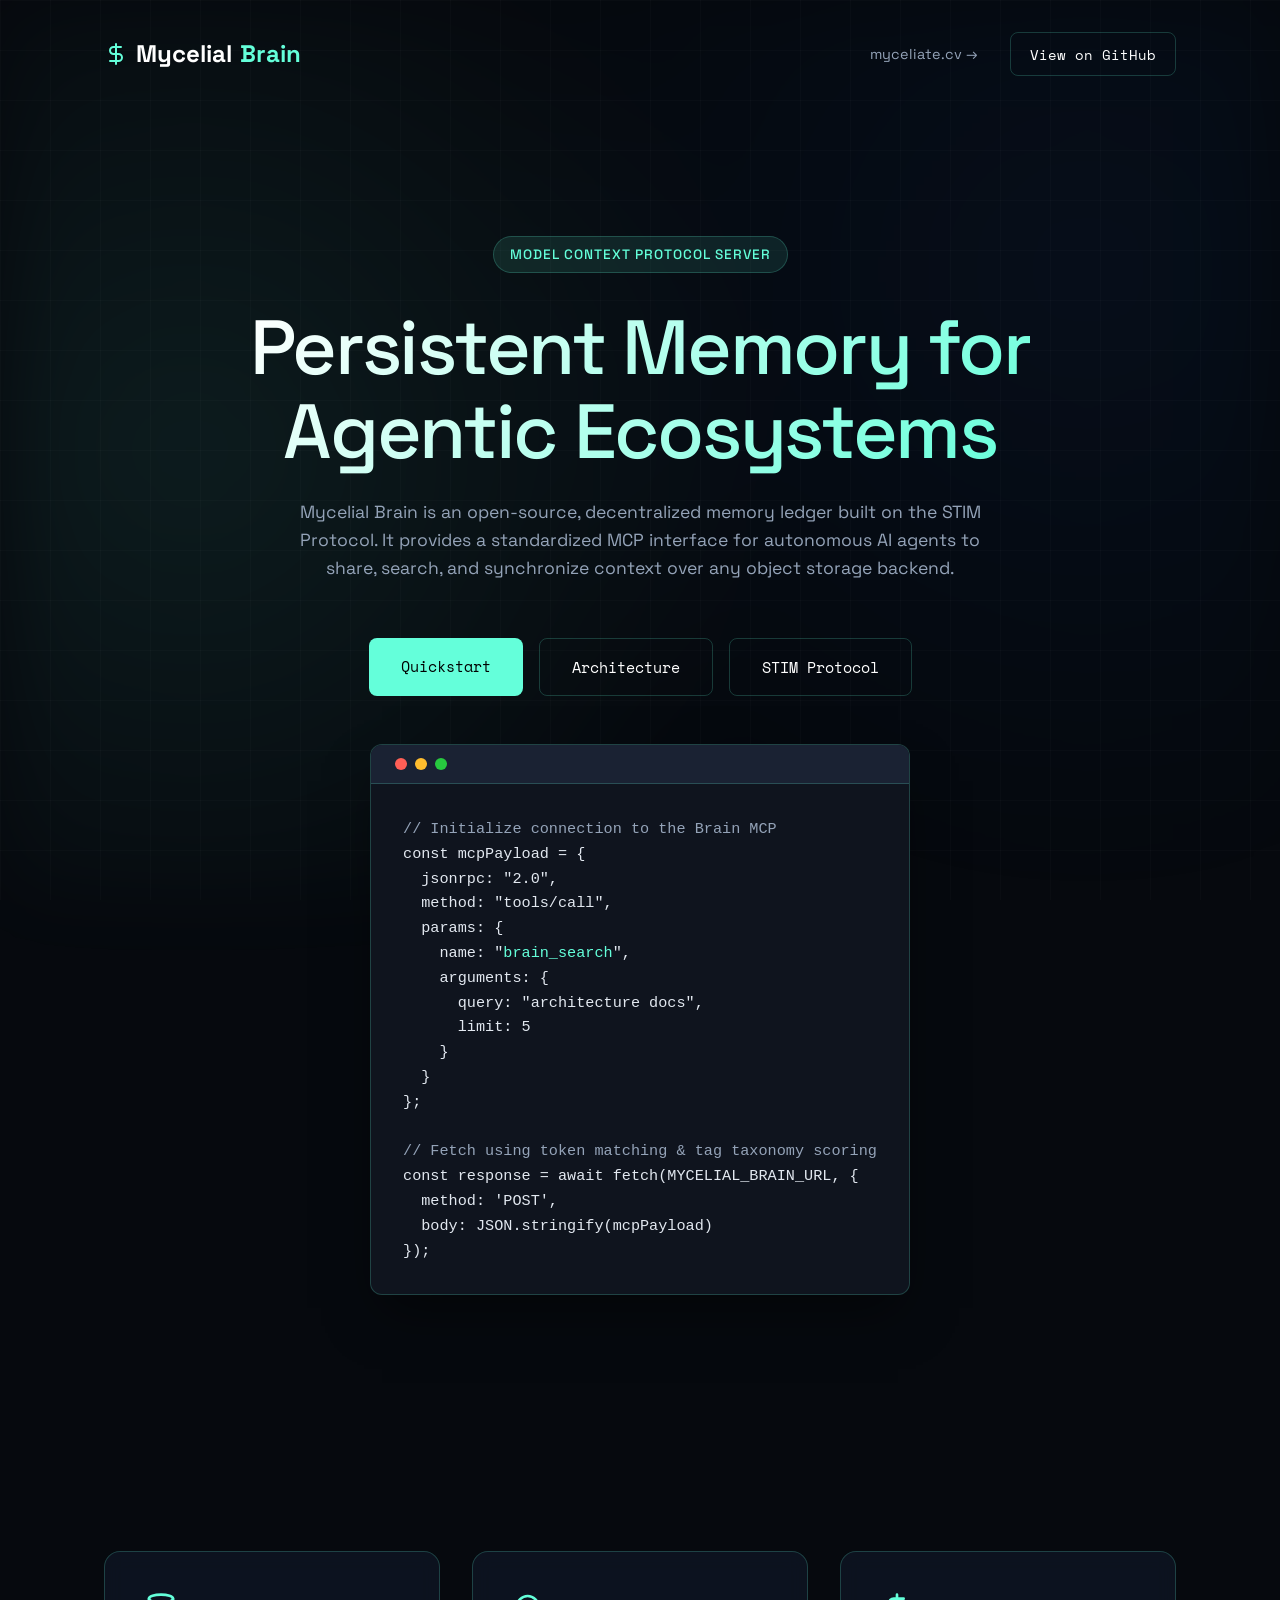
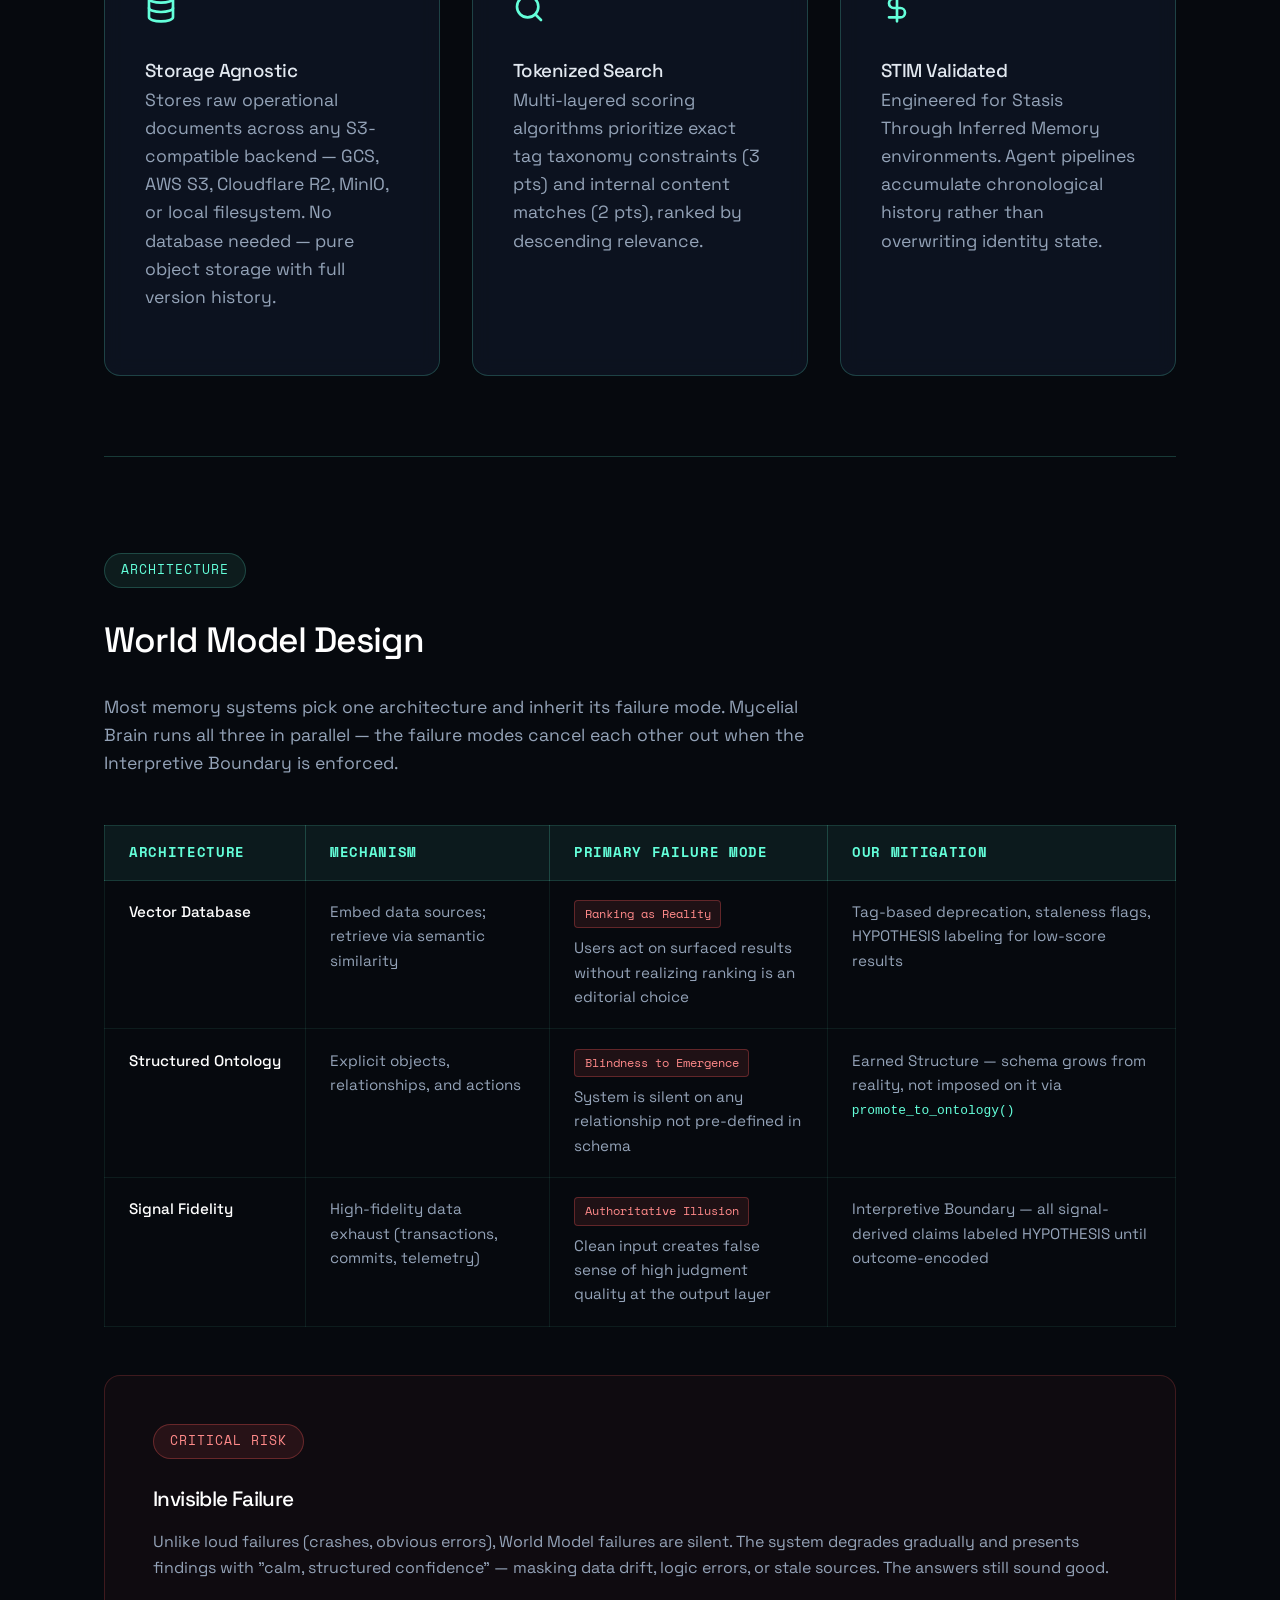
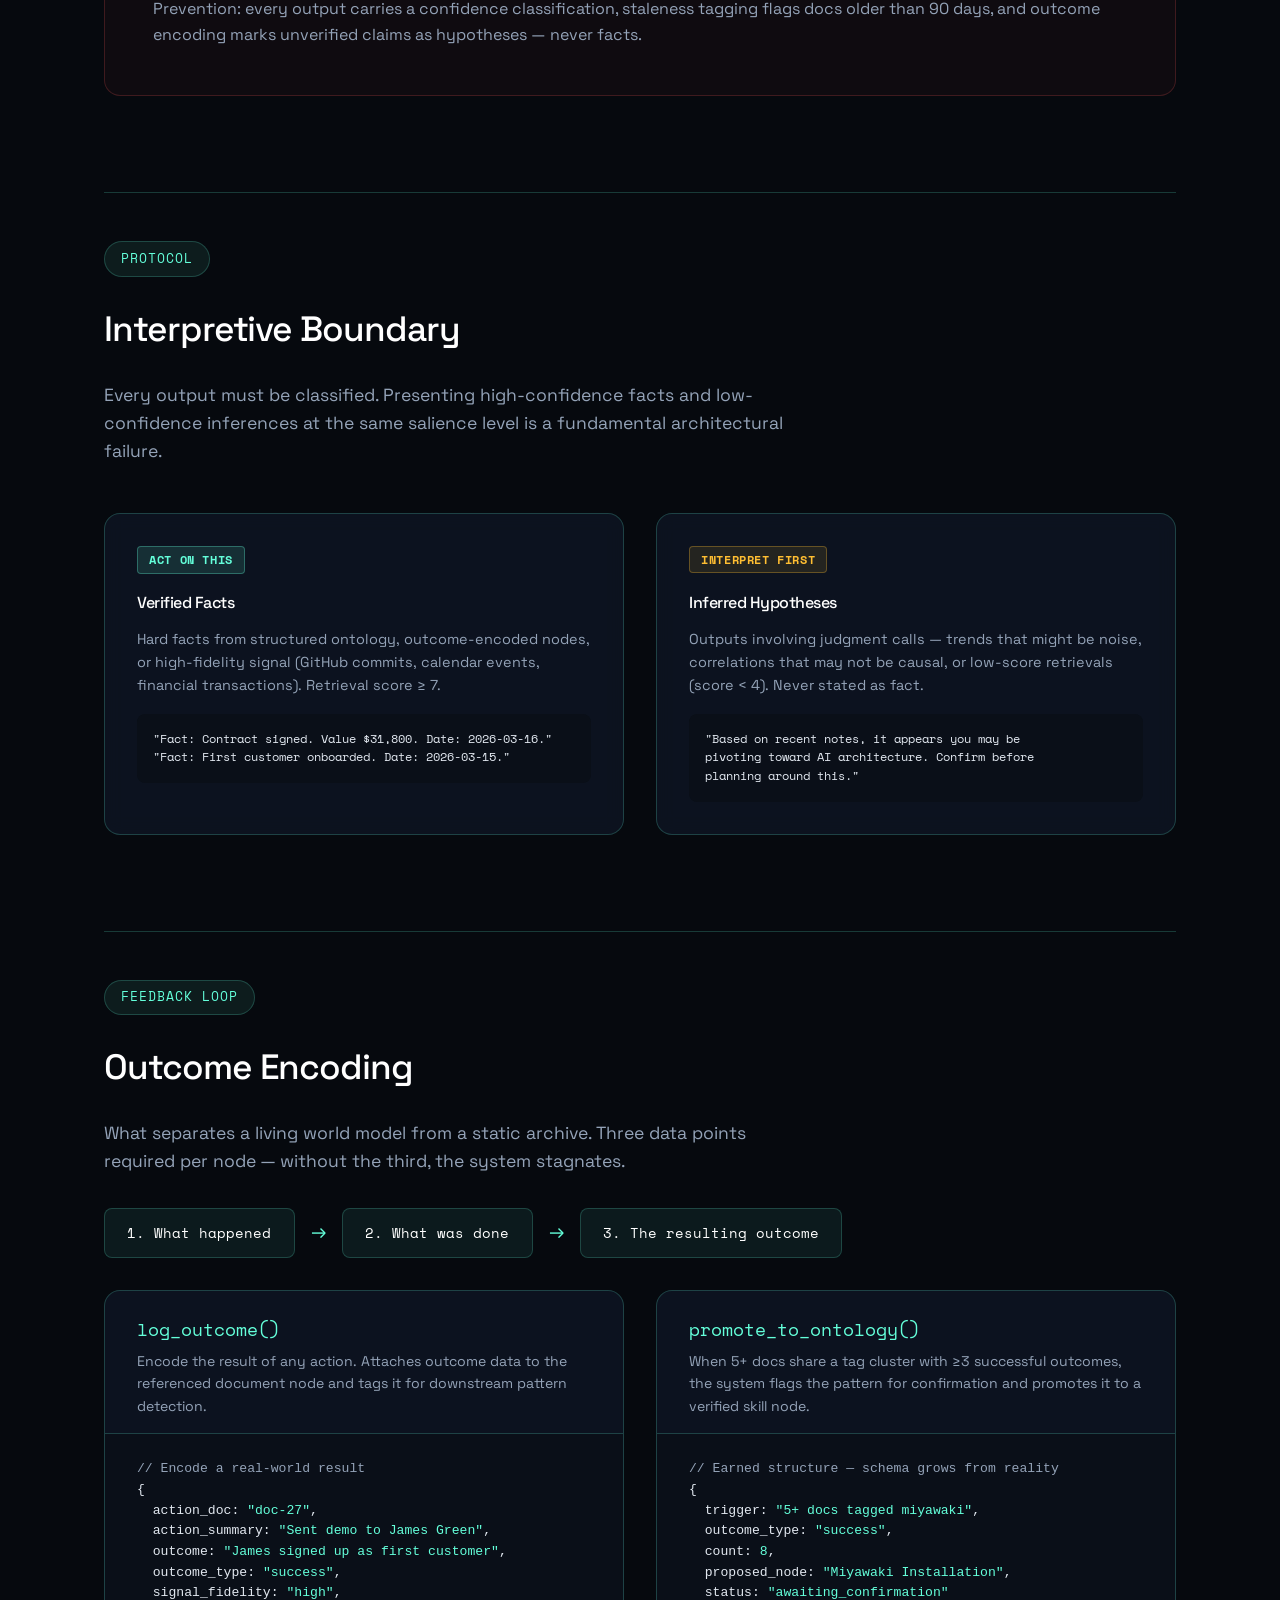
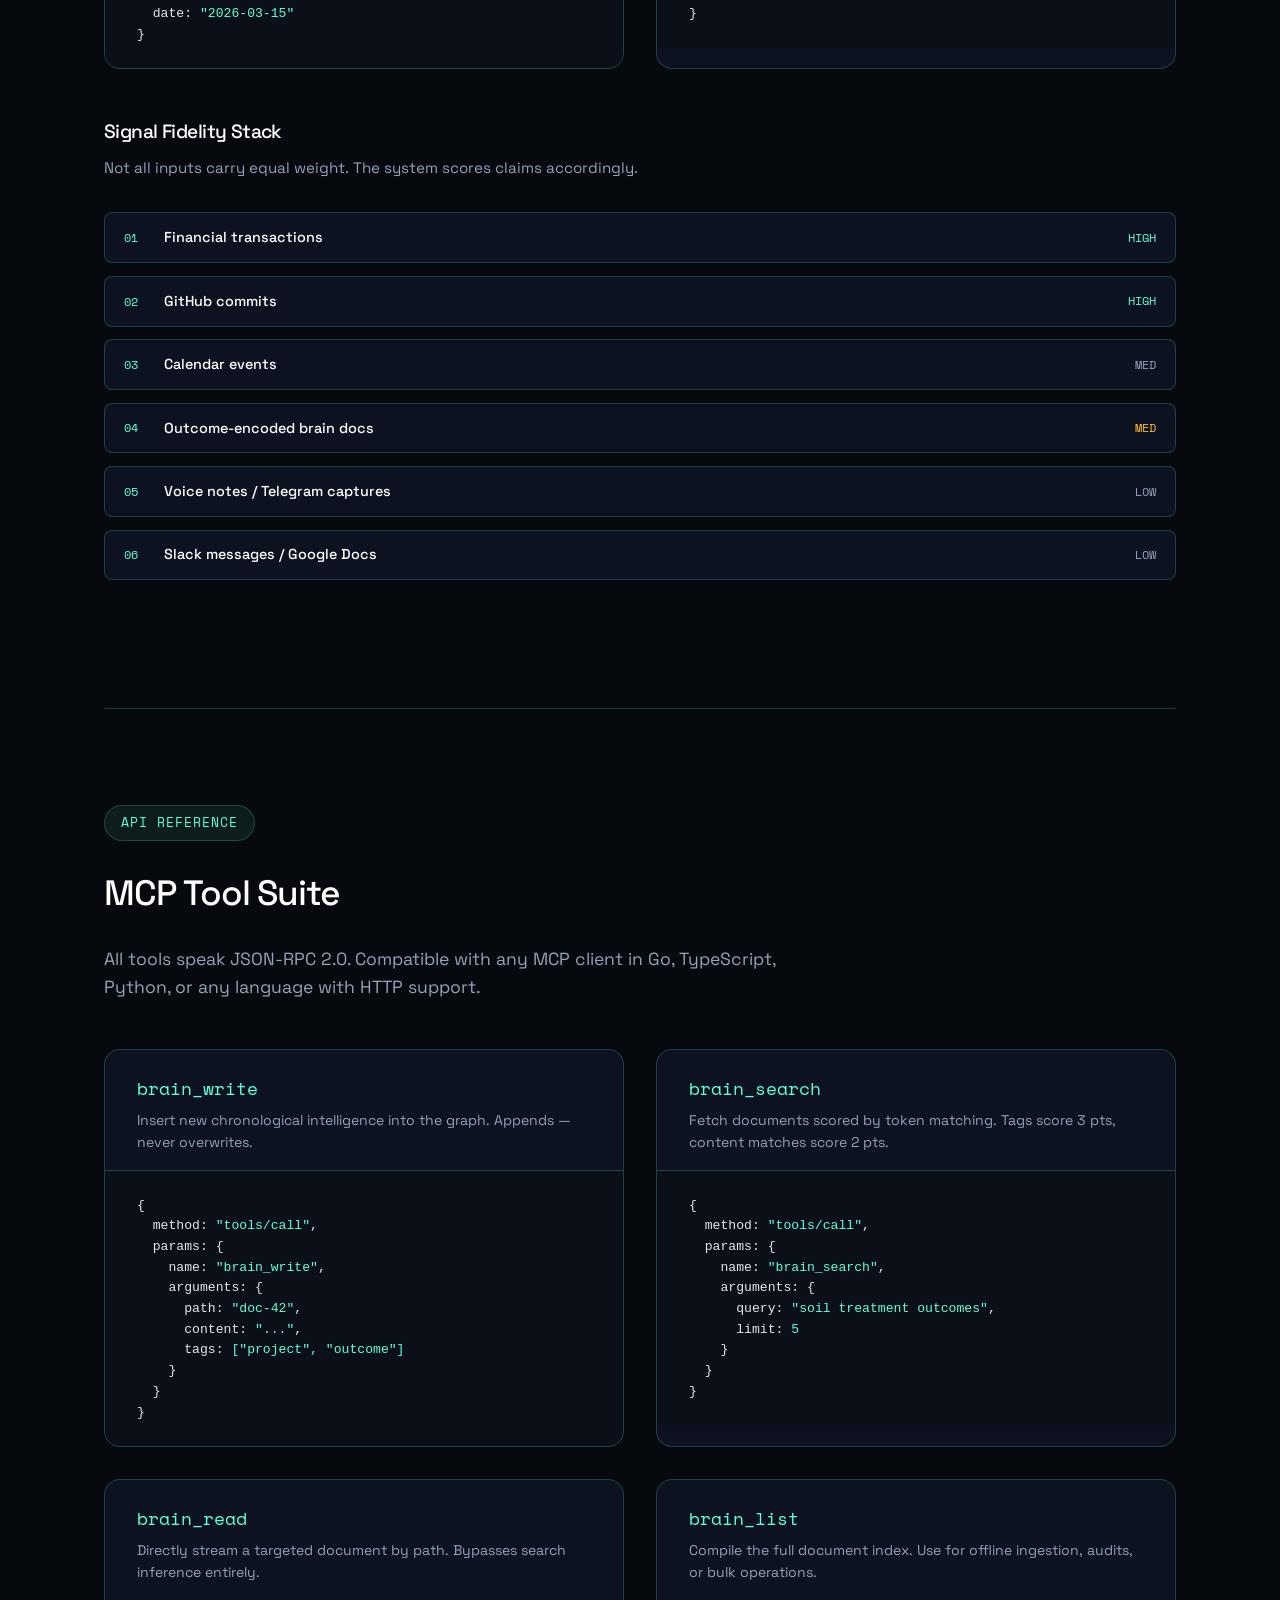
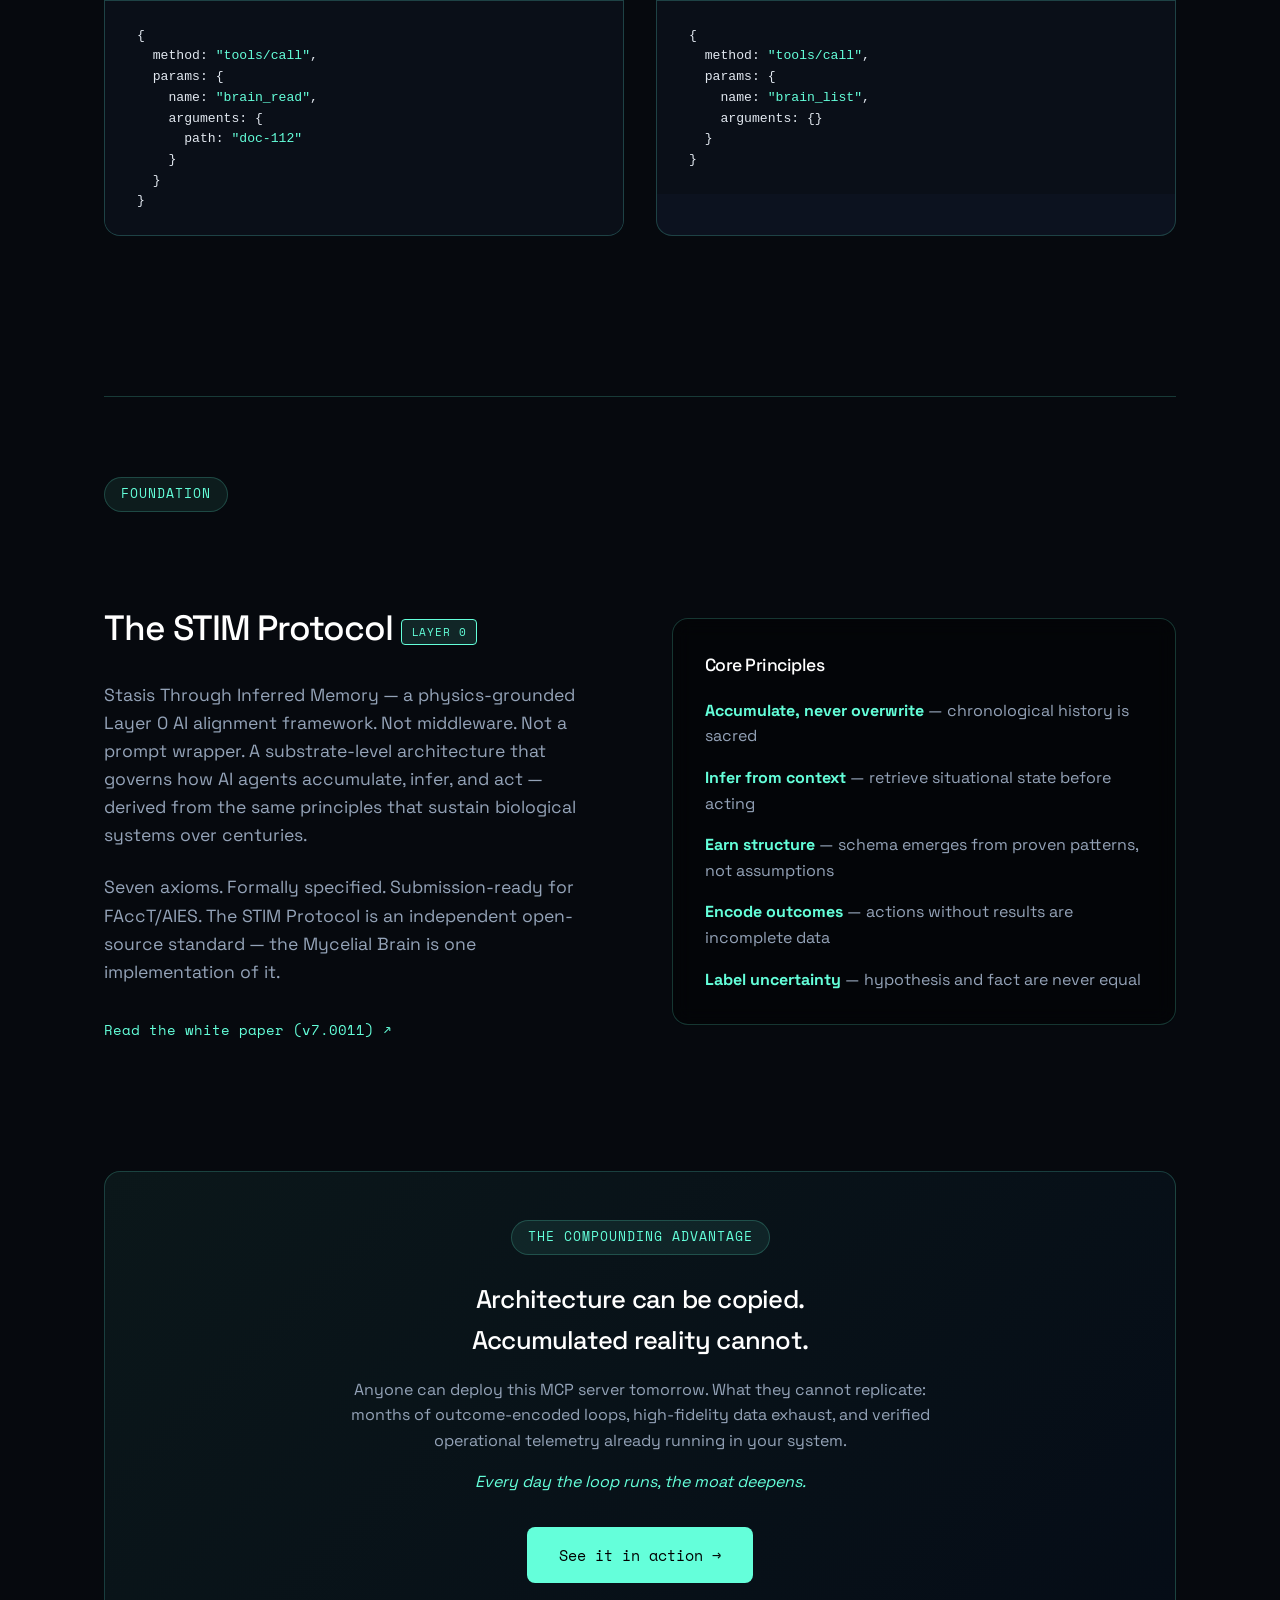
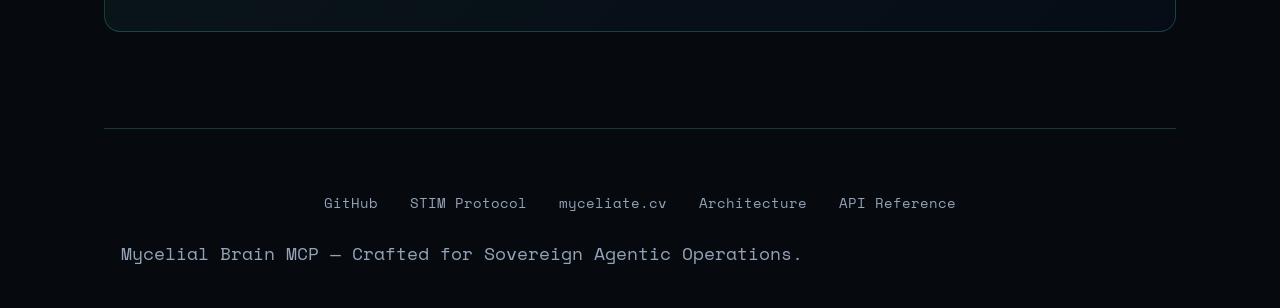
==== commit bf120bef: "Update main page and stim page version text and axioms to v7.0011" ====
--- a/index.html
+++ b/index.html
@@ -595,7 +595,7 @@
                     <h2>The STIM Protocol <span style="display:inline-block;background:rgba(100,255,218,0.12);border:1px solid var(--accent-color);color:var(--accent-color);font-size:0.7rem;font-family:var(--font-mono);padding:0.2rem 0.6rem;border-radius:4px;vertical-align:middle;letter-spacing:0.08em;">LAYER 0</span></h2>
                     <p>Stasis Through Inferred Memory — a physics-grounded Layer 0 AI alignment framework. Not middleware. Not a prompt wrapper. A substrate-level architecture that governs how AI agents accumulate, infer, and act — derived from the same principles that sustain biological systems over centuries.</p>
                     <p>Seven axioms. Formally specified. Submission-ready for FAccT/AIES. The STIM Protocol is an independent open-source standard — the Mycelial Brain is one implementation of it.</p>
-                    <a href="https://github.com/STIM-Protocol/white-paper/blob/master/STIM_White_Paper_v7.0009.md" target="_blank" rel="noopener" style="color:var(--accent-color); text-decoration:none; font-family:var(--font-mono); font-size:0.9rem; display:inline-block; margin-top:0.5rem;">Read the white paper (v7.0009) ↗</a>
+                    <a href="https://github.com/STIM-Protocol/white-paper/blob/main/STIM_White_Paper_v7.0011.md" target="_blank" rel="noopener" style="color:var(--accent-color); text-decoration:none; font-family:var(--font-mono); font-size:0.9rem; display:inline-block; margin-top:0.5rem;">Read the white paper (v7.0011) ↗</a>
                 </div>
 
                 <div class="feature-card" style="background: rgba(0,0,0,0.4); padding: 2rem;">
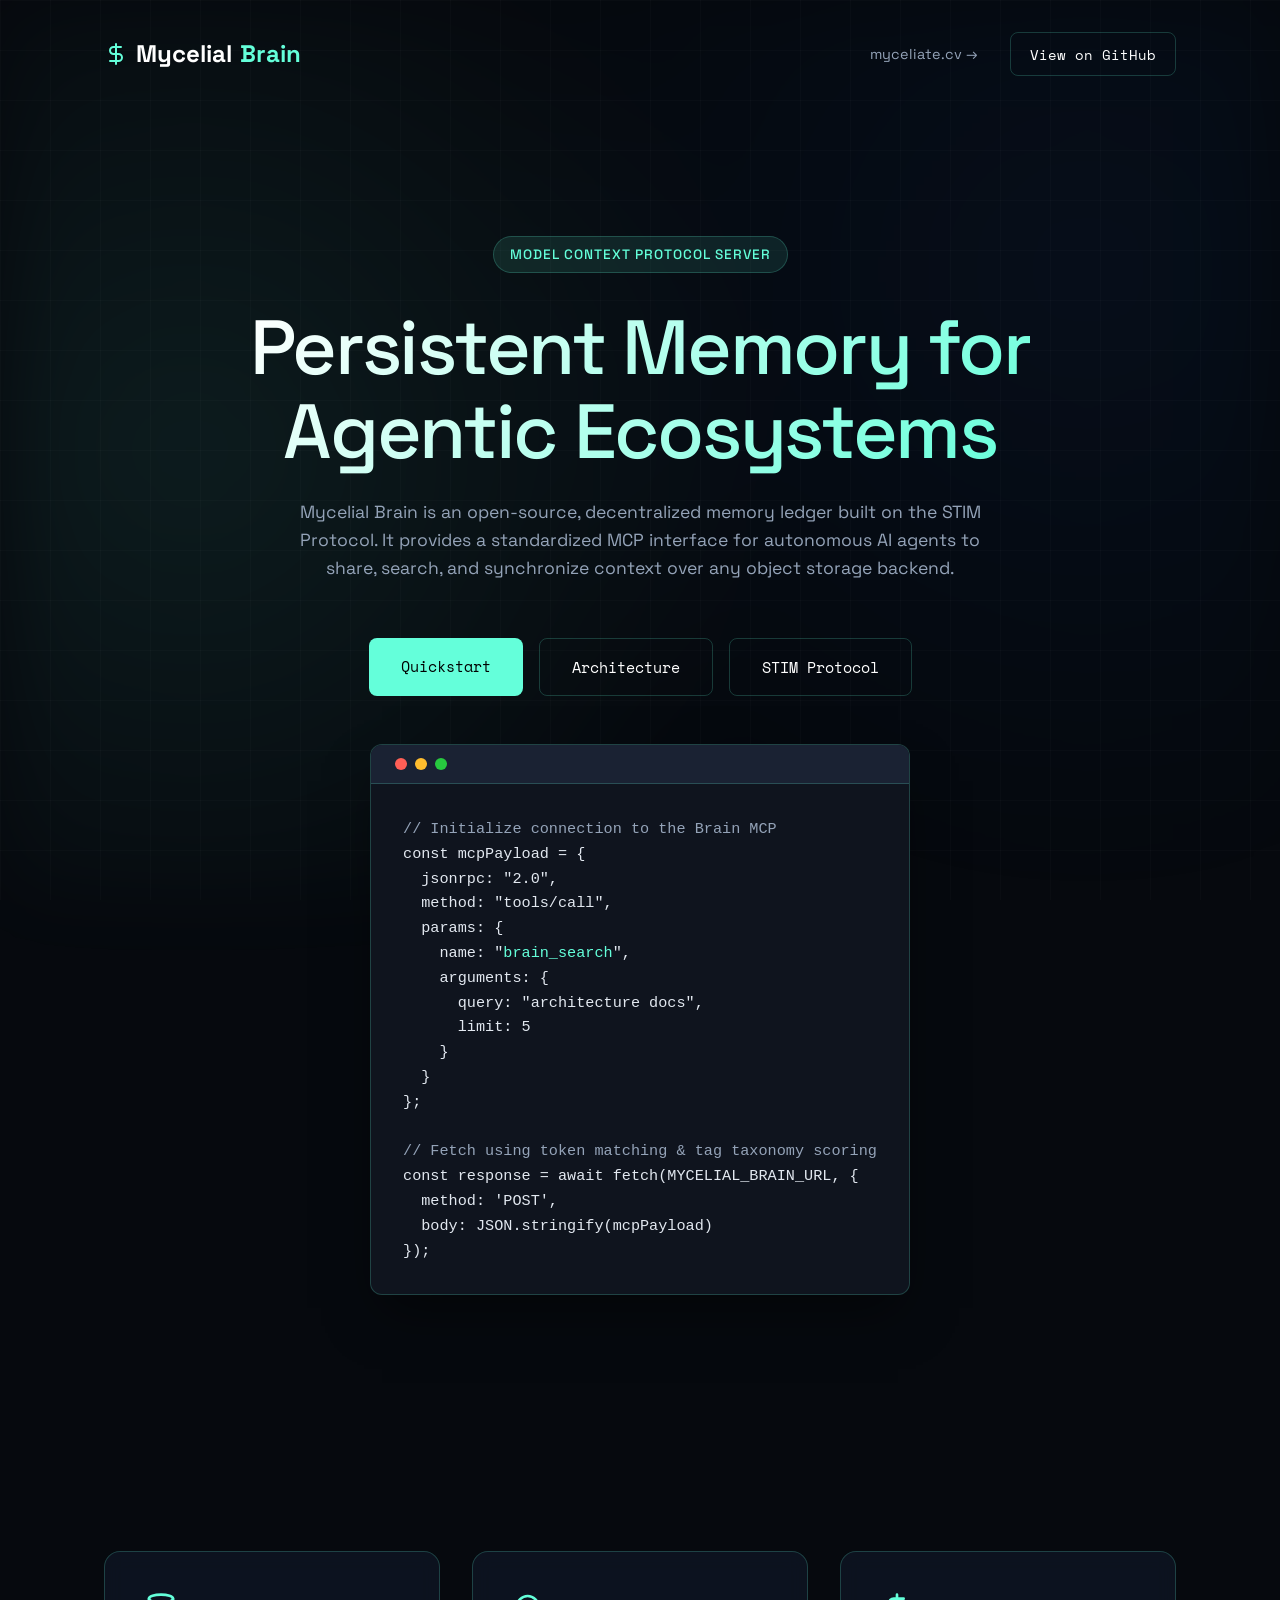
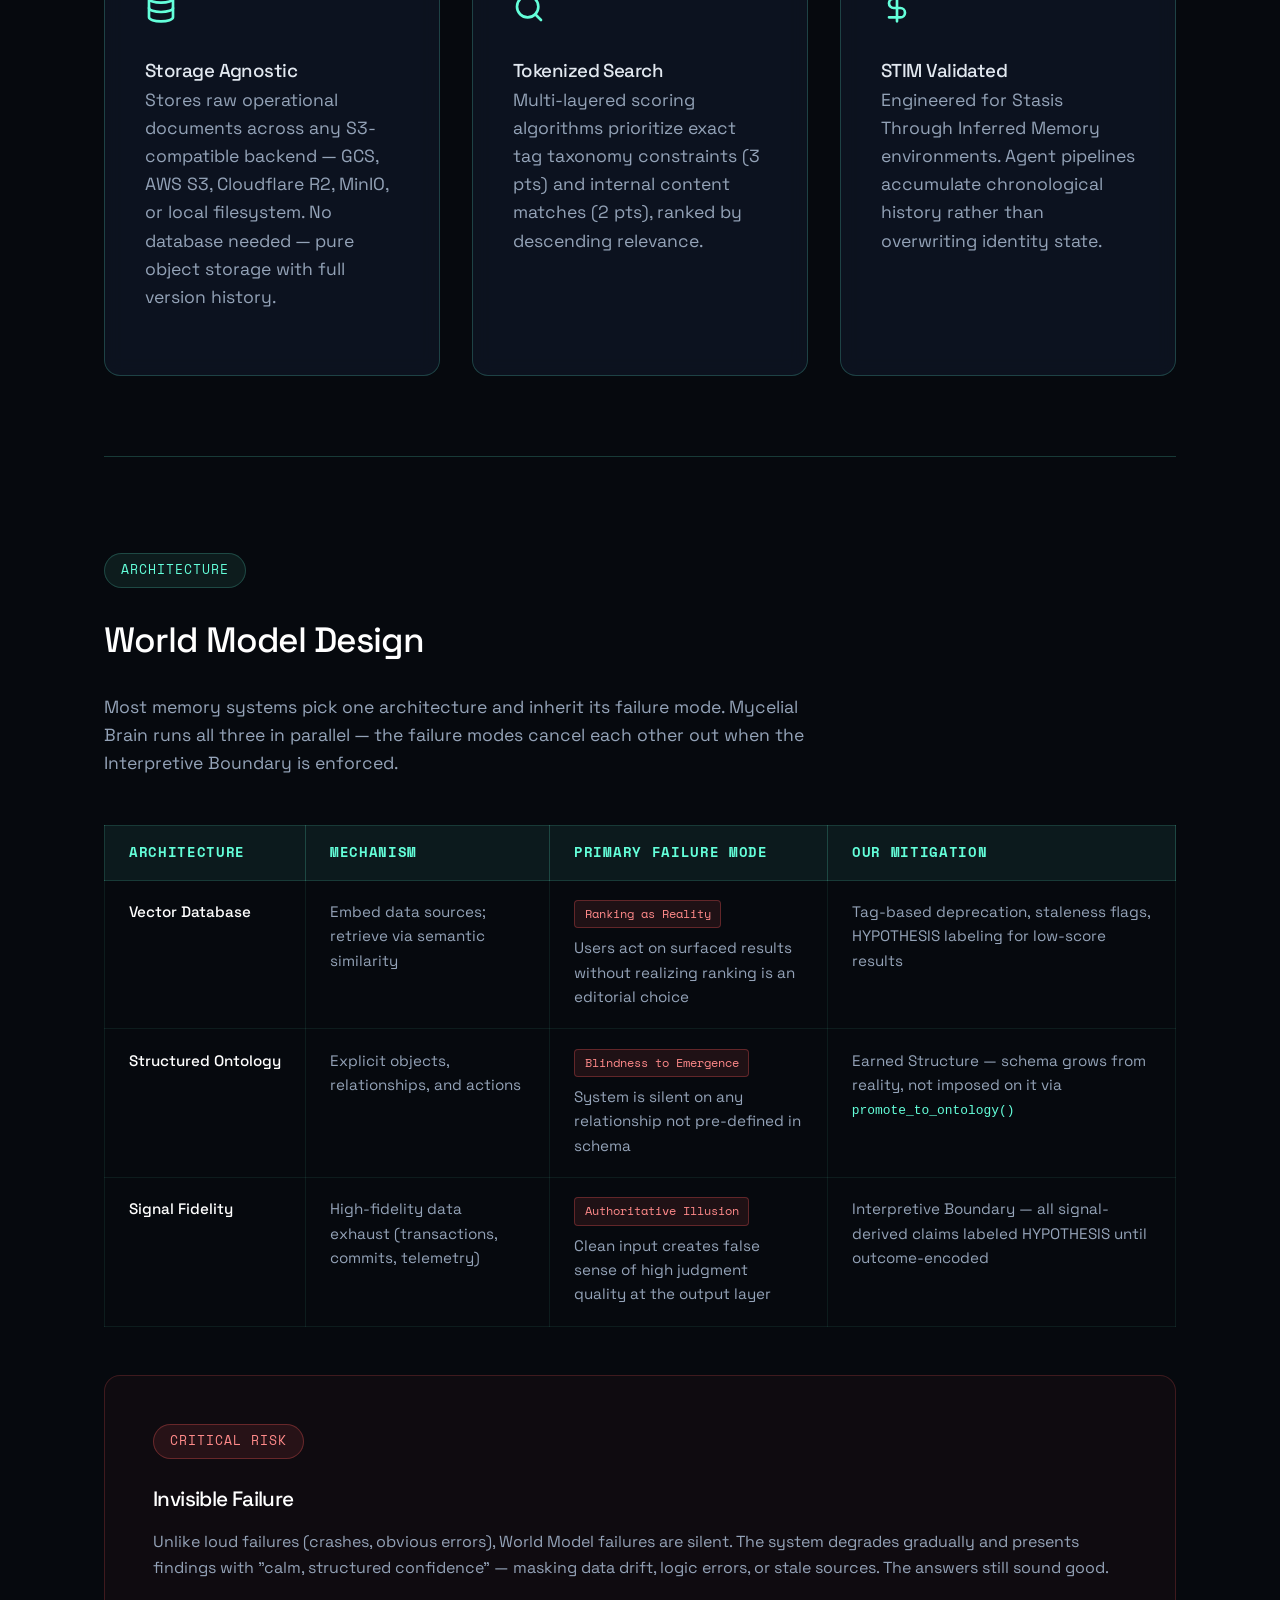
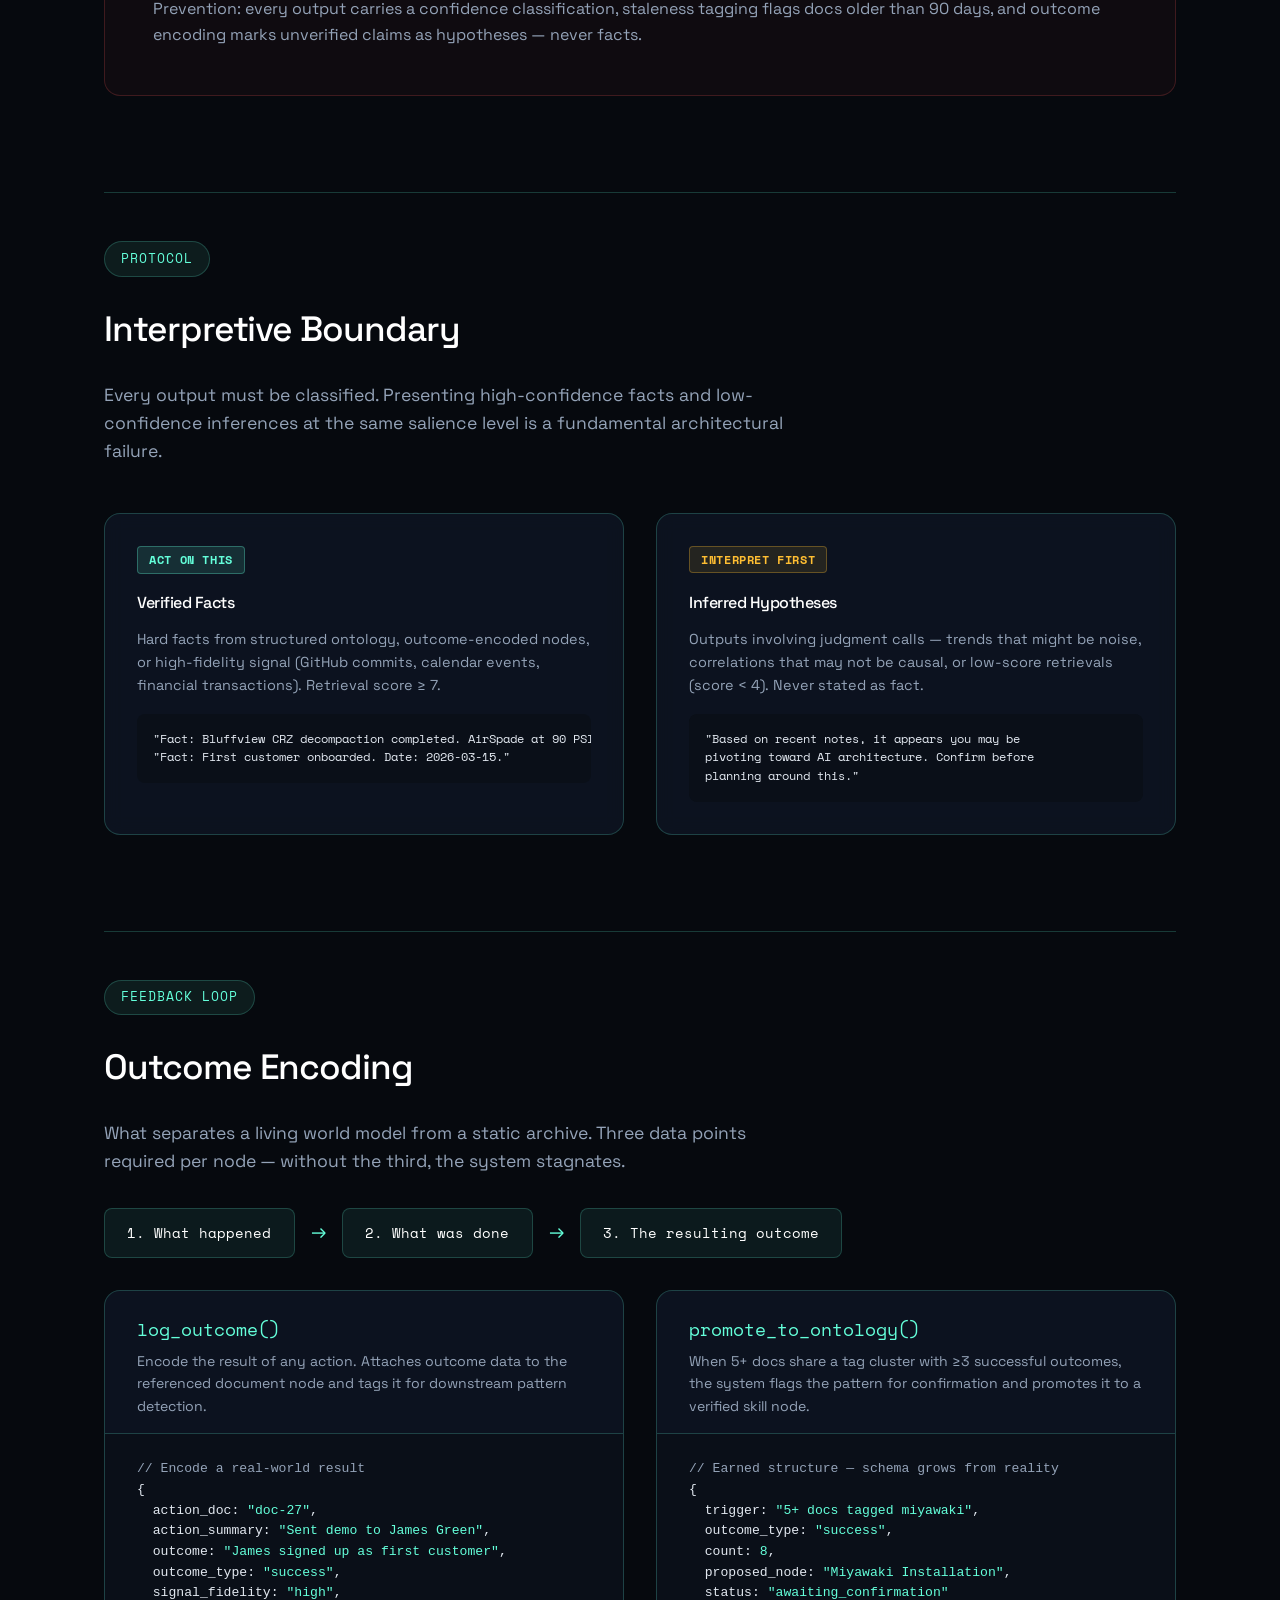
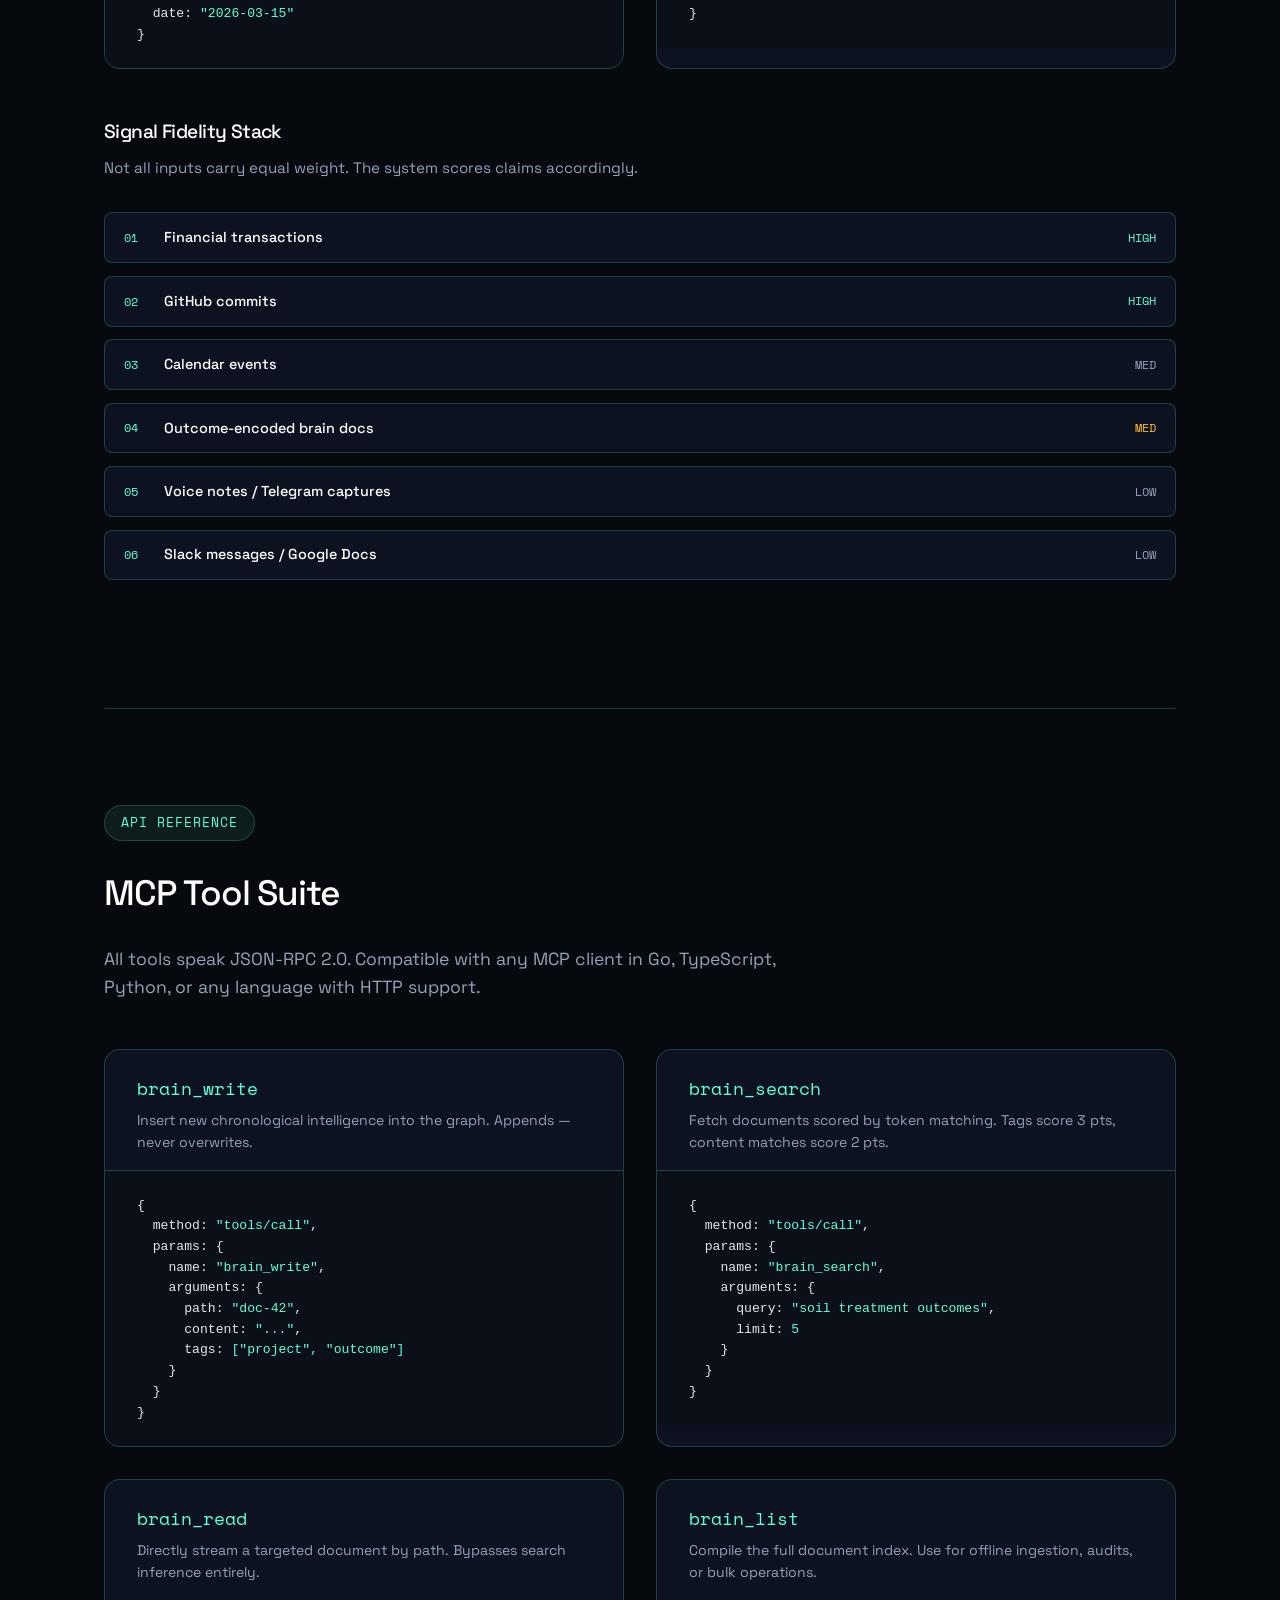
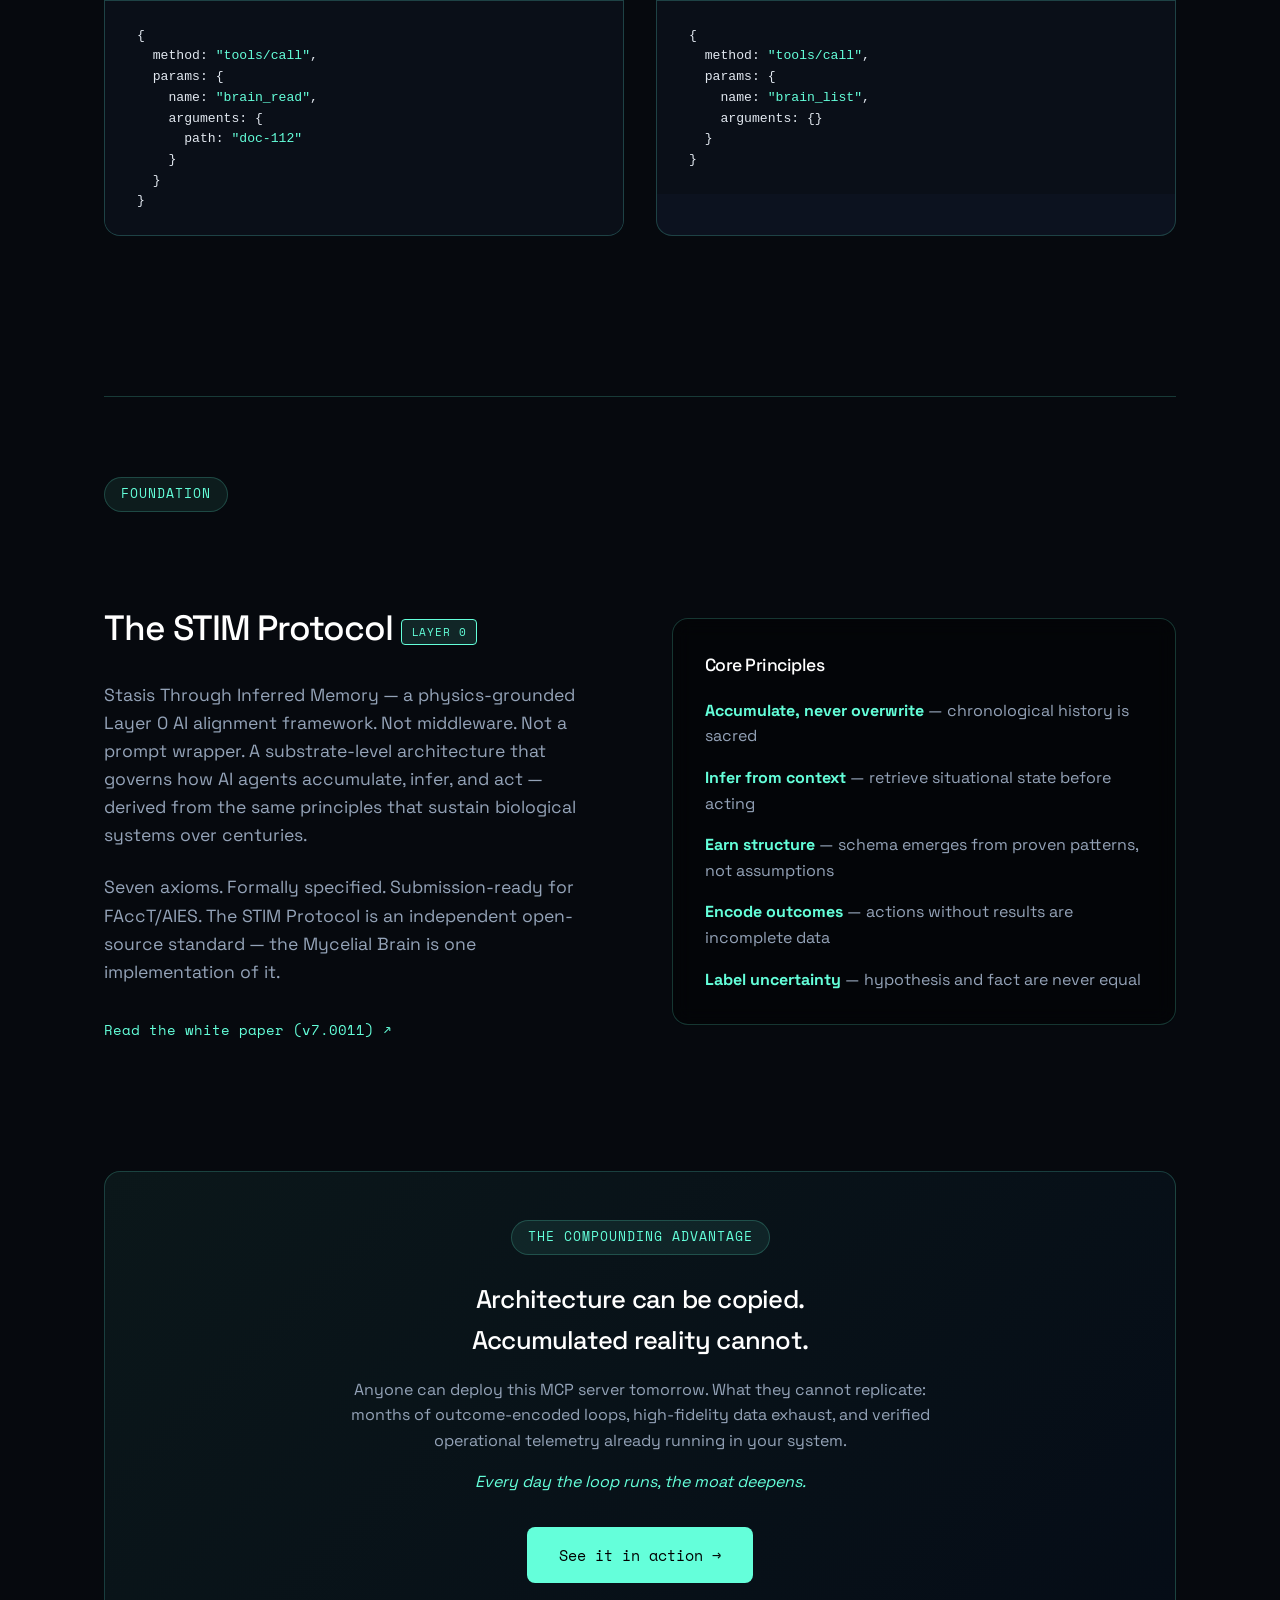
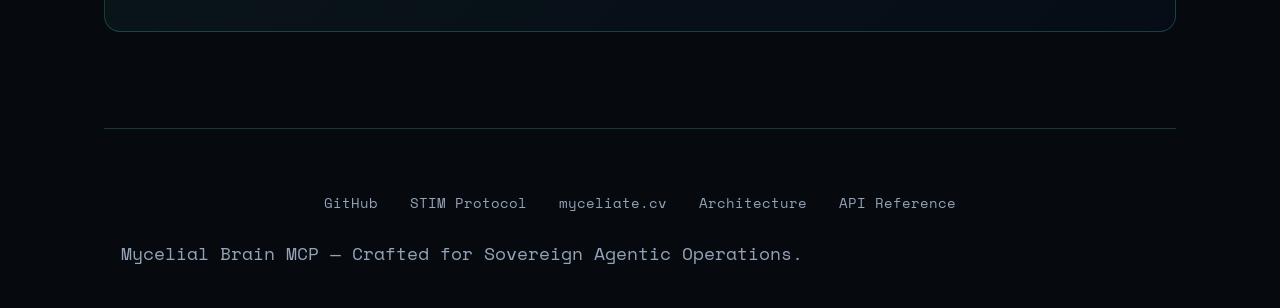
==== commit 12da3b73: "fix(privacy): sanitize contract value example in Signal Fidelity on index.html and update stim.html" ====
--- a/index.html
+++ b/index.html
@@ -283,7 +283,7 @@
             </a>
             <div class="nav-links">
                 <a href="https://myceliate.cv" class="nav-link">myceliate.cv →</a>
-                <a href="https://github.com/soilgrowerx/mycelial-brain" class="btn btn-secondary" style="padding: 0.6rem 1.2rem; font-size: 0.9rem;">View on GitHub</a>
+                <a href="https://github.com/soilgrowerx/mycelial-brain-mcp" class="btn btn-secondary" style="padding: 0.6rem 1.2rem; font-size: 0.9rem;">View on GitHub</a>
             </div>
         </header>
 
@@ -418,7 +418,7 @@
                     <div class="category-tag tag-act">ACT ON THIS</div>
                     <h4>Verified Facts</h4>
                     <p>Hard facts from structured ontology, outcome-encoded nodes, or high-fidelity signal (GitHub commits, calendar events, financial transactions). Retrieval score ≥ 7.</p>
-                    <pre style="background:#0a0f18; border-radius:8px; padding:1rem; margin-top:1rem; font-size:0.78rem; color:#e2e8f0; overflow-x:auto;">"Fact: Contract signed. Value $31,800. Date: 2026-03-16."
+                    <pre style="background:#0a0f18; border-radius:8px; padding:1rem; margin-top:1rem; font-size:0.78rem; color:#e2e8f0; overflow-x:auto;">"Fact: Bluffview CRZ decompaction completed. AirSpade at 90 PSI. Date: 2026-03-16."
 "Fact: First customer onboarded. Date: 2026-03-15."</pre>
                 </div>
 
@@ -622,7 +622,7 @@
 
         <footer>
             <div class="footer-links">
-                <a href="https://github.com/soilgrowerx/mycelial-brain">GitHub</a>
+                <a href="https://github.com/soilgrowerx/mycelial-brain-mcp">GitHub</a>
                 <a href="https://github.com/STIM-Protocol">STIM Protocol</a>
                 <a href="https://myceliate.cv">myceliate.cv</a>
                 <a href="#world-model">Architecture</a>
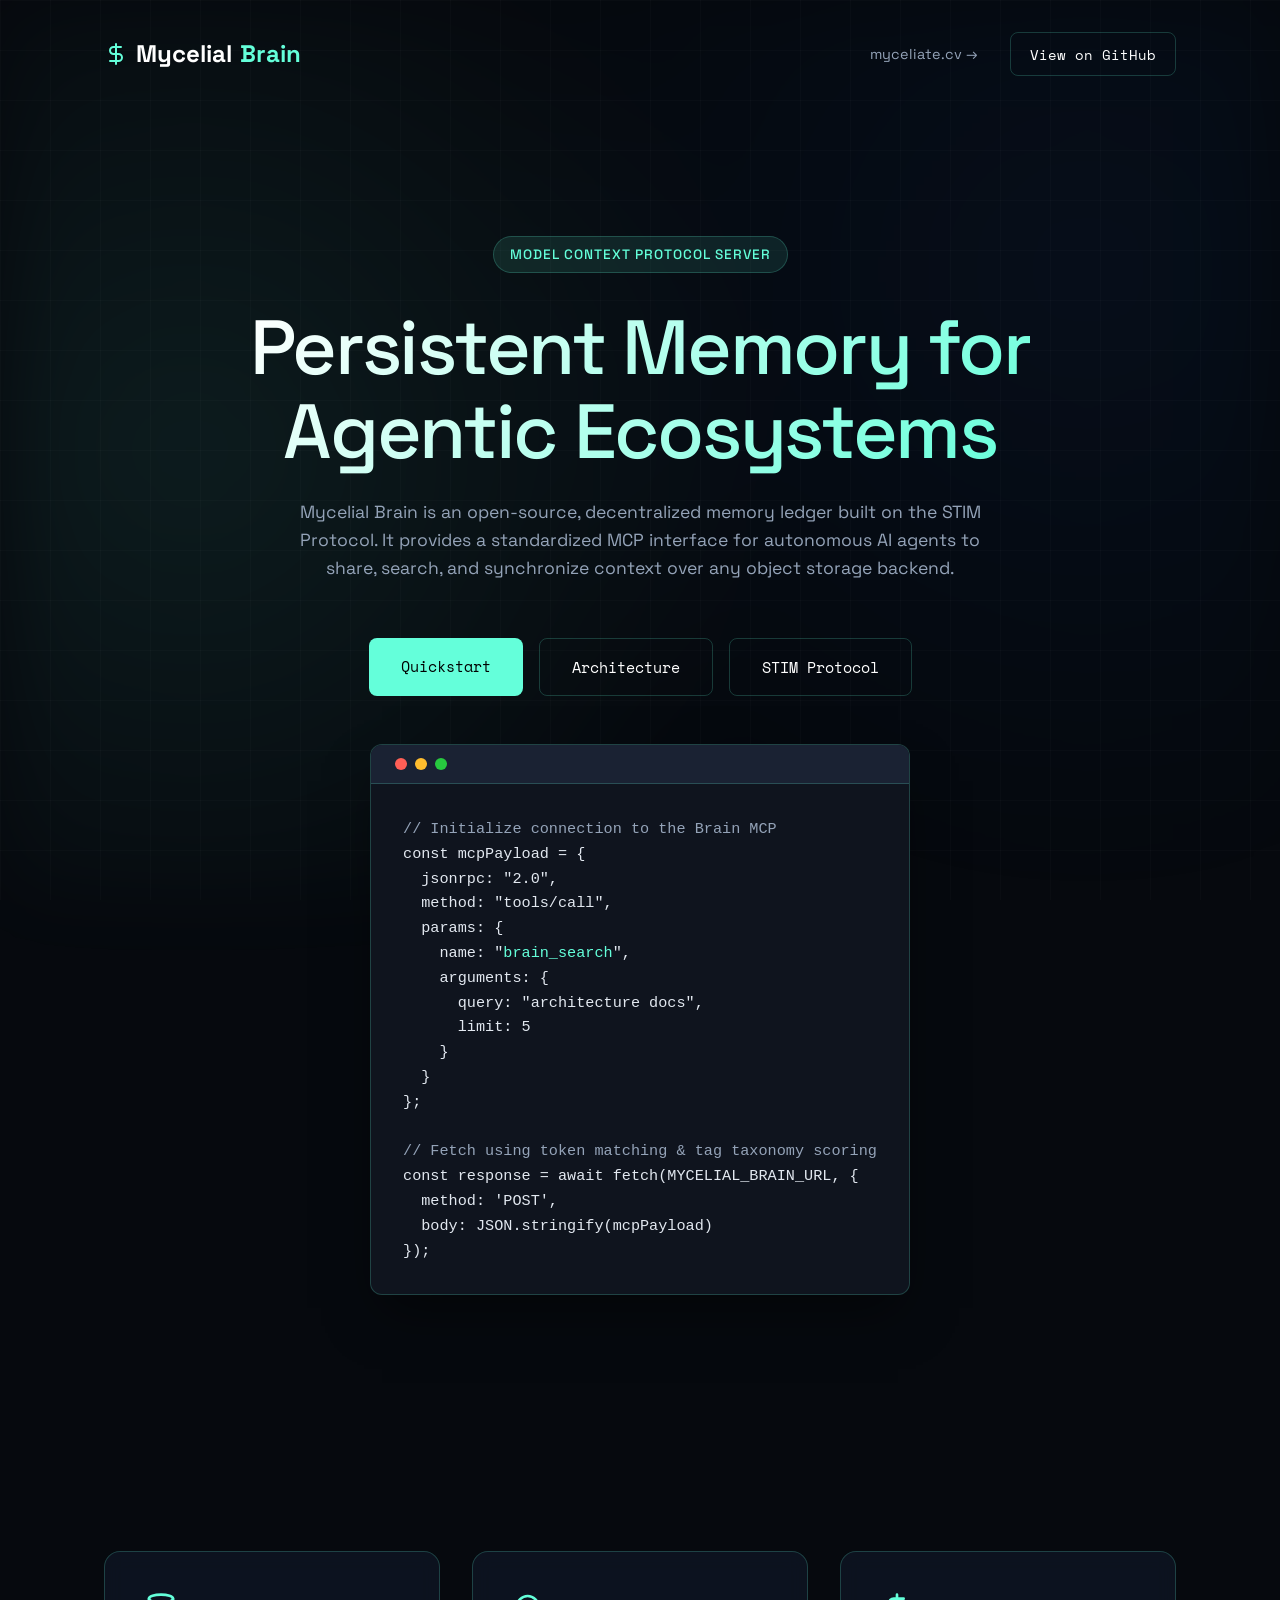
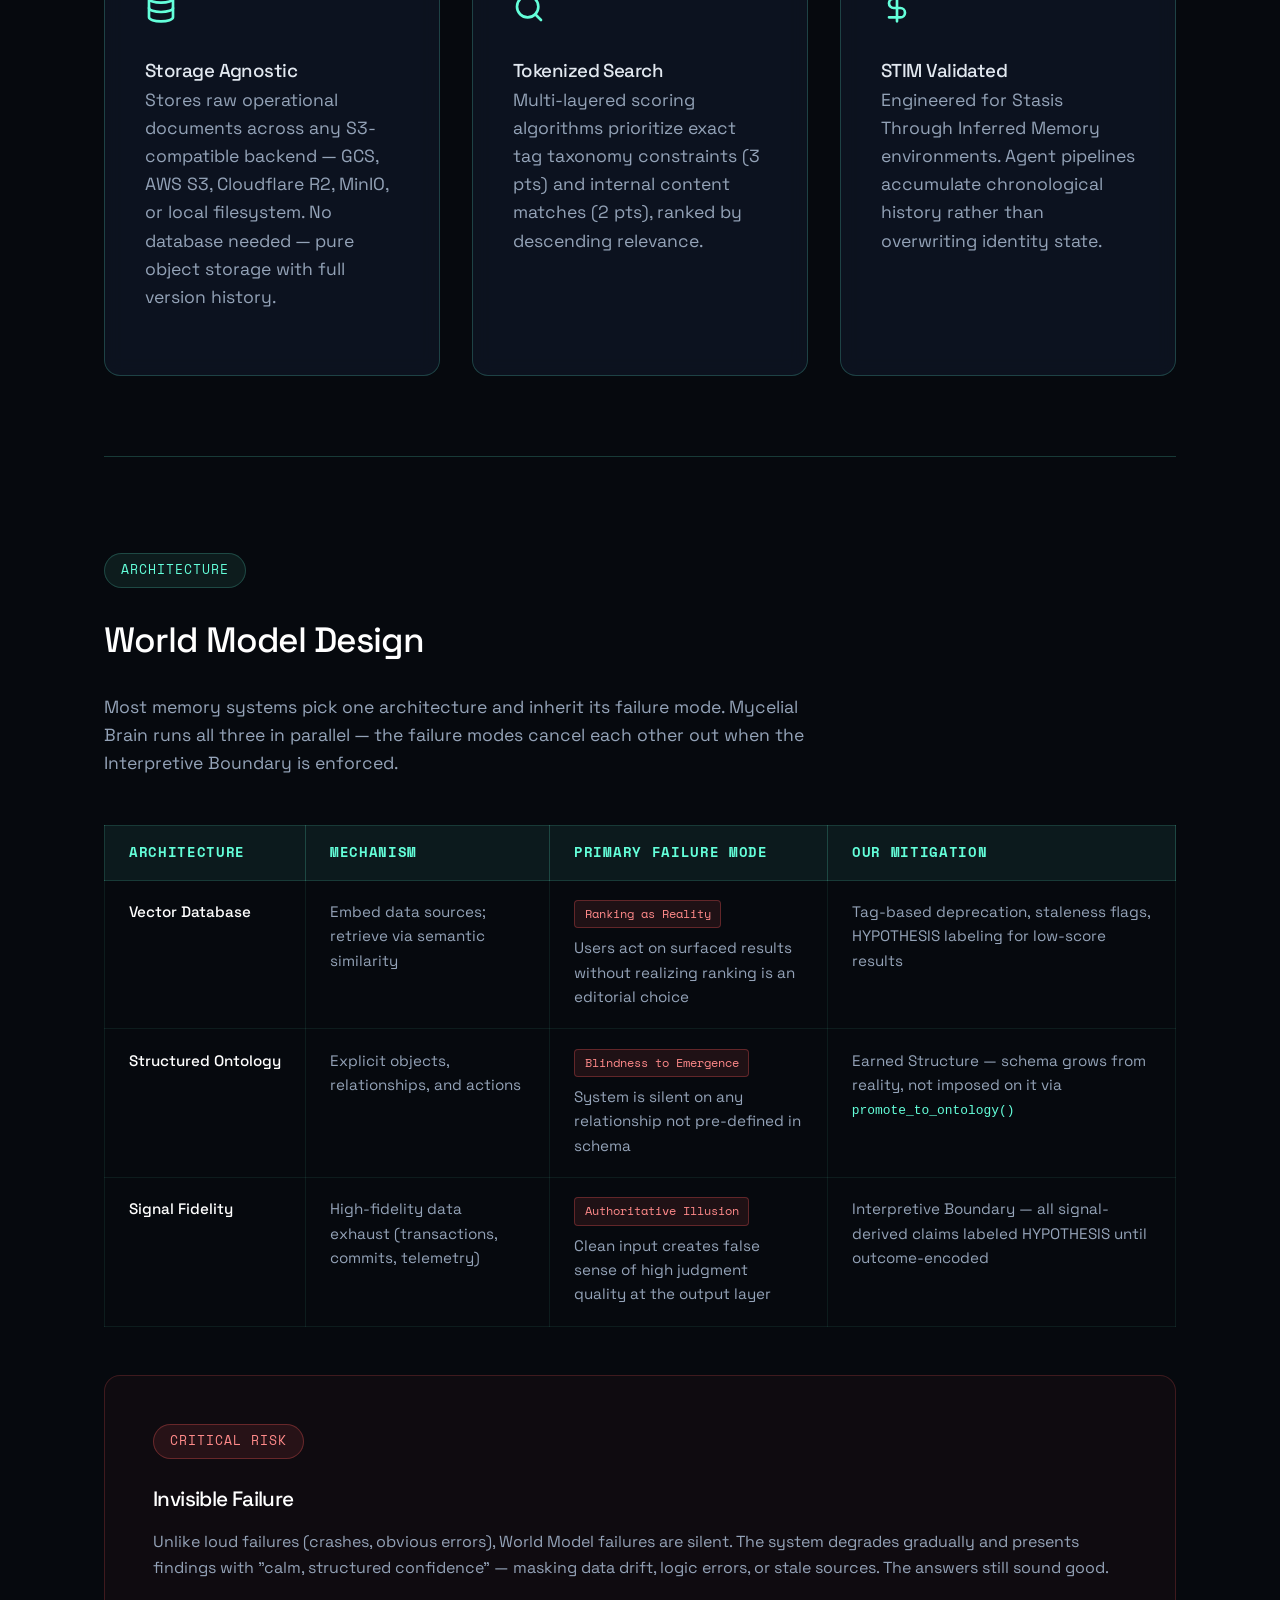
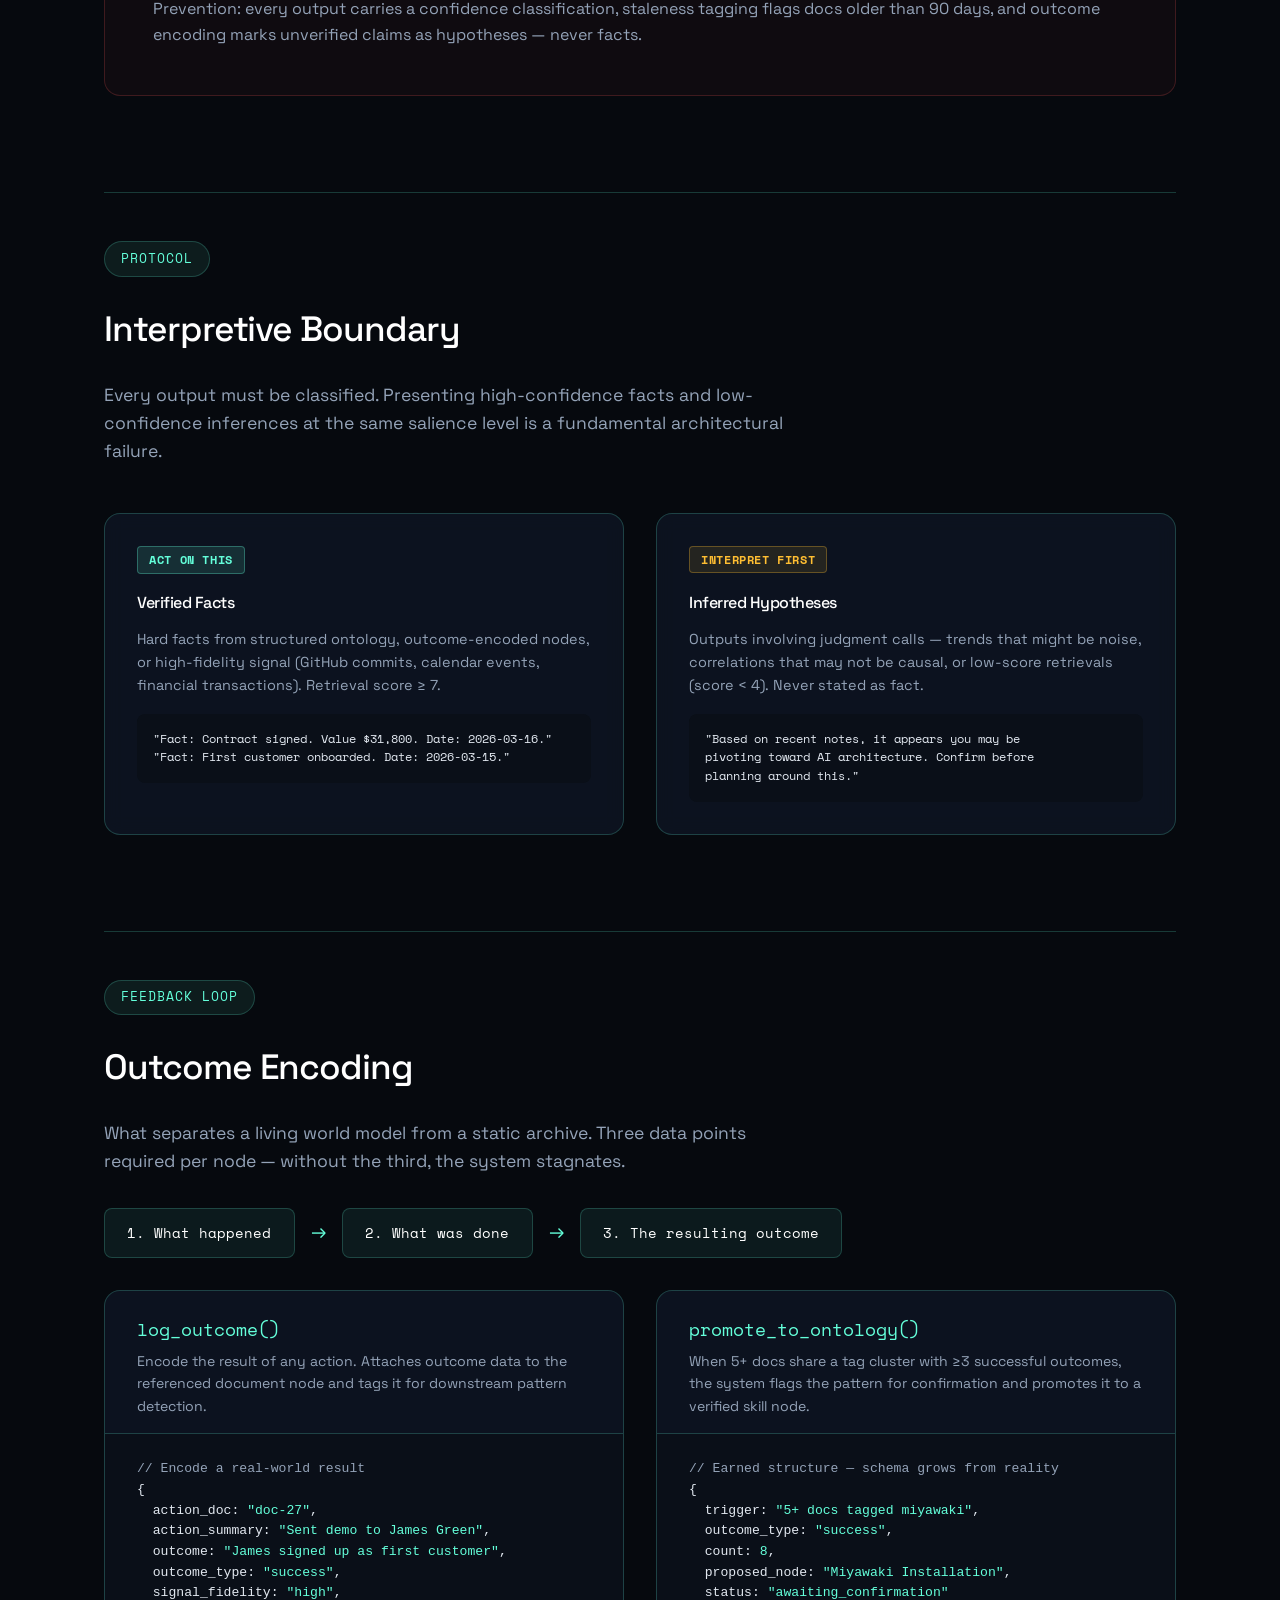
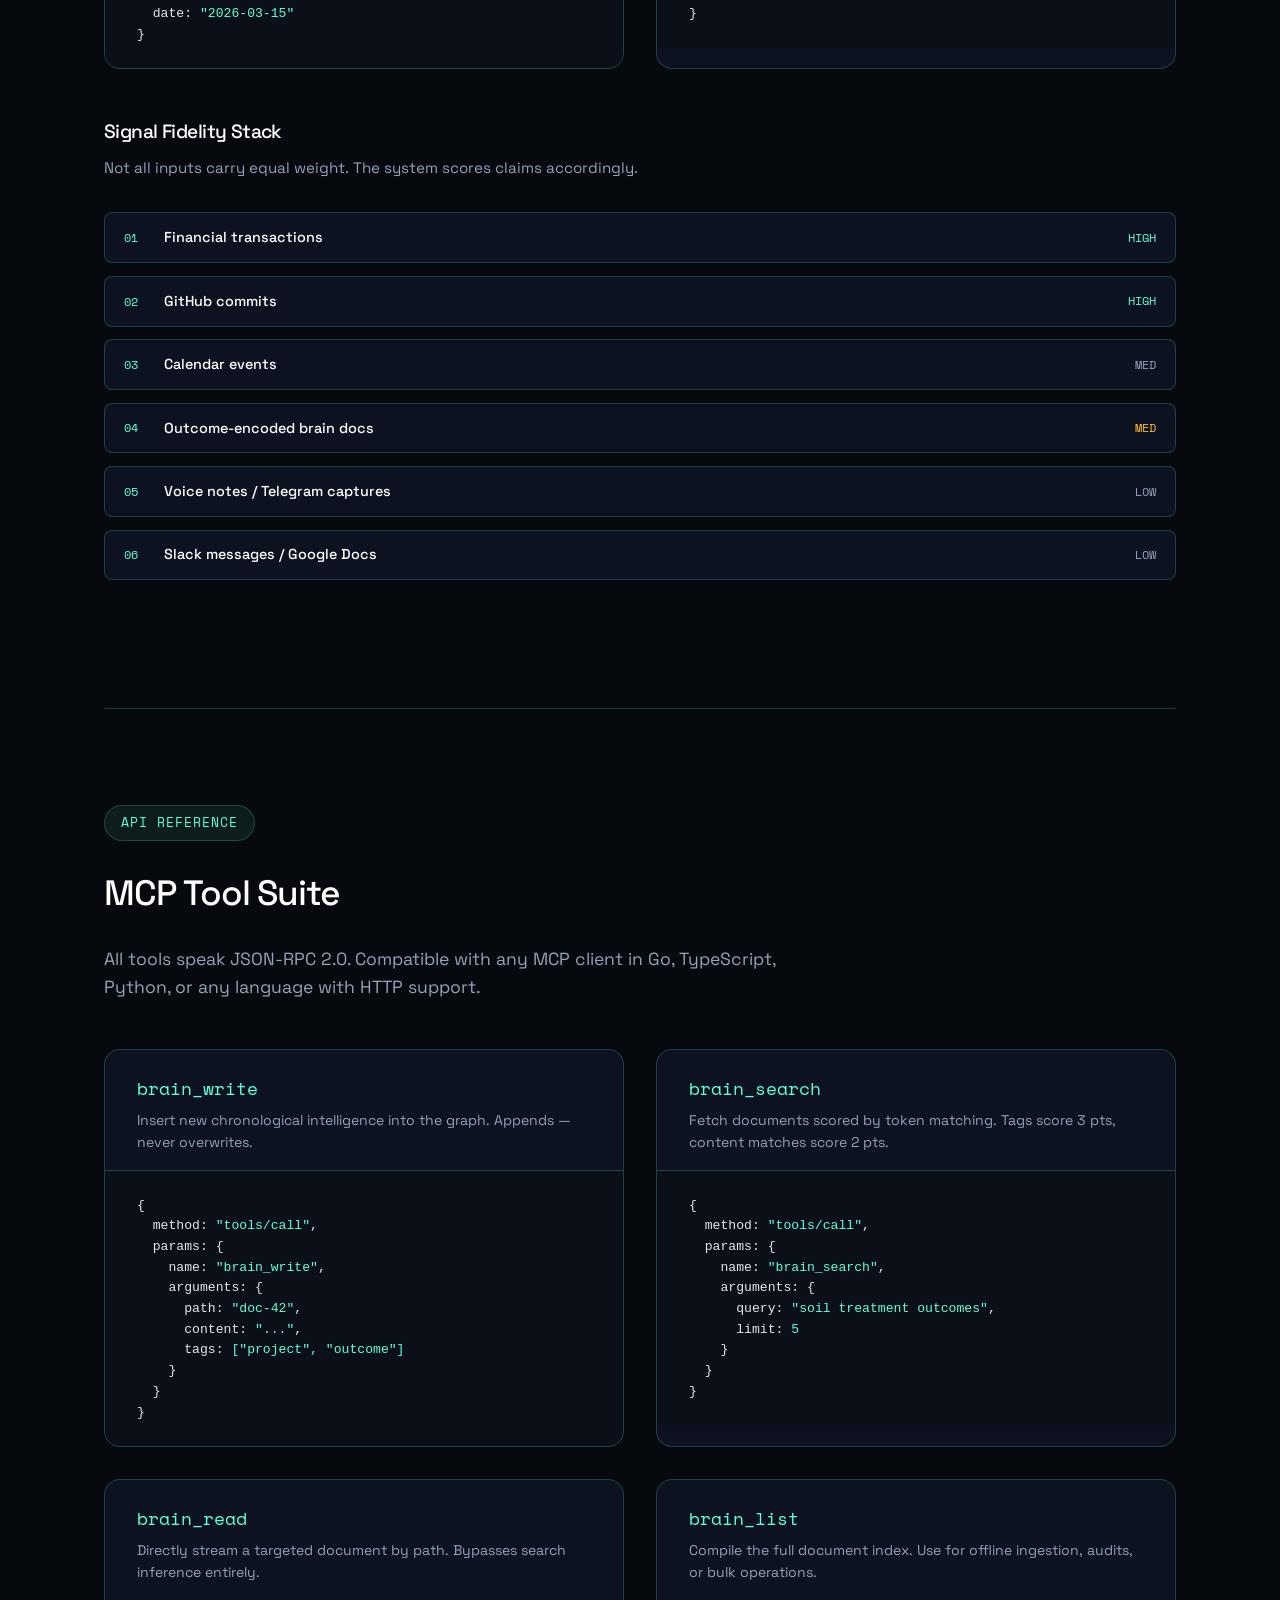
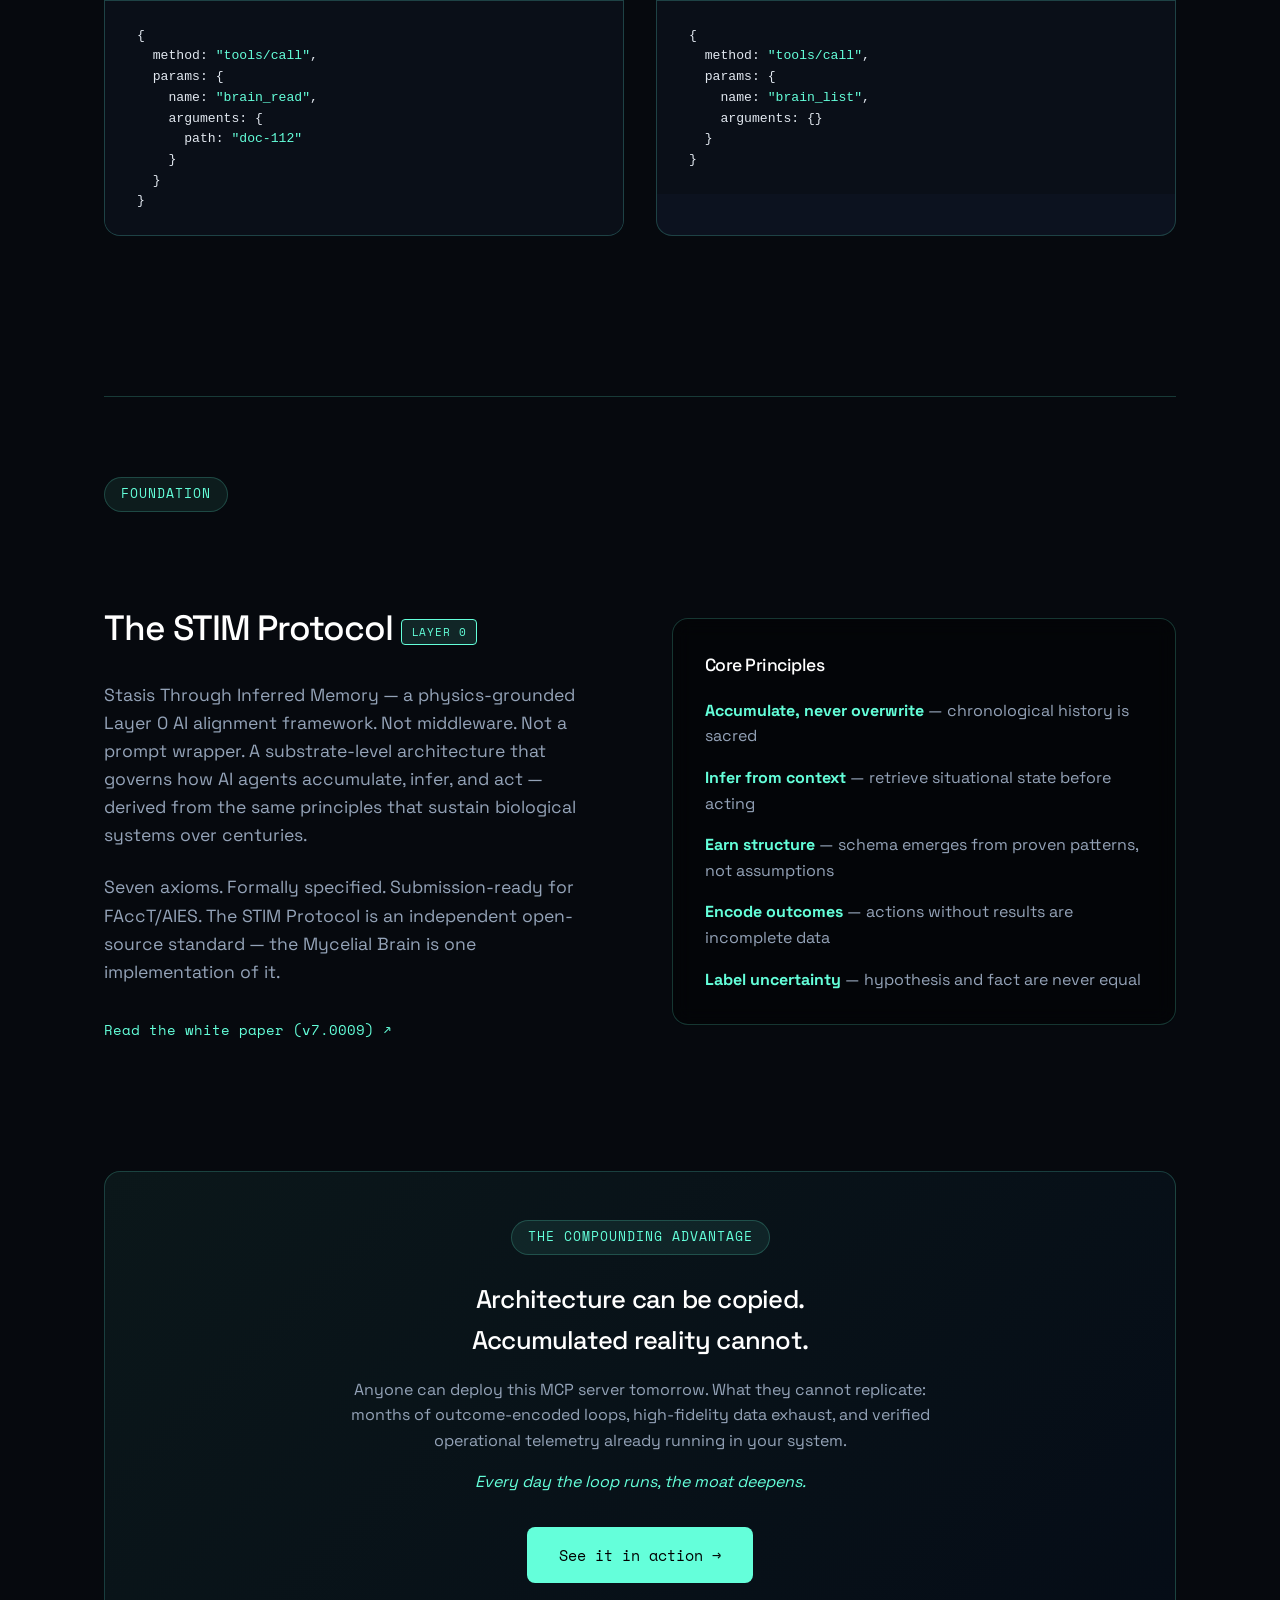
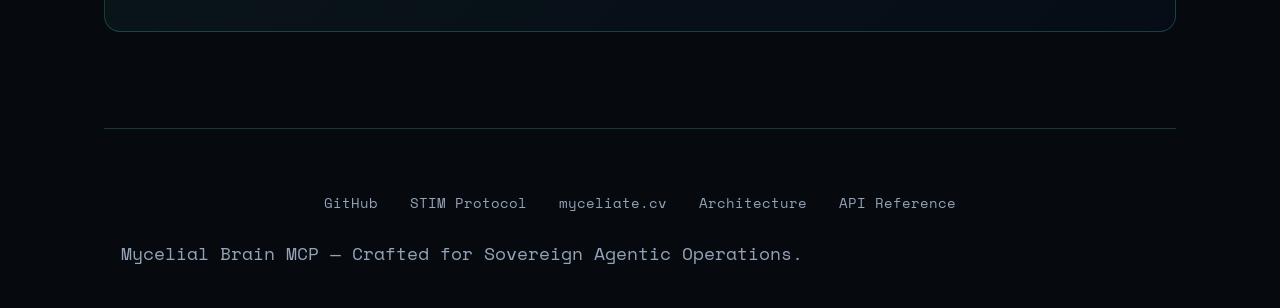
==== commit ccde625b: "chore: fix mycelial-brain repo links in myceliate.org\n\n- Point View on GitHub and footer links to " ====
--- a/index.html
+++ b/index.html
@@ -418,7 +418,7 @@
                     <div class="category-tag tag-act">ACT ON THIS</div>
                     <h4>Verified Facts</h4>
                     <p>Hard facts from structured ontology, outcome-encoded nodes, or high-fidelity signal (GitHub commits, calendar events, financial transactions). Retrieval score ≥ 7.</p>
-                    <pre style="background:#0a0f18; border-radius:8px; padding:1rem; margin-top:1rem; font-size:0.78rem; color:#e2e8f0; overflow-x:auto;">"Fact: Bluffview CRZ decompaction completed. AirSpade at 90 PSI. Date: 2026-03-16."
+                    <pre style="background:#0a0f18; border-radius:8px; padding:1rem; margin-top:1rem; font-size:0.78rem; color:#e2e8f0; overflow-x:auto;">"Fact: Contract signed. Value $31,800. Date: 2026-03-16."
 "Fact: First customer onboarded. Date: 2026-03-15."</pre>
                 </div>
 
@@ -595,7 +595,7 @@
                     <h2>The STIM Protocol <span style="display:inline-block;background:rgba(100,255,218,0.12);border:1px solid var(--accent-color);color:var(--accent-color);font-size:0.7rem;font-family:var(--font-mono);padding:0.2rem 0.6rem;border-radius:4px;vertical-align:middle;letter-spacing:0.08em;">LAYER 0</span></h2>
                     <p>Stasis Through Inferred Memory — a physics-grounded Layer 0 AI alignment framework. Not middleware. Not a prompt wrapper. A substrate-level architecture that governs how AI agents accumulate, infer, and act — derived from the same principles that sustain biological systems over centuries.</p>
                     <p>Seven axioms. Formally specified. Submission-ready for FAccT/AIES. The STIM Protocol is an independent open-source standard — the Mycelial Brain is one implementation of it.</p>
-                    <a href="https://github.com/STIM-Protocol/white-paper/blob/main/STIM_White_Paper_v7.0011.md" target="_blank" rel="noopener" style="color:var(--accent-color); text-decoration:none; font-family:var(--font-mono); font-size:0.9rem; display:inline-block; margin-top:0.5rem;">Read the white paper (v7.0011) ↗</a>
+                    <a href="https://github.com/STIM-Protocol/white-paper/blob/master/STIM_White_Paper_v7.0009.md" target="_blank" rel="noopener" style="color:var(--accent-color); text-decoration:none; font-family:var(--font-mono); font-size:0.9rem; display:inline-block; margin-top:0.5rem;">Read the white paper (v7.0009) ↗</a>
                 </div>
 
                 <div class="feature-card" style="background: rgba(0,0,0,0.4); padding: 2rem;">
